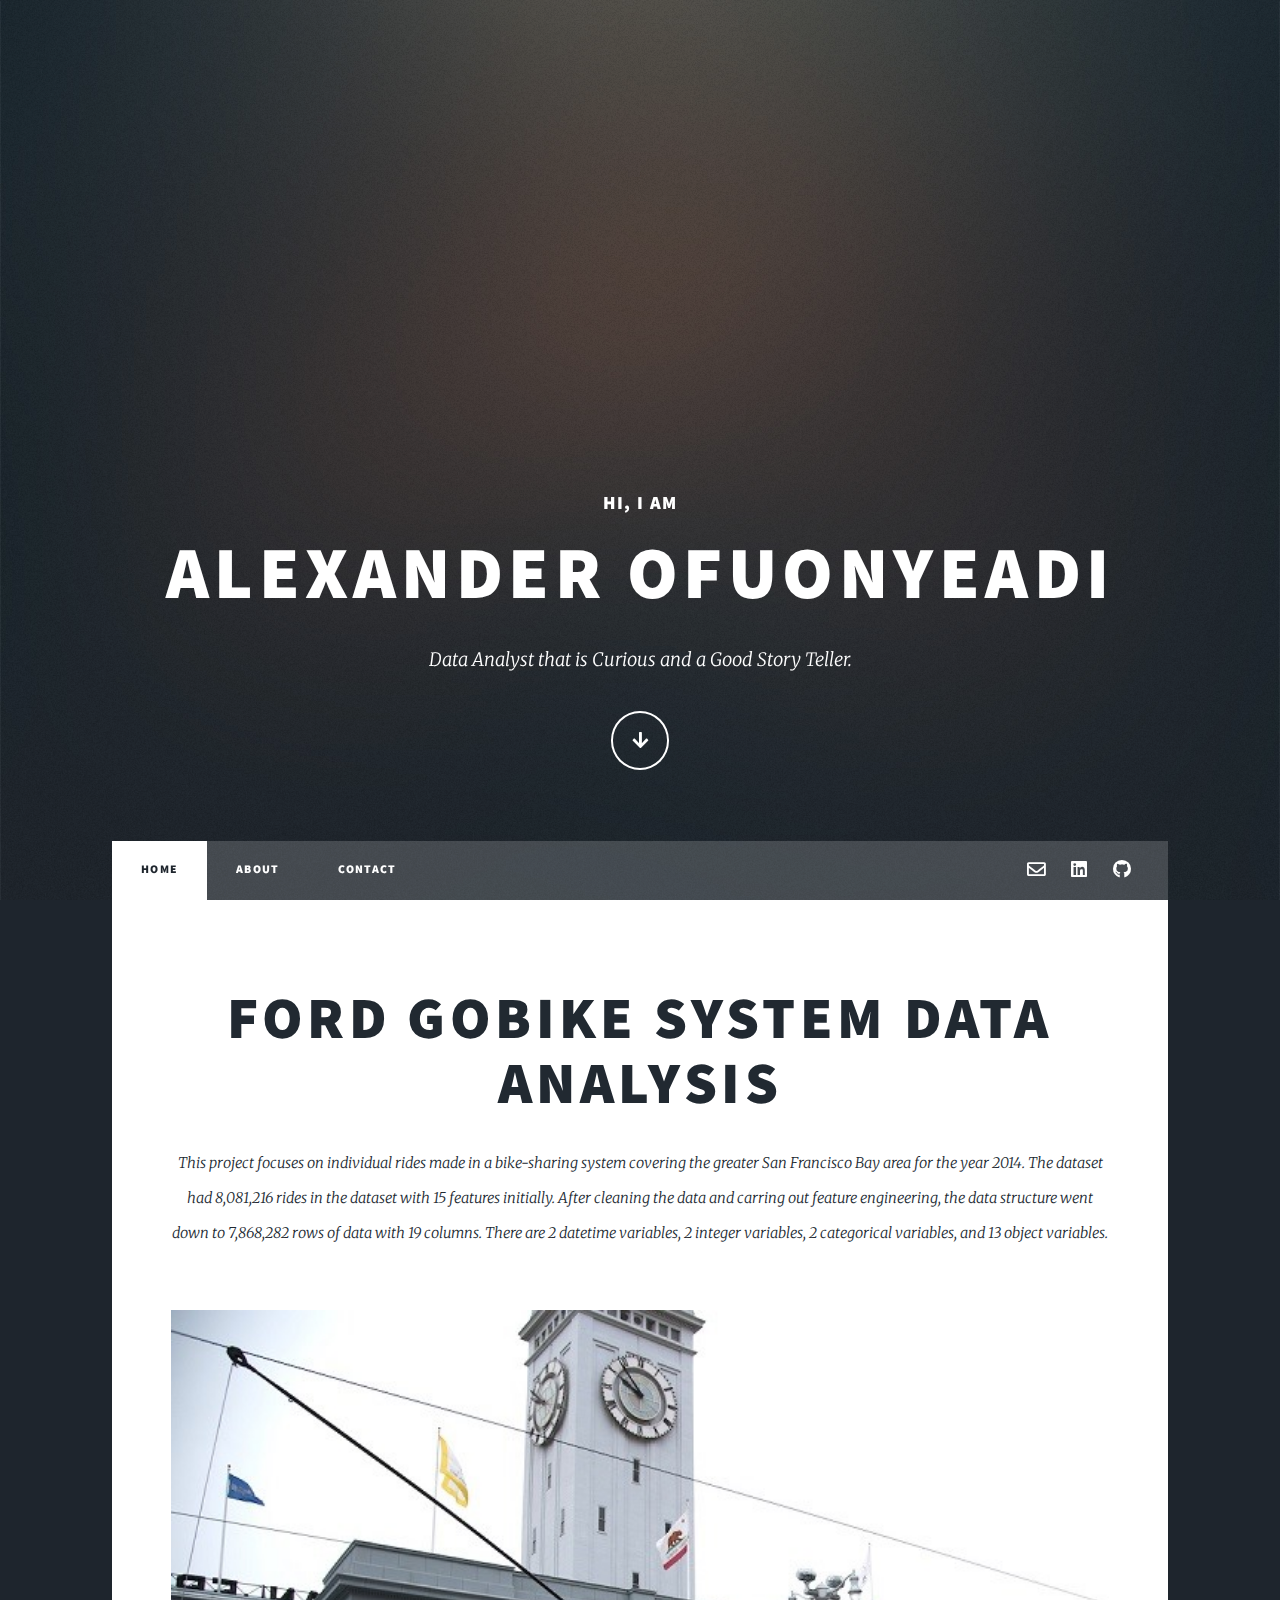
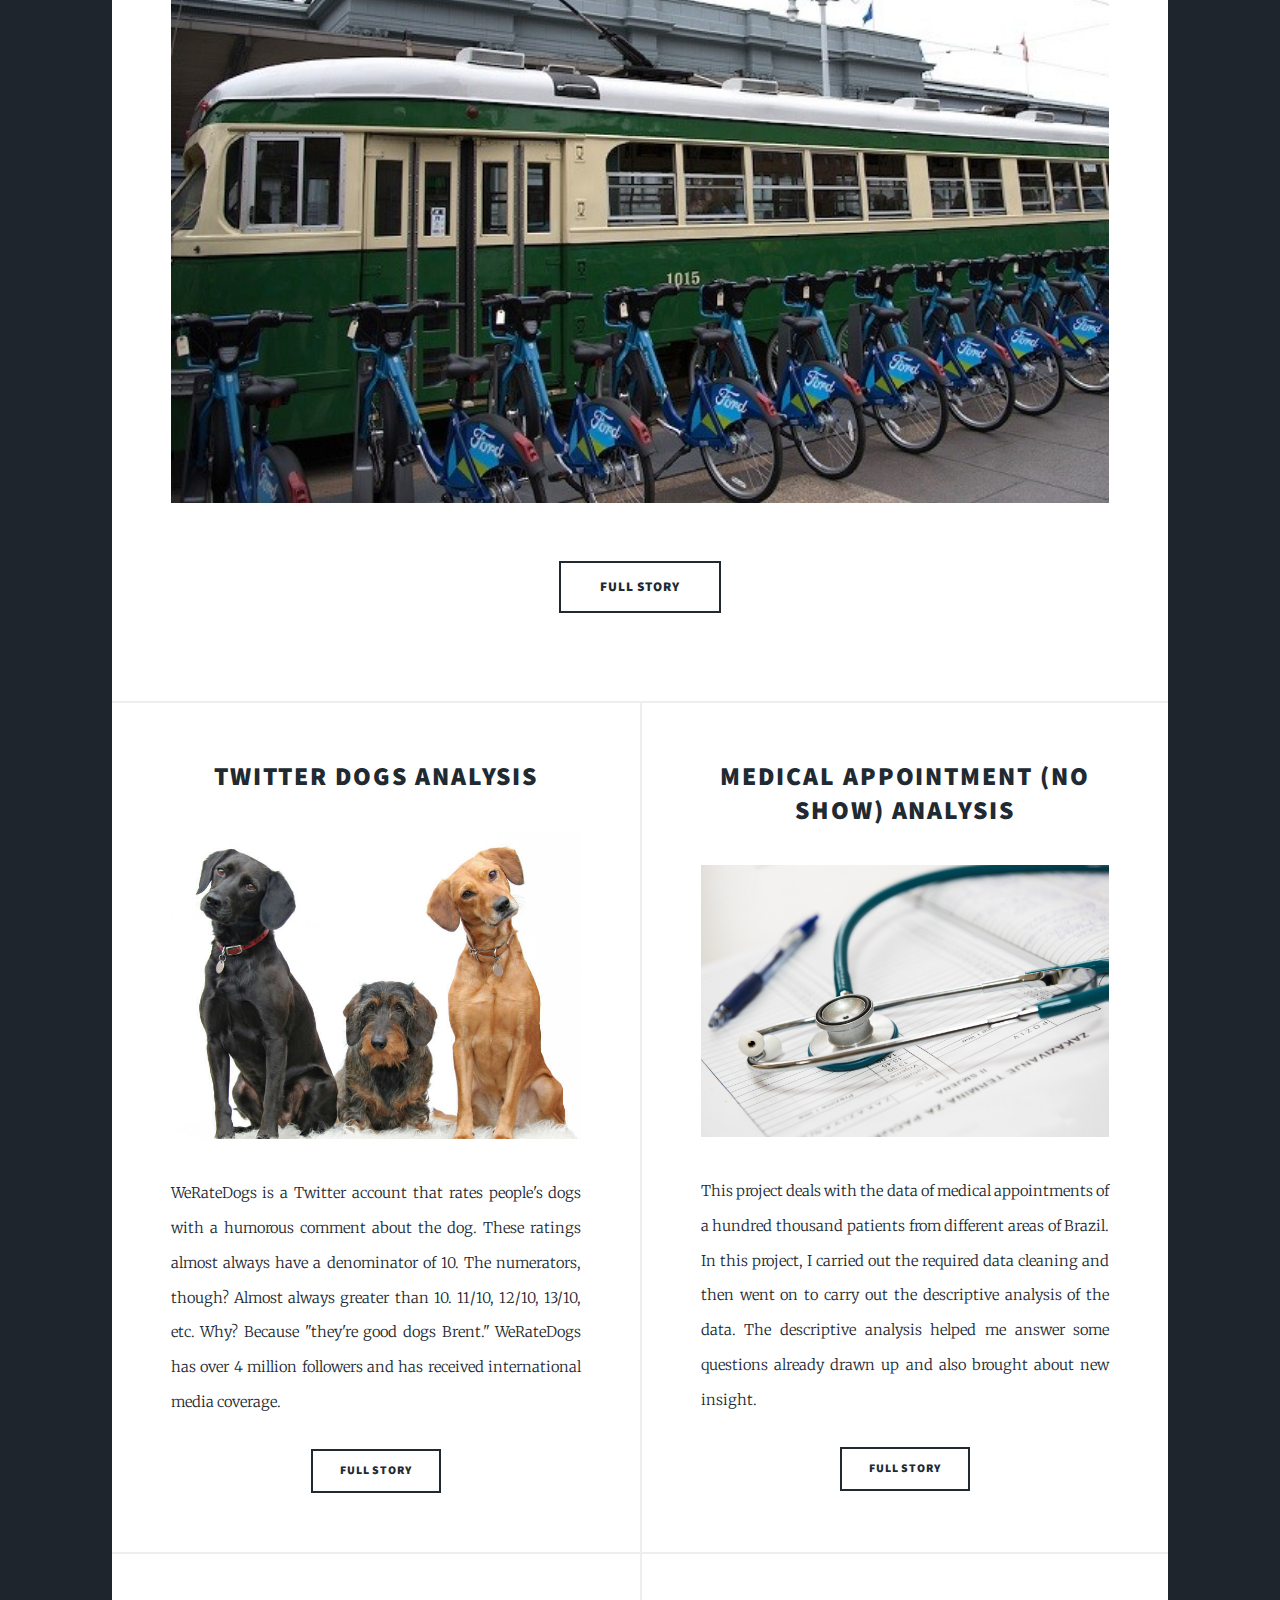
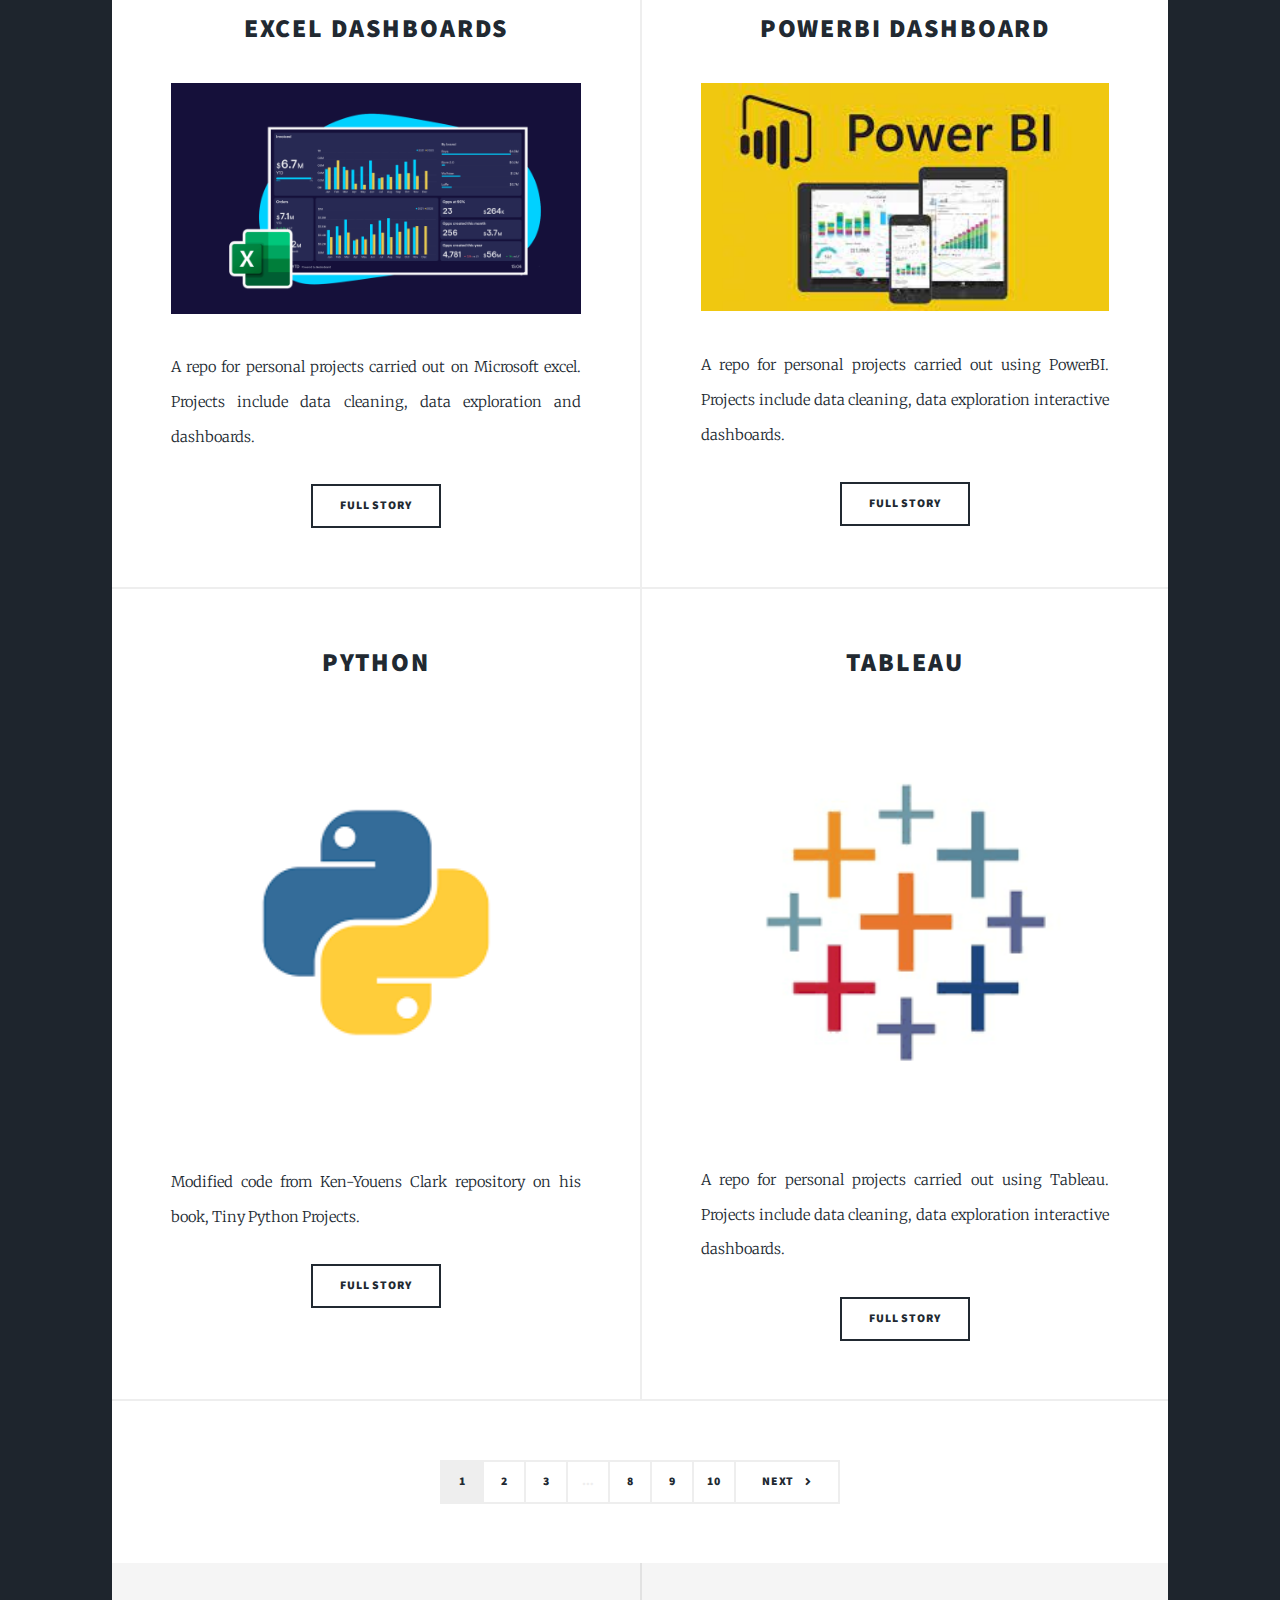
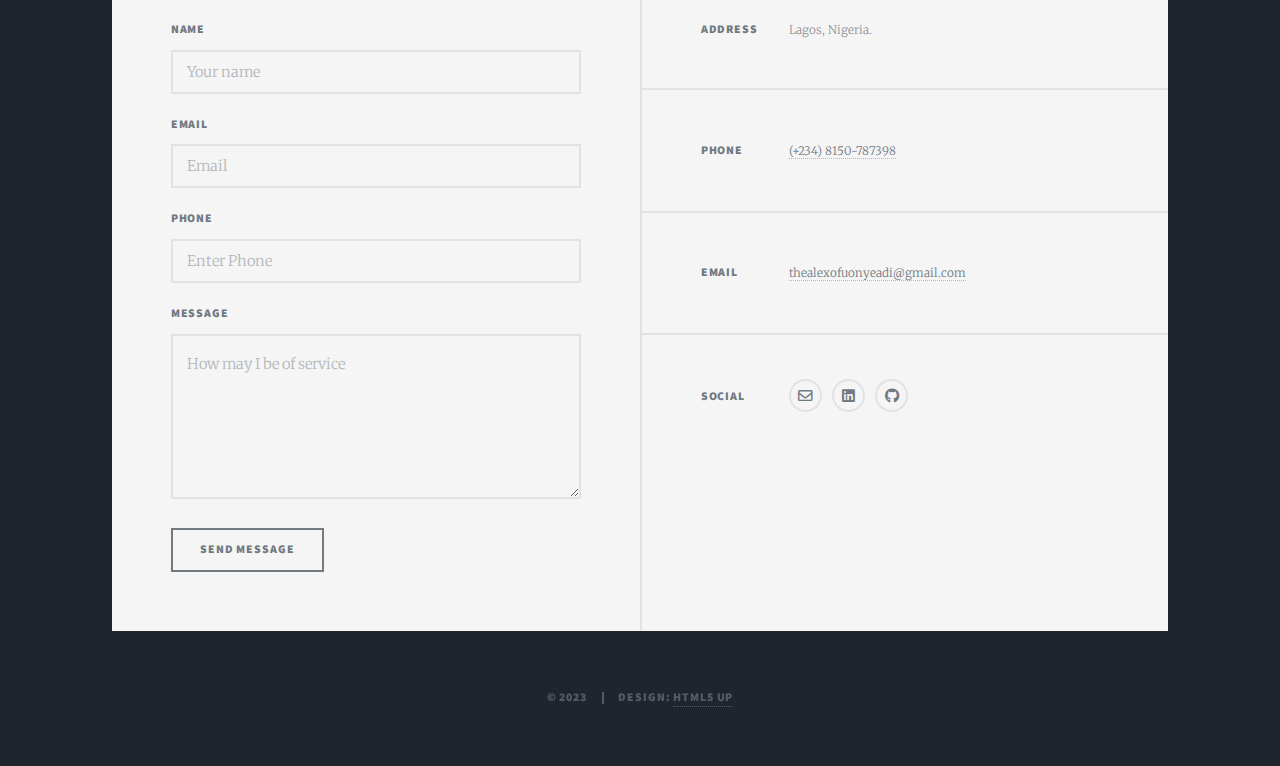
==== index.html @ 1215c5ce "First push" ====
<!DOCTYPE HTML>
<!--
	Massively by HTML5 UP
	html5up.net | @ajlkn
	Free for personal and commercial use under the CCA 3.0 license (html5up.net/license)
-->
<html>
	<head>
		<title>Massively by HTML5 UP</title>
		<meta charset="utf-8" />
		<meta name="viewport" content="width=device-width, initial-scale=1, user-scalable=no" />
		<link rel="stylesheet" href="assets/css/main.css" />
		<link rel="stylesheet" href="assets/css/fontawesome-all.min.css" />
		<noscript><link rel="stylesheet" href="assets/css/noscript.css" /></noscript>
		
	</head>
	<body class="is-preload">

		<!-- Wrapper -->
			<div id="wrapper" class="fade-in">

				<!-- Intro -->
					<div id="intro">
						<h3>Hi, I am</h3>
						<h1>Alexander Ofuonyeadi</h1>
						<p>Data Analyst that is Curious and a Good Story Teller.</p>
						<ul class="actions">
							<li><a href="#header" class="button icon solid solo fa-arrow-down scrolly">Continue</a></li>
						</ul>
					</div>

				<!-- Header -->
					<header id="header">
						<a href="mailto:thealexofuonyeadi@gmail.com" class="logo">MESSAGE ME</a>
					</header>

				<!-- Nav -->
					<nav id="nav">
						<ul class="links">
							<li class="active"><a href="index.html">Home</a></li>
							<li><a href="elements.html">About</a></li>
							<li><a href="generic.html">Contact</a></li>
						</ul>
						<ul class="icons">
							<li><a href="mailto:thealexofuonyeadi@gmail.com" class="icon fa-sharp fa-regular fa-envelope"><span class="label">Envelope</span></a></li>
							<li><a href="https://www.linkedin.com/in/alexanderofuonyeadi/" class="icon brands fa-linkedin"><span class="label">Linkedin</span></a></li>
							<li><a href="https://github.com/Alexelofu/" class="icon brands fa-github"><span class="label">GitHub</span></a></li>
						</ul>
					</nav>

				<!-- Main -->
					<div id="main">

						<!-- Featured Post -->
							<article class="post featured">
								<header class="major">
									<h2><a href="https://github.com/Alexelofu/Ford-GoBike-System-Data-Analysis">Ford GoBike System Data Analysis</a></h2>
									<p>This project focuses on individual rides made in a bike-sharing system covering the greater San Francisco Bay area for the year 2014. 
										The dataset had 8,081,216 rides in the dataset with 15 features initially. After cleaning the data and carring out feature engineering, the data structure went down to 7,868,282 rows of data with 19 columns.
										There are 2 datetime variables, 2 integer variables, 2 categorical variables, and 13 object variables.</p>
								</header>
								<a href="https://github.com/Alexelofu/Ford-GoBike-System-Data-Analysis" class="image main"><img src="images/FordGoBike.jpg" alt="" /></a>
								<ul class="actions special">
									<li><a href="https://github.com/Alexelofu/Ford-GoBike-System-Data-Analysis/blob/main/README.md" class="button large">Full Story</a></li>
								</ul>
							</article>

						<!-- Posts -->
							<section class="posts">
								<article>
									<header>
										
										<h2><a href="https://github.com/Alexelofu/TwitterDogsAnalysis">Twitter Dogs Analysis</a></h2>
									</header>
									<a href="https://github.com/Alexelofu/TwitterDogsAnalysis" class="image fit"><img src="images/dogs.jpg" alt="" /></a>
									<p>WeRateDogs is a Twitter account that rates people's dogs with a humorous comment about the dog. These ratings almost always have a denominator of 10. The numerators, though? 
										Almost always greater than 10. 11/10, 12/10, 13/10, etc. Why? Because "they're good dogs Brent."
										WeRateDogs has over 4 million followers and has received international media coverage.</p>
									<ul class="actions special">
										<li><a href="https://github.com/Alexelofu/TwitterDogsAnalysis" class="button">Full Story</a></li>
									</ul>
								</article>
								<article>
									<header>
										
										<h2><a href="https://github.com/Alexelofu/Medical-Appointment--No-show--Analysis">Medical Appointment (No show) Analysis</a></h2>
									</header>
									<a href="https://github.com/Alexelofu/Medical-Appointment--No-show--Analysis" class="image fit"><img src="images/medical.jpg" alt="" /></a>
									<p>This project deals with the data of medical appointments of a hundred thousand patients from different areas of Brazil. In this project, I carried out the required data cleaning and then went on to carry out the descriptive analysis of the data. The descriptive analysis helped me answer some questions already drawn up and also brought about new insight. </p>
									<ul class="actions special">
										<li><a href="https://github.com/Alexelofu/Medical-Appointment--No-show--Analysis" class="button">Full Story</a></li>
									</ul>
								</article>
								<article>
									<header>
										<h2><a href="https://github.com/Alexelofu/Excel_Projects">Excel Dashboards</h2>
									</header>
									<a href="https://github.com/Alexelofu/Excel_Projects" class="image fit"><img src="images/excel.png" alt="" /></a>
									<p>A repo for personal projects carried out on Microsoft excel. Projects include data cleaning, data exploration and dashboards.</p>
									<ul class="actions special">
										<li><a href="https://github.com/Alexelofu/Excel_Projects" class="button">Full Story</a></li>
									</ul>
								</article>
								<article>
									<header>
										<h2><a href="https://github.com/Alexelofu/PowerBI_Dashboards">powerbi Dashboard</h2>
									</header>
									<a href="https://github.com/Alexelofu/PowerBI_Dashboards" class="image fit"><img src="images/powerbi.jpg" alt="" /></a>
									<p>A repo for personal projects carried out using PowerBI. Projects include data cleaning, data exploration interactive dashboards.</p>
									<ul class="actions special">
										<li><a href="https://github.com/Alexelofu/PowerBI_Dashboards" class="button">Full Story</a></li>
									</ul>
								</article>
								<article>
									<header>
										<h2><a href="https://github.com/Alexelofu/TPP">Python</a></h2>
									</header>
									<a href="https://github.com/Alexelofu/TPP" class="image fit"><img src="images/python.png" alt="" /></a>
									<p>Modified code from Ken-Youens Clark repository on his book, Tiny Python Projects.</p>
									<ul class="actions special">
										<li><a href="https://github.com/Alexelofu/TPP" class="button">Full Story</a></li>
									</ul>
								</article>
								<article>
									<header>
										
										<h2><a href="https://github.com/Alexelofu/Tableau">TABLEAU</a></h2>
									</header>
									<a href="https://github.com/Alexelofu/Tableau" class="image fit"><img src="images/tableau.png" alt="" /></a>
									<p>A repo for personal projects carried out using Tableau. Projects include data cleaning, data exploration interactive dashboards.</p>
									<ul class="actions special">
										<li><a href="https://github.com/Alexelofu/Tableau" class="button">Full Story</a></li>
									</ul>
								</article>
							</section>

						<!-- Footer -->
							<footer>
								<div class="pagination">
									<!--<a href="#" class="previous">Prev</a>-->
									<a href="#" class="page active">1</a>
									<a href="#" class="page">2</a>
									<a href="#" class="page">3</a>
									<span class="extra">&hellip;</span>
									<a href="#" class="page">8</a>
									<a href="#" class="page">9</a>
									<a href="#" class="page">10</a>
									<a href="#" class="next">Next</a>
								</div>
							</footer>

					</div>

				<!-- Footer -->
					<footer id="footer">
						<section>
							<form class="contact_form" action="https://formsubmit.io/send/put your email here" method="POST">
								<div class="fields">
									<div class="field">
										<label for="name">Name</label>
										<input class="name" type="text" name="name" id="name" placeholder='Your name' required/>
									</div>
									<div class="field">
										<label for="email">Email</label>
										<input class="email" type="email" name="email" id="email" placeholder='Email' required/>
									</div>
									<div class="field">
										<label for="phone">Phone</label>
										<input class="phone" type="text" name="phone" id="name" placeholder='Enter Phone' required/>
									</div>
									<div class="field">
										<label for="message">Message</label>
										<textarea class="msg" name="message" id="message" rows="4" placeholder='How may I be of service'></textarea>
									</div>
								</div>
								<button class="submit" type="submit">Send Message</button>
							</form>
						</section>
						<section class="split contact">
							<section class="alt">
								<h3>Address</h3>
								<p class="call">Lagos, Nigeria.</p>
							</section>
							<section>
								<h3>Phone</h3>
								<p class="call"><a href="tel:+2348150787398">(+234) 8150-787398</a></p>
							</section>
							<section>
								<h3>Email</h3>
								<p class="call"><a href="mailto:thealexofuonyeadi@gmail.com">thealexofuonyeadi@gmail.com</a></p>
							</section>
							<section>
								<h3>Social</h3>
								<ul class="icons alt">
									<li><a href="mailto:thealexofuonyeadi@gmail.com" class="icon fa-sharp fa-regular fa-envelope"><span class="label">Envelope</span></a></li>
							<li><a href="https://www.linkedin.com/in/alexanderofuonyeadi/" class="icon brands fa-linkedin"><span class="label">Linkedin</span></a></li>
							<li><a href="https://github.com/Alexelofu/" class="icon brands fa-github"><span class="label">GitHub</span></a></li>
								</ul>
							</section>
						</section>
					</footer>

				<!-- Copyright -->
					<div id="copyright">
						<ul><li>&copy; 2023</li><li>Design: <a href="https://html5up.net">HTML5 UP</a></li></ul>
					</div>

			</div>

		<!-- Scripts -->
		
			<script src="https://smtpjs.com/v3/smtp.js"></script>
			<script src="assets/js/jquery.min.js"></script>
			<script src="assets/js/jquery.scrollex.min.js"></script>
			<script src="assets/js/jquery.scrolly.min.js"></script>
			<script src="assets/js/browser.min.js"></script>
			<script src="assets/js/breakpoints.min.js"></script>
			<script src="assets/js/util.js"></script>
			<script src="assets/js/main.js"></script>
			
			<script>
				const form = document.querySelector('.contact_form');
				function sendMsg(e){
					e.preventDefault();
					const form = document.querySelector('.contact_form'),
					name = document.querySelector('.name'),
					email = document.querySelector('.email'),
					phone = document.querySelector('.phone'),
					msg = document.querySelector('.msg');

					let ebody = `
					<b>Name: </b>${name.value}
					<br>
					<b>Phone Number: </b>${phone.value}
					<br>
					<b>Email: </b>${email.value}
					<br>
					<b>Message: </b>${msg.value}
					`


				
					Email.send({
						SecureToken : "9ad42a3c-fe1a-4edf-aa89-cea563a1d9fa",
						To : 'ofuonyeadialexander1997@gmail.com',
						From : 'ofuonyeadialexander1997@gmail.com',
						Subject : "Contact Enquiry",
						Phone: phone.value,
						Body : ebody
					}).then(
					message => alert(message)
					);
				};

				//add the event listener submit
				form.addEventListener('submit', sendMsg);

			</script>

	</body>
</html>
---- assets/css/main.css ----
@import url(fontawesome-all.min.css);
@import url("https://fonts.googleapis.com/css?family=Merriweather:300,700,300italic,700italic|Source+Sans+Pro:900");

/*
	Massively by HTML5 UP
	html5up.net | @ajlkn
	Free for personal and commercial use under the CCA 3.0 license (html5up.net/license)
*/

html, body, div, span, applet, object,
iframe, h1, h2, h3, h4, h5, h6, p, blockquote,
pre, a, abbr, acronym, address, big, cite,
code, del, dfn, em, img, ins, kbd, q, s, samp,
small, strike, strong, sub, sup, tt, var, b,
u, i, center, dl, dt, dd, ol, ul, li, fieldset,
form, label, legend, table, caption, tbody,
tfoot, thead, tr, th, td, article, aside,
canvas, details, embed, figure, figcaption,
footer, header, hgroup, menu, nav, output, ruby,
section, summary, time, mark, audio, video {
	margin: 0;
	padding: 0;
	border: 0;
	font-size: 100%;
	font: inherit;
	vertical-align: baseline;}

article, aside, details, figcaption, figure,
footer, header, hgroup, menu, nav, section {
	display: block;}

body {
	line-height: 1;
}

ol, ul {
	list-style: none;
}

blockquote, q {
	quotes: none;
}

	blockquote:before, blockquote:after, q:before, q:after {
		content: '';
		content: none;
	}

table {
	border-collapse: collapse;
	border-spacing: 0;
}

body {
	-webkit-text-size-adjust: none;
}

mark {
	background-color: transparent;
	color: inherit;
}

input::-moz-focus-inner {
	border: 0;
	padding: 0;
}

input, select, textarea {
	-moz-appearance: none;
	-webkit-appearance: none;
	-ms-appearance: none;
	appearance: none;
}

/* Basic */

	@-ms-viewport {
		width: device-width;
	}

	body {
		-ms-overflow-style: scrollbar;
	}

	@media screen and (max-width: 480px) {

		html, body {
			min-width: 320px;
		}

	}

	html {
		box-sizing: border-box;
	}

	*, *:before, *:after {
		box-sizing: inherit;
	}

	body {
		background-color: #1e252d;
	}

		body.is-preload *, body.is-preload *:before, body.is-preload *:after {
			-moz-animation: none !important;
			-webkit-animation: none !important;
			-ms-animation: none !important;
			animation: none !important;
			-moz-transition: none !important;
			-webkit-transition: none !important;
			-ms-transition: none !important;
			transition: none !important;
		}

/* Type */

	html {
		font-size: 16pt;
	}

		@media screen and (max-width: 1680px) {

			html {
				font-size: 12pt;
			}

		}

		@media screen and (max-width: 1280px) {

			html {
				font-size: 11pt;
			}

		}

		@media screen and (max-width: 360px) {

			html {
				font-size: 10pt;
			}

		}

	body {
		color: #212931;
	}

	body, input, select, textarea {
		font-family: "Merriweather", Georgia, serif;
		font-weight: 300;
		font-size: 1rem;
		line-height: 2.375;
	}

	a {
		-moz-transition: color 0.2s ease-in-out, background-color 0.2s ease-in-out, border-color 0.2s ease-in-out, box-shadow 0.2s ease-in-out;
		-webkit-transition: color 0.2s ease-in-out, background-color 0.2s ease-in-out, border-color 0.2s ease-in-out, box-shadow 0.2s ease-in-out;
		-ms-transition: color 0.2s ease-in-out, background-color 0.2s ease-in-out, border-color 0.2s ease-in-out, box-shadow 0.2s ease-in-out;
		transition: color 0.2s ease-in-out, background-color 0.2s ease-in-out, border-color 0.2s ease-in-out, box-shadow 0.2s ease-in-out;
		border-bottom: dotted 1px;
		text-decoration: none;
	}

		a:hover {
			border-bottom-color: transparent;
		}

	strong, b {
		font-weight: 600;
	}

	em, i {
		font-style: italic;
	}

	p {
		text-align: justify;
		margin: 0 0 2rem 0;
	}

	h1, h2, h3, h4, h5, h6 {
		font-family: "Source Sans Pro", Helvetica, sans-serif;
		font-weight: 900;
		line-height: 1.5;
		letter-spacing: 0.075em;
		text-transform: uppercase;
		margin: 0 0 1rem 0;
	}

		h1 a, h2 a, h3 a, h4 a, h5 a, h6 a {
			border-bottom: 0;
			color: inherit;
			text-decoration: none;
		}

	h1 {
		font-size: 4rem;
		line-height: 1.1;
		margin: 0 0 2rem 0;
	}

	h2 {
		font-size: 1.75rem;
		line-height: 1.3;
		margin: 0 0 1.5rem 0;
	}

	h3 {
		font-size: 1.25rem;
		margin: 0 0 1.5rem 0;
	}

	h4 {
		font-size: 1rem;
	}

	h5 {
		font-size: 0.9rem;
	}

	h6 {
		font-size: 0.8rem;
	}

	sub {
		font-size: 0.8rem;
		position: relative;
		top: 0.5rem;
	}

	sup {
		font-size: 0.8rem;
		position: relative;
		top: -0.5rem;
	}

	blockquote {
		border-left: solid 4px;
		font-style: italic;
		margin: 0 0 2rem 0;
		padding: 0.5rem 0 0.5rem 2rem;
	}

	code {
		border: solid 2px;
		font-family: "Courier New", monospace;
		font-size: 0.9rem;
		margin: 0 0.25rem;
		padding: 0.25rem 0.65rem;
	}

	pre {
		-webkit-overflow-scrolling: touch;
		font-family: "Courier New", monospace;
		font-size: 0.9rem;
		margin: 0 0 2rem 0;
	}

		pre code {
			display: block;
			line-height: 1.75;
			padding: 1rem 1.5rem;
			overflow-x: auto;
		}

	hr {
		border: 0;
		border-bottom: solid 2px;
		margin: 3rem 0;
	}

		hr.major {
			margin: 5rem 0;
		}

	.align-left {
		text-align: left;
	}

	.align-center {
		text-align: center;
	}

	.align-right {
		text-align: right;
	}

	input, select, textarea {
		color: #212931;
	}

	a {
		color: #212931;
		border-bottom-color: rgba(33, 41, 49, 0.5);
	}

		a:hover {
			border-bottom-color: transparent;
			color: #18bfef !important;
		}

	strong, b {
		color: #212931;
	}

	h1, h2, h3, h4, h5, h6 {
		color: #212931;
	}

	blockquote {
		border-left-color: #eeeeee;
	}

	code {
		background: rgba(220, 220, 220, 0.25);
		border-color: #eeeeee;
	}

	hr {
		border-bottom-color: #eeeeee;
	}

/* Row */

	.row {
		display: flex;
		flex-wrap: wrap;
		box-sizing: border-box;
		align-items: stretch;
	}

		.row > * {
			box-sizing: border-box;
		}

		.row.gtr-uniform > * > :last-child {
			margin-bottom: 0;
		}

		.row.aln-left {
			justify-content: flex-start;
		}

		.row.aln-center {
			justify-content: center;
		}

		.row.aln-right {
			justify-content: flex-end;
		}

		.row.aln-top {
			align-items: flex-start;
		}

		.row.aln-middle {
			align-items: center;
		}

		.row.aln-bottom {
			align-items: flex-end;
		}

		.row > .imp {
			order: -1;
		}

		.row > .col-1 {
			width: 8.33333%;
		}

		.row > .off-1 {
			margin-left: 8.33333%;
		}

		.row > .col-2 {
			width: 16.66667%;
		}

		.row > .off-2 {
			margin-left: 16.66667%;
		}

		.row > .col-3 {
			width: 25%;
		}

		.row > .off-3 {
			margin-left: 25%;
		}

		.row > .col-4 {
			width: 33.33333%;
		}

		.row > .off-4 {
			margin-left: 33.33333%;
		}

		.row > .col-5 {
			width: 41.66667%;
		}

		.row > .off-5 {
			margin-left: 41.66667%;
		}

		.row > .col-6 {
			width: 50%;
		}

		.row > .off-6 {
			margin-left: 50%;
		}

		.row > .col-7 {
			width: 58.33333%;
		}

		.row > .off-7 {
			margin-left: 58.33333%;
		}

		.row > .col-8 {
			width: 66.66667%;
		}

		.row > .off-8 {
			margin-left: 66.66667%;
		}

		.row > .col-9 {
			width: 75%;
		}

		.row > .off-9 {
			margin-left: 75%;
		}

		.row > .col-10 {
			width: 83.33333%;
		}

		.row > .off-10 {
			margin-left: 83.33333%;
		}

		.row > .col-11 {
			width: 91.66667%;
		}

		.row > .off-11 {
			margin-left: 91.66667%;
		}

		.row > .col-12 {
			width: 100%;
		}

		.row > .off-12 {
			margin-left: 100%;
		}

		.row.gtr-0 {
			margin-top: 0;
			margin-left: 0rem;
		}

			.row.gtr-0 > * {
				padding: 0 0 0 0rem;
			}

			.row.gtr-0.gtr-uniform {
				margin-top: 0rem;
			}

				.row.gtr-0.gtr-uniform > * {
					padding-top: 0rem;
				}

		.row.gtr-25 {
			margin-top: 0;
			margin-left: -0.375rem;
		}

			.row.gtr-25 > * {
				padding: 0 0 0 0.375rem;
			}

			.row.gtr-25.gtr-uniform {
				margin-top: -0.375rem;
			}

				.row.gtr-25.gtr-uniform > * {
					padding-top: 0.375rem;
				}

		.row.gtr-50 {
			margin-top: 0;
			margin-left: -0.75rem;
		}

			.row.gtr-50 > * {
				padding: 0 0 0 0.75rem;
			}

			.row.gtr-50.gtr-uniform {
				margin-top: -0.75rem;
			}

				.row.gtr-50.gtr-uniform > * {
					padding-top: 0.75rem;
				}

		.row {
			margin-top: 0;
			margin-left: -1.5rem;
		}

			.row > * {
				padding: 0 0 0 1.5rem;
			}

			.row.gtr-uniform {
				margin-top: -1.5rem;
			}

				.row.gtr-uniform > * {
					padding-top: 1.5rem;
				}

		.row.gtr-150 {
			margin-top: 0;
			margin-left: -2.25rem;
		}

			.row.gtr-150 > * {
				padding: 0 0 0 2.25rem;
			}

			.row.gtr-150.gtr-uniform {
				margin-top: -2.25rem;
			}

				.row.gtr-150.gtr-uniform > * {
					padding-top: 2.25rem;
				}

		.row.gtr-200 {
			margin-top: 0;
			margin-left: -3rem;
		}

			.row.gtr-200 > * {
				padding: 0 0 0 3rem;
			}

			.row.gtr-200.gtr-uniform {
				margin-top: -3rem;
			}

				.row.gtr-200.gtr-uniform > * {
					padding-top: 3rem;
				}

		@media screen and (max-width: 1680px) {

			.row {
				display: flex;
				flex-wrap: wrap;
				box-sizing: border-box;
				align-items: stretch;
			}

				.row > * {
					box-sizing: border-box;
				}

				.row.gtr-uniform > * > :last-child {
					margin-bottom: 0;
				}

				.row.aln-left {
					justify-content: flex-start;
				}

				.row.aln-center {
					justify-content: center;
				}

				.row.aln-right {
					justify-content: flex-end;
				}

				.row.aln-top {
					align-items: flex-start;
				}

				.row.aln-middle {
					align-items: center;
				}

				.row.aln-bottom {
					align-items: flex-end;
				}

				.row > .imp-xlarge {
					order: -1;
				}

				.row > .col-1-xlarge {
					width: 8.33333%;
				}

				.row > .off-1-xlarge {
					margin-left: 8.33333%;
				}

				.row > .col-2-xlarge {
					width: 16.66667%;
				}

				.row > .off-2-xlarge {
					margin-left: 16.66667%;
				}

				.row > .col-3-xlarge {
					width: 25%;
				}

				.row > .off-3-xlarge {
					margin-left: 25%;
				}

				.row > .col-4-xlarge {
					width: 33.33333%;
				}

				.row > .off-4-xlarge {
					margin-left: 33.33333%;
				}

				.row > .col-5-xlarge {
					width: 41.66667%;
				}

				.row > .off-5-xlarge {
					margin-left: 41.66667%;
				}

				.row > .col-6-xlarge {
					width: 50%;
				}

				.row > .off-6-xlarge {
					margin-left: 50%;
				}

				.row > .col-7-xlarge {
					width: 58.33333%;
				}

				.row > .off-7-xlarge {
					margin-left: 58.33333%;
				}

				.row > .col-8-xlarge {
					width: 66.66667%;
				}

				.row > .off-8-xlarge {
					margin-left: 66.66667%;
				}

				.row > .col-9-xlarge {
					width: 75%;
				}

				.row > .off-9-xlarge {
					margin-left: 75%;
				}

				.row > .col-10-xlarge {
					width: 83.33333%;
				}

				.row > .off-10-xlarge {
					margin-left: 83.33333%;
				}

				.row > .col-11-xlarge {
					width: 91.66667%;
				}

				.row > .off-11-xlarge {
					margin-left: 91.66667%;
				}

				.row > .col-12-xlarge {
					width: 100%;
				}

				.row > .off-12-xlarge {
					margin-left: 100%;
				}

				.row.gtr-0 {
					margin-top: 0;
					margin-left: 0rem;
				}

					.row.gtr-0 > * {
						padding: 0 0 0 0rem;
					}

					.row.gtr-0.gtr-uniform {
						margin-top: 0rem;
					}

						.row.gtr-0.gtr-uniform > * {
							padding-top: 0rem;
						}

				.row.gtr-25 {
					margin-top: 0;
					margin-left: -0.375rem;
				}

					.row.gtr-25 > * {
						padding: 0 0 0 0.375rem;
					}

					.row.gtr-25.gtr-uniform {
						margin-top: -0.375rem;
					}

						.row.gtr-25.gtr-uniform > * {
							padding-top: 0.375rem;
						}

				.row.gtr-50 {
					margin-top: 0;
					margin-left: -0.75rem;
				}

					.row.gtr-50 > * {
						padding: 0 0 0 0.75rem;
					}

					.row.gtr-50.gtr-uniform {
						margin-top: -0.75rem;
					}

						.row.gtr-50.gtr-uniform > * {
							padding-top: 0.75rem;
						}

				.row {
					margin-top: 0;
					margin-left: -1.5rem;
				}

					.row > * {
						padding: 0 0 0 1.5rem;
					}

					.row.gtr-uniform {
						margin-top: -1.5rem;
					}

						.row.gtr-uniform > * {
							padding-top: 1.5rem;
						}

				.row.gtr-150 {
					margin-top: 0;
					margin-left: -2.25rem;
				}

					.row.gtr-150 > * {
						padding: 0 0 0 2.25rem;
					}

					.row.gtr-150.gtr-uniform {
						margin-top: -2.25rem;
					}

						.row.gtr-150.gtr-uniform > * {
							padding-top: 2.25rem;
						}

				.row.gtr-200 {
					margin-top: 0;
					margin-left: -3rem;
				}

					.row.gtr-200 > * {
						padding: 0 0 0 3rem;
					}

					.row.gtr-200.gtr-uniform {
						margin-top: -3rem;
					}

						.row.gtr-200.gtr-uniform > * {
							padding-top: 3rem;
						}

		}

		@media screen and (max-width: 1280px) {

			.row {
				display: flex;
				flex-wrap: wrap;
				box-sizing: border-box;
				align-items: stretch;
			}

				.row > * {
					box-sizing: border-box;
				}

				.row.gtr-uniform > * > :last-child {
					margin-bottom: 0;
				}

				.row.aln-left {
					justify-content: flex-start;
				}

				.row.aln-center {
					justify-content: center;
				}

				.row.aln-right {
					justify-content: flex-end;
				}

				.row.aln-top {
					align-items: flex-start;
				}

				.row.aln-middle {
					align-items: center;
				}

				.row.aln-bottom {
					align-items: flex-end;
				}

				.row > .imp-large {
					order: -1;
				}

				.row > .col-1-large {
					width: 8.33333%;
				}

				.row > .off-1-large {
					margin-left: 8.33333%;
				}

				.row > .col-2-large {
					width: 16.66667%;
				}

				.row > .off-2-large {
					margin-left: 16.66667%;
				}

				.row > .col-3-large {
					width: 25%;
				}

				.row > .off-3-large {
					margin-left: 25%;
				}

				.row > .col-4-large {
					width: 33.33333%;
				}

				.row > .off-4-large {
					margin-left: 33.33333%;
				}

				.row > .col-5-large {
					width: 41.66667%;
				}

				.row > .off-5-large {
					margin-left: 41.66667%;
				}

				.row > .col-6-large {
					width: 50%;
				}

				.row > .off-6-large {
					margin-left: 50%;
				}

				.row > .col-7-large {
					width: 58.33333%;
				}

				.row > .off-7-large {
					margin-left: 58.33333%;
				}

				.row > .col-8-large {
					width: 66.66667%;
				}

				.row > .off-8-large {
					margin-left: 66.66667%;
				}

				.row > .col-9-large {
					width: 75%;
				}

				.row > .off-9-large {
					margin-left: 75%;
				}

				.row > .col-10-large {
					width: 83.33333%;
				}

				.row > .off-10-large {
					margin-left: 83.33333%;
				}

				.row > .col-11-large {
					width: 91.66667%;
				}

				.row > .off-11-large {
					margin-left: 91.66667%;
				}

				.row > .col-12-large {
					width: 100%;
				}

				.row > .off-12-large {
					margin-left: 100%;
				}

				.row.gtr-0 {
					margin-top: 0;
					margin-left: 0rem;
				}

					.row.gtr-0 > * {
						padding: 0 0 0 0rem;
					}

					.row.gtr-0.gtr-uniform {
						margin-top: 0rem;
					}

						.row.gtr-0.gtr-uniform > * {
							padding-top: 0rem;
						}

				.row.gtr-25 {
					margin-top: 0;
					margin-left: -0.375rem;
				}

					.row.gtr-25 > * {
						padding: 0 0 0 0.375rem;
					}

					.row.gtr-25.gtr-uniform {
						margin-top: -0.375rem;
					}

						.row.gtr-25.gtr-uniform > * {
							padding-top: 0.375rem;
						}

				.row.gtr-50 {
					margin-top: 0;
					margin-left: -0.75rem;
				}

					.row.gtr-50 > * {
						padding: 0 0 0 0.75rem;
					}

					.row.gtr-50.gtr-uniform {
						margin-top: -0.75rem;
					}

						.row.gtr-50.gtr-uniform > * {
							padding-top: 0.75rem;
						}

				.row {
					margin-top: 0;
					margin-left: -1.5rem;
				}

					.row > * {
						padding: 0 0 0 1.5rem;
					}

					.row.gtr-uniform {
						margin-top: -1.5rem;
					}

						.row.gtr-uniform > * {
							padding-top: 1.5rem;
						}

				.row.gtr-150 {
					margin-top: 0;
					margin-left: -2.25rem;
				}

					.row.gtr-150 > * {
						padding: 0 0 0 2.25rem;
					}

					.row.gtr-150.gtr-uniform {
						margin-top: -2.25rem;
					}

						.row.gtr-150.gtr-uniform > * {
							padding-top: 2.25rem;
						}

				.row.gtr-200 {
					margin-top: 0;
					margin-left: -3rem;
				}

					.row.gtr-200 > * {
						padding: 0 0 0 3rem;
					}

					.row.gtr-200.gtr-uniform {
						margin-top: -3rem;
					}

						.row.gtr-200.gtr-uniform > * {
							padding-top: 3rem;
						}

		}

		@media screen and (max-width: 980px) {

			.row {
				display: flex;
				flex-wrap: wrap;
				box-sizing: border-box;
				align-items: stretch;
			}

				.row > * {
					box-sizing: border-box;
				}

				.row.gtr-uniform > * > :last-child {
					margin-bottom: 0;
				}

				.row.aln-left {
					justify-content: flex-start;
				}

				.row.aln-center {
					justify-content: center;
				}

				.row.aln-right {
					justify-content: flex-end;
				}

				.row.aln-top {
					align-items: flex-start;
				}

				.row.aln-middle {
					align-items: center;
				}

				.row.aln-bottom {
					align-items: flex-end;
				}

				.row > .imp-medium {
					order: -1;
				}

				.row > .col-1-medium {
					width: 8.33333%;
				}

				.row > .off-1-medium {
					margin-left: 8.33333%;
				}

				.row > .col-2-medium {
					width: 16.66667%;
				}

				.row > .off-2-medium {
					margin-left: 16.66667%;
				}

				.row > .col-3-medium {
					width: 25%;
				}

				.row > .off-3-medium {
					margin-left: 25%;
				}

				.row > .col-4-medium {
					width: 33.33333%;
				}

				.row > .off-4-medium {
					margin-left: 33.33333%;
				}

				.row > .col-5-medium {
					width: 41.66667%;
				}

				.row > .off-5-medium {
					margin-left: 41.66667%;
				}

				.row > .col-6-medium {
					width: 50%;
				}

				.row > .off-6-medium {
					margin-left: 50%;
				}

				.row > .col-7-medium {
					width: 58.33333%;
				}

				.row > .off-7-medium {
					margin-left: 58.33333%;
				}

				.row > .col-8-medium {
					width: 66.66667%;
				}

				.row > .off-8-medium {
					margin-left: 66.66667%;
				}

				.row > .col-9-medium {
					width: 75%;
				}

				.row > .off-9-medium {
					margin-left: 75%;
				}

				.row > .col-10-medium {
					width: 83.33333%;
				}

				.row > .off-10-medium {
					margin-left: 83.33333%;
				}

				.row > .col-11-medium {
					width: 91.66667%;
				}

				.row > .off-11-medium {
					margin-left: 91.66667%;
				}

				.row > .col-12-medium {
					width: 100%;
				}

				.row > .off-12-medium {
					margin-left: 100%;
				}

				.row.gtr-0 {
					margin-top: 0;
					margin-left: 0rem;
				}

					.row.gtr-0 > * {
						padding: 0 0 0 0rem;
					}

					.row.gtr-0.gtr-uniform {
						margin-top: 0rem;
					}

						.row.gtr-0.gtr-uniform > * {
							padding-top: 0rem;
						}

				.row.gtr-25 {
					margin-top: 0;
					margin-left: -0.375rem;
				}

					.row.gtr-25 > * {
						padding: 0 0 0 0.375rem;
					}

					.row.gtr-25.gtr-uniform {
						margin-top: -0.375rem;
					}

						.row.gtr-25.gtr-uniform > * {
							padding-top: 0.375rem;
						}

				.row.gtr-50 {
					margin-top: 0;
					margin-left: -0.75rem;
				}

					.row.gtr-50 > * {
						padding: 0 0 0 0.75rem;
					}

					.row.gtr-50.gtr-uniform {
						margin-top: -0.75rem;
					}

						.row.gtr-50.gtr-uniform > * {
							padding-top: 0.75rem;
						}

				.row {
					margin-top: 0;
					margin-left: -1.5rem;
				}

					.row > * {
						padding: 0 0 0 1.5rem;
					}

					.row.gtr-uniform {
						margin-top: -1.5rem;
					}

						.row.gtr-uniform > * {
							padding-top: 1.5rem;
						}

				.row.gtr-150 {
					margin-top: 0;
					margin-left: -2.25rem;
				}

					.row.gtr-150 > * {
						padding: 0 0 0 2.25rem;
					}

					.row.gtr-150.gtr-uniform {
						margin-top: -2.25rem;
					}

						.row.gtr-150.gtr-uniform > * {
							padding-top: 2.25rem;
						}

				.row.gtr-200 {
					margin-top: 0;
					margin-left: -3rem;
				}

					.row.gtr-200 > * {
						padding: 0 0 0 3rem;
					}

					.row.gtr-200.gtr-uniform {
						margin-top: -3rem;
					}

						.row.gtr-200.gtr-uniform > * {
							padding-top: 3rem;
						}

		}

		@media screen and (max-width: 736px) {

			.row {
				display: flex;
				flex-wrap: wrap;
				box-sizing: border-box;
				align-items: stretch;
			}

				.row > * {
					box-sizing: border-box;
				}

				.row.gtr-uniform > * > :last-child {
					margin-bottom: 0;
				}

				.row.aln-left {
					justify-content: flex-start;
				}

				.row.aln-center {
					justify-content: center;
				}

				.row.aln-right {
					justify-content: flex-end;
				}

				.row.aln-top {
					align-items: flex-start;
				}

				.row.aln-middle {
					align-items: center;
				}

				.row.aln-bottom {
					align-items: flex-end;
				}

				.row > .imp-small {
					order: -1;
				}

				.row > .col-1-small {
					width: 8.33333%;
				}

				.row > .off-1-small {
					margin-left: 8.33333%;
				}

				.row > .col-2-small {
					width: 16.66667%;
				}

				.row > .off-2-small {
					margin-left: 16.66667%;
				}

				.row > .col-3-small {
					width: 25%;
				}

				.row > .off-3-small {
					margin-left: 25%;
				}

				.row > .col-4-small {
					width: 33.33333%;
				}

				.row > .off-4-small {
					margin-left: 33.33333%;
				}

				.row > .col-5-small {
					width: 41.66667%;
				}

				.row > .off-5-small {
					margin-left: 41.66667%;
				}

				.row > .col-6-small {
					width: 50%;
				}

				.row > .off-6-small {
					margin-left: 50%;
				}

				.row > .col-7-small {
					width: 58.33333%;
				}

				.row > .off-7-small {
					margin-left: 58.33333%;
				}

				.row > .col-8-small {
					width: 66.66667%;
				}

				.row > .off-8-small {
					margin-left: 66.66667%;
				}

				.row > .col-9-small {
					width: 75%;
				}

				.row > .off-9-small {
					margin-left: 75%;
				}

				.row > .col-10-small {
					width: 83.33333%;
				}

				.row > .off-10-small {
					margin-left: 83.33333%;
				}

				.row > .col-11-small {
					width: 91.66667%;
				}

				.row > .off-11-small {
					margin-left: 91.66667%;
				}

				.row > .col-12-small {
					width: 100%;
				}

				.row > .off-12-small {
					margin-left: 100%;
				}

				.row.gtr-0 {
					margin-top: 0;
					margin-left: 0rem;
				}

					.row.gtr-0 > * {
						padding: 0 0 0 0rem;
					}

					.row.gtr-0.gtr-uniform {
						margin-top: 0rem;
					}

						.row.gtr-0.gtr-uniform > * {
							padding-top: 0rem;
						}

				.row.gtr-25 {
					margin-top: 0;
					margin-left: -0.375rem;
				}

					.row.gtr-25 > * {
						padding: 0 0 0 0.375rem;
					}

					.row.gtr-25.gtr-uniform {
						margin-top: -0.375rem;
					}

						.row.gtr-25.gtr-uniform > * {
							padding-top: 0.375rem;
						}

				.row.gtr-50 {
					margin-top: 0;
					margin-left: -0.75rem;
				}

					.row.gtr-50 > * {
						padding: 0 0 0 0.75rem;
					}

					.row.gtr-50.gtr-uniform {
						margin-top: -0.75rem;
					}

						.row.gtr-50.gtr-uniform > * {
							padding-top: 0.75rem;
						}

				.row {
					margin-top: 0;
					margin-left: -1.5rem;
				}

					.row > * {
						padding: 0 0 0 1.5rem;
					}

					.row.gtr-uniform {
						margin-top: -1.5rem;
					}

						.row.gtr-uniform > * {
							padding-top: 1.5rem;
						}

				.row.gtr-150 {
					margin-top: 0;
					margin-left: -2.25rem;
				}

					.row.gtr-150 > * {
						padding: 0 0 0 2.25rem;
					}

					.row.gtr-150.gtr-uniform {
						margin-top: -2.25rem;
					}

						.row.gtr-150.gtr-uniform > * {
							padding-top: 2.25rem;
						}

				.row.gtr-200 {
					margin-top: 0;
					margin-left: -3rem;
				}

					.row.gtr-200 > * {
						padding: 0 0 0 3rem;
					}

					.row.gtr-200.gtr-uniform {
						margin-top: -3rem;
					}

						.row.gtr-200.gtr-uniform > * {
							padding-top: 3rem;
						}

		}

		@media screen and (max-width: 480px) {

			.row {
				display: flex;
				flex-wrap: wrap;
				box-sizing: border-box;
				align-items: stretch;
			}

				.row > * {
					box-sizing: border-box;
				}

				.row.gtr-uniform > * > :last-child {
					margin-bottom: 0;
				}

				.row.aln-left {
					justify-content: flex-start;
				}

				.row.aln-center {
					justify-content: center;
				}

				.row.aln-right {
					justify-content: flex-end;
				}

				.row.aln-top {
					align-items: flex-start;
				}

				.row.aln-middle {
					align-items: center;
				}

				.row.aln-bottom {
					align-items: flex-end;
				}

				.row > .imp-xsmall {
					order: -1;
				}

				.row > .col-1-xsmall {
					width: 8.33333%;
				}

				.row > .off-1-xsmall {
					margin-left: 8.33333%;
				}

				.row > .col-2-xsmall {
					width: 16.66667%;
				}

				.row > .off-2-xsmall {
					margin-left: 16.66667%;
				}

				.row > .col-3-xsmall {
					width: 25%;
				}

				.row > .off-3-xsmall {
					margin-left: 25%;
				}

				.row > .col-4-xsmall {
					width: 33.33333%;
				}

				.row > .off-4-xsmall {
					margin-left: 33.33333%;
				}

				.row > .col-5-xsmall {
					width: 41.66667%;
				}

				.row > .off-5-xsmall {
					margin-left: 41.66667%;
				}

				.row > .col-6-xsmall {
					width: 50%;
				}

				.row > .off-6-xsmall {
					margin-left: 50%;
				}

				.row > .col-7-xsmall {
					width: 58.33333%;
				}

				.row > .off-7-xsmall {
					margin-left: 58.33333%;
				}

				.row > .col-8-xsmall {
					width: 66.66667%;
				}

				.row > .off-8-xsmall {
					margin-left: 66.66667%;
				}

				.row > .col-9-xsmall {
					width: 75%;
				}

				.row > .off-9-xsmall {
					margin-left: 75%;
				}

				.row > .col-10-xsmall {
					width: 83.33333%;
				}

				.row > .off-10-xsmall {
					margin-left: 83.33333%;
				}

				.row > .col-11-xsmall {
					width: 91.66667%;
				}

				.row > .off-11-xsmall {
					margin-left: 91.66667%;
				}

				.row > .col-12-xsmall {
					width: 100%;
				}

				.row > .off-12-xsmall {
					margin-left: 100%;
				}

				.row.gtr-0 {
					margin-top: 0;
					margin-left: 0rem;
				}

					.row.gtr-0 > * {
						padding: 0 0 0 0rem;
					}

					.row.gtr-0.gtr-uniform {
						margin-top: 0rem;
					}

						.row.gtr-0.gtr-uniform > * {
							padding-top: 0rem;
						}

				.row.gtr-25 {
					margin-top: 0;
					margin-left: -0.375rem;
				}

					.row.gtr-25 > * {
						padding: 0 0 0 0.375rem;
					}

					.row.gtr-25.gtr-uniform {
						margin-top: -0.375rem;
					}

						.row.gtr-25.gtr-uniform > * {
							padding-top: 0.375rem;
						}

				.row.gtr-50 {
					margin-top: 0;
					margin-left: -0.75rem;
				}

					.row.gtr-50 > * {
						padding: 0 0 0 0.75rem;
					}

					.row.gtr-50.gtr-uniform {
						margin-top: -0.75rem;
					}

						.row.gtr-50.gtr-uniform > * {
							padding-top: 0.75rem;
						}

				.row {
					margin-top: 0;
					margin-left: -1.5rem;
				}

					.row > * {
						padding: 0 0 0 1.5rem;
					}

					.row.gtr-uniform {
						margin-top: -1.5rem;
					}

						.row.gtr-uniform > * {
							padding-top: 1.5rem;
						}

				.row.gtr-150 {
					margin-top: 0;
					margin-left: -2.25rem;
				}

					.row.gtr-150 > * {
						padding: 0 0 0 2.25rem;
					}

					.row.gtr-150.gtr-uniform {
						margin-top: -2.25rem;
					}

						.row.gtr-150.gtr-uniform > * {
							padding-top: 2.25rem;
						}

				.row.gtr-200 {
					margin-top: 0;
					margin-left: -3rem;
				}

					.row.gtr-200 > * {
						padding: 0 0 0 3rem;
					}

					.row.gtr-200.gtr-uniform {
						margin-top: -3rem;
					}

						.row.gtr-200.gtr-uniform > * {
							padding-top: 3rem;
						}

		}

		@media screen and (max-width: 360px) {

			.row {
				display: flex;
				flex-wrap: wrap;
				box-sizing: border-box;
				align-items: stretch;
			}

				.row > * {
					box-sizing: border-box;
				}

				.row.gtr-uniform > * > :last-child {
					margin-bottom: 0;
				}

				.row.aln-left {
					justify-content: flex-start;
				}

				.row.aln-center {
					justify-content: center;
				}

				.row.aln-right {
					justify-content: flex-end;
				}

				.row.aln-top {
					align-items: flex-start;
				}

				.row.aln-middle {
					align-items: center;
				}

				.row.aln-bottom {
					align-items: flex-end;
				}

				.row > .imp-xxsmall {
					order: -1;
				}

				.row > .col-1-xxsmall {
					width: 8.33333%;
				}

				.row > .off-1-xxsmall {
					margin-left: 8.33333%;
				}

				.row > .col-2-xxsmall {
					width: 16.66667%;
				}

				.row > .off-2-xxsmall {
					margin-left: 16.66667%;
				}

				.row > .col-3-xxsmall {
					width: 25%;
				}

				.row > .off-3-xxsmall {
					margin-left: 25%;
				}

				.row > .col-4-xxsmall {
					width: 33.33333%;
				}

				.row > .off-4-xxsmall {
					margin-left: 33.33333%;
				}

				.row > .col-5-xxsmall {
					width: 41.66667%;
				}

				.row > .off-5-xxsmall {
					margin-left: 41.66667%;
				}

				.row > .col-6-xxsmall {
					width: 50%;
				}

				.row > .off-6-xxsmall {
					margin-left: 50%;
				}

				.row > .col-7-xxsmall {
					width: 58.33333%;
				}

				.row > .off-7-xxsmall {
					margin-left: 58.33333%;
				}

				.row > .col-8-xxsmall {
					width: 66.66667%;
				}

				.row > .off-8-xxsmall {
					margin-left: 66.66667%;
				}

				.row > .col-9-xxsmall {
					width: 75%;
				}

				.row > .off-9-xxsmall {
					margin-left: 75%;
				}

				.row > .col-10-xxsmall {
					width: 83.33333%;
				}

				.row > .off-10-xxsmall {
					margin-left: 83.33333%;
				}

				.row > .col-11-xxsmall {
					width: 91.66667%;
				}

				.row > .off-11-xxsmall {
					margin-left: 91.66667%;
				}

				.row > .col-12-xxsmall {
					width: 100%;
				}

				.row > .off-12-xxsmall {
					margin-left: 100%;
				}

				.row.gtr-0 {
					margin-top: 0;
					margin-left: 0rem;
				}

					.row.gtr-0 > * {
						padding: 0 0 0 0rem;
					}

					.row.gtr-0.gtr-uniform {
						margin-top: 0rem;
					}

						.row.gtr-0.gtr-uniform > * {
							padding-top: 0rem;
						}

				.row.gtr-25 {
					margin-top: 0;
					margin-left: -0.375rem;
				}

					.row.gtr-25 > * {
						padding: 0 0 0 0.375rem;
					}

					.row.gtr-25.gtr-uniform {
						margin-top: -0.375rem;
					}

						.row.gtr-25.gtr-uniform > * {
							padding-top: 0.375rem;
						}

				.row.gtr-50 {
					margin-top: 0;
					margin-left: -0.75rem;
				}

					.row.gtr-50 > * {
						padding: 0 0 0 0.75rem;
					}

					.row.gtr-50.gtr-uniform {
						margin-top: -0.75rem;
					}

						.row.gtr-50.gtr-uniform > * {
							padding-top: 0.75rem;
						}

				.row {
					margin-top: 0;
					margin-left: -1.5rem;
				}

					.row > * {
						padding: 0 0 0 1.5rem;
					}

					.row.gtr-uniform {
						margin-top: -1.5rem;
					}

						.row.gtr-uniform > * {
							padding-top: 1.5rem;
						}

				.row.gtr-150 {
					margin-top: 0;
					margin-left: -2.25rem;
				}

					.row.gtr-150 > * {
						padding: 0 0 0 2.25rem;
					}

					.row.gtr-150.gtr-uniform {
						margin-top: -2.25rem;
					}

						.row.gtr-150.gtr-uniform > * {
							padding-top: 2.25rem;
						}

				.row.gtr-200 {
					margin-top: 0;
					margin-left: -3rem;
				}

					.row.gtr-200 > * {
						padding: 0 0 0 3rem;
					}

					.row.gtr-200.gtr-uniform {
						margin-top: -3rem;
					}

						.row.gtr-200.gtr-uniform > * {
							padding-top: 3rem;
						}

		}

/* Box */

	.box {
		border: solid 2px;
		margin-bottom: 2rem;
		padding: 1.5rem;
	}

		.box > :last-child,
		.box > :last-child > :last-child,
		.box > :last-child > :last-child > :last-child {
			margin-bottom: 0;
		}

		.box.alt {
			border: 0;
			border-radius: 0;
			padding: 0;
		}

	.box {
		border-color: #eeeeee;
	}

/* Button */

	input[type="submit"],
	input[type="reset"],
	input[type="button"],
	button,
	.button {
		-moz-appearance: none;
		-webkit-appearance: none;
		-ms-appearance: none;
		appearance: none;
		-moz-transition: background-color 0.2s ease-in-out, box-shadow 0.2s ease-in-out, color 0.2s ease-in-out;
		-webkit-transition: background-color 0.2s ease-in-out, box-shadow 0.2s ease-in-out, color 0.2s ease-in-out;
		-ms-transition: background-color 0.2s ease-in-out, box-shadow 0.2s ease-in-out, color 0.2s ease-in-out;
		transition: background-color 0.2s ease-in-out, box-shadow 0.2s ease-in-out, color 0.2s ease-in-out;
		border: 0;
		border-radius: 0;
		cursor: pointer;
		display: inline-block;
		font-family: "Source Sans Pro", Helvetica, sans-serif;
		font-size: 0.8rem;
		font-weight: 900;
		letter-spacing: 0.075em;
		height: 3rem;
		line-height: 3rem;
		padding: 0 2rem;
		text-align: center;
		text-decoration: none;
		text-transform: uppercase;
		white-space: nowrap;
	}

		input[type="submit"].icon:before,
		input[type="reset"].icon:before,
		input[type="button"].icon:before,
		button.icon:before,
		.button.icon:before {
			margin-right: 0.5rem;
		}

		input[type="submit"].icon.solo,
		input[type="reset"].icon.solo,
		input[type="button"].icon.solo,
		button.icon.solo,
		.button.icon.solo {
			position: relative;
			width: 4rem;
			height: 4rem;
			line-height: 4rem;
			border-radius: 4rem;
			text-indent: 4rem;
			overflow: hidden;
			padding: 0;
			white-space: nowrap;
		}

			input[type="submit"].icon.solo:before,
			input[type="reset"].icon.solo:before,
			input[type="button"].icon.solo:before,
			button.icon.solo:before,
			.button.icon.solo:before {
				position: absolute;
				display: block;
				top: 0;
				left: 0;
				width: inherit;
				height: inherit;
				line-height: inherit;
				font-size: 1.25rem;
				margin-right: 0;
				text-align: center;
				text-indent: 0;
			}

		input[type="submit"].fit,
		input[type="reset"].fit,
		input[type="button"].fit,
		button.fit,
		.button.fit {
			width: 100%;
		}

		input[type="submit"].small,
		input[type="reset"].small,
		input[type="button"].small,
		button.small,
		.button.small {
			font-size: 0.7rem;
			height: 2.5rem;
			line-height: 2.5rem;
			padding: 0 1.5rem;
		}

		input[type="submit"].large,
		input[type="reset"].large,
		input[type="button"].large,
		button.large,
		.button.large {
			font-size: 0.9rem;
			height: 3.5rem;
			line-height: 3.5rem;
			padding: 0 2.75rem;
		}

		@media screen and (max-width: 980px) {

			input[type="submit"],
			input[type="reset"],
			input[type="button"],
			button,
			.button {
				font-size: 0.9rem;
				height: 3.25rem;
				line-height: 3.25rem;
			}

				input[type="submit"].large,
				input[type="reset"].large,
				input[type="button"].large,
				button.large,
				.button.large {
					font-size: 1rem;
					height: 3.75rem;
					line-height: 3.75rem;
				}

		}

		input[type="submit"].disabled, input[type="submit"]:disabled,
		input[type="reset"].disabled,
		input[type="reset"]:disabled,
		input[type="button"].disabled,
		input[type="button"]:disabled,
		button.disabled,
		button:disabled,
		.button.disabled,
		.button:disabled {
			pointer-events: none;
			opacity: 0.25;
		}

	input[type="submit"],
	input[type="reset"],
	input[type="button"],
	button,
	.button {
		background-color: transparent;
		box-shadow: inset 0 0 0 2px #212931;
		color: #212931 !important;
	}

		input[type="submit"]:hover,
		input[type="reset"]:hover,
		input[type="button"]:hover,
		button:hover,
		.button:hover {
			box-shadow: inset 0 0 0 2px #18bfef;
			color: #18bfef !important;
		}

		input[type="submit"].primary,
		input[type="reset"].primary,
		input[type="button"].primary,
		button.primary,
		.button.primary {
			background-color: #212931;
			box-shadow: none;
			color: #ffffff !important;
		}

			input[type="submit"].primary:hover,
			input[type="reset"].primary:hover,
			input[type="button"].primary:hover,
			button.primary:hover,
			.button.primary:hover {
				background-color: #18bfef;
			}

/* Form */

	form {
		margin: 0 0 2rem 0;
	}

		form > :last-child {
			margin-bottom: 0;
		}

		form > .fields {
			display: -moz-flex;
			display: -webkit-flex;
			display: -ms-flex;
			display: flex;
			-moz-flex-wrap: wrap;
			-webkit-flex-wrap: wrap;
			-ms-flex-wrap: wrap;
			flex-wrap: wrap;
			width: calc(100% + 3rem);
			margin: -1.5rem 0 2rem -1.5rem;
		}

			form > .fields > .field {
				-moz-flex-grow: 0;
				-webkit-flex-grow: 0;
				-ms-flex-grow: 0;
				flex-grow: 0;
				-moz-flex-shrink: 0;
				-webkit-flex-shrink: 0;
				-ms-flex-shrink: 0;
				flex-shrink: 0;
				padding: 1.5rem 0 0 1.5rem;
				width: calc(100% - 1.5rem);
			}

				form > .fields > .field.half {
					width: calc(50% - 0.75rem);
				}

				form > .fields > .field.third {
					width: calc(100%/3 - 0.5rem);
				}

				form > .fields > .field.quarter {
					width: calc(25% - 0.375rem);
				}

		@media screen and (max-width: 480px) {

			form > .fields {
				width: calc(100% + 3rem);
				margin: -1.5rem 0 2rem -1.5rem;
			}

				form > .fields > .field {
					padding: 1.5rem 0 0 1.5rem;
					width: calc(100% - 1.5rem);
				}

					form > .fields > .field.half {
						width: calc(100% - 1.5rem);
					}

					form > .fields > .field.third {
						width: calc(100% - 1.5rem);
					}

					form > .fields > .field.quarter {
						width: calc(100% - 1.5rem);
					}

		}

	label {
		display: block;
		font-family: "Source Sans Pro", Helvetica, sans-serif;
		font-weight: 900;
		line-height: 1.5;
		letter-spacing: 0.075em;
		font-size: 0.8rem;
		text-transform: uppercase;
		margin: 0 0 0.75rem 0;
	}

		@media screen and (max-width: 980px) {

			label {
				font-size: 0.9rem;
			}

		}

	input[type="text"],
	input[type="password"],
	input[type="email"],
	select,
	textarea {
		-moz-appearance: none;
		-webkit-appearance: none;
		-ms-appearance: none;
		appearance: none;
		background: transparent;
		border-radius: 0;
		border: solid 2px;
		color: inherit;
		display: block;
		outline: 0;
		padding: 0 1rem;
		text-decoration: none;
		width: 100%;
	}

		input[type="text"]:invalid,
		input[type="password"]:invalid,
		input[type="email"]:invalid,
		select:invalid,
		textarea:invalid {
			box-shadow: none;
		}

	select {
		background-size: 1.25rem;
		background-repeat: no-repeat;
		background-position: calc(100% - 1rem) center;
		height: 3rem;
		padding-right: 3rem;
		text-overflow: ellipsis;
	}

		select:focus::-ms-value {
			background-color: transparent;
		}

		select::-ms-expand {
			display: none;
		}

	input[type="text"],
	input[type="password"],
	input[type="email"],
	select {
		height: 3rem;
	}

	textarea {
		padding: 0.75rem 1rem;
	}

	input[type="checkbox"],
	input[type="radio"] {
		-moz-appearance: none;
		-webkit-appearance: none;
		-ms-appearance: none;
		appearance: none;
		display: block;
		float: left;
		margin-right: -2rem;
		opacity: 0;
		width: 1rem;
		z-index: -1;
	}

		input[type="checkbox"] + label,
		input[type="radio"] + label {
			text-decoration: none;
			cursor: pointer;
			display: inline-block;
			font-size: 1rem;
			letter-spacing: 0;
			font-family: "Merriweather", Georgia, serif;
			text-transform: none;
			font-weight: 300;
			padding-left: 2.8rem;
			padding-right: 1rem;
			position: relative;
		}

			input[type="checkbox"] + label:before,
			input[type="radio"] + label:before {
				-moz-osx-font-smoothing: grayscale;
				-webkit-font-smoothing: antialiased;
				display: inline-block;
				font-style: normal;
				font-variant: normal;
				text-rendering: auto;
				line-height: 1;
				text-transform: none !important;
				font-family: 'Font Awesome 5 Free';
				font-weight: 900;
			}

			input[type="checkbox"] + label:before,
			input[type="radio"] + label:before {
				border-radius: 0;
				border: solid 2px;
				content: '';
				display: inline-block;
				font-size: 0.8rem;
				height: 1.8rem;
				left: 0;
				line-height: 1.65rem;
				position: absolute;
				text-align: center;
				top: -0.125rem;
				width: 1.8rem;
			}

		input[type="checkbox"]:checked + label:before,
		input[type="radio"]:checked + label:before {
			content: '\f00c';
		}

	input[type="checkbox"] + label:before {
		border-radius: 0;
	}

	input[type="radio"] + label:before {
		border-radius: 100%;
	}

	::-webkit-input-placeholder {
		opacity: 1.0;
	}

	:-moz-placeholder {
		opacity: 1.0;
	}

	::-moz-placeholder {
		opacity: 1.0;
	}

	:-ms-input-placeholder {
		opacity: 1.0;
	}

	label {
		color: #212931;
	}


	input[type="text"],
	input[type="password"],
	input[type="email"],
	select,
	textarea {
		border-color: #eeeeee;
	}

		input[type="text"]:focus,
		input[type="password"]:focus,
		input[type="email"]:focus,
		select:focus,
		textarea:focus {
			border-color: #18bfef;
		}

	select {
		background-image: url("data:image/svg+xml;charset=utf8,%3Csvg xmlns='http://www.w3.org/2000/svg' width='40' height='40' preserveAspectRatio='none' viewBox='0 0 40 40'%3E%3Cpath d='M9.4,12.3l10.4,10.4l10.4-10.4c0.2-0.2,0.5-0.4,0.9-0.4c0.3,0,0.6,0.1,0.9,0.4l3.3,3.3c0.2,0.2,0.4,0.5,0.4,0.9 c0,0.4-0.1,0.6-0.4,0.9L20.7,31.9c-0.2,0.2-0.5,0.4-0.9,0.4c-0.3,0-0.6-0.1-0.9-0.4L4.3,17.3c-0.2-0.2-0.4-0.5-0.4-0.9 c0-0.4,0.1-0.6,0.4-0.9l3.3-3.3c0.2-0.2,0.5-0.4,0.9-0.4S9.1,12.1,9.4,12.3z' fill='%23eeeeee' /%3E%3C/svg%3E");
	}

		select option {
			background-color: #ffffff;
			color: #212931;
		}

	.select-wrapper:before {
		color: #eeeeee;
	}

	input[type="checkbox"] + label,
	input[type="radio"] + label {
		color: #212931;
	}

		input[type="checkbox"] + label:before,
		input[type="radio"] + label:before {
			border-color: #eeeeee;
		}

	input[type="checkbox"]:checked + label:before,
	input[type="radio"]:checked + label:before {
		background-color: #212931;
		border-color: #212931;
		color: #ffffff;
	}

	input[type="checkbox"]:focus + label:before,
	input[type="radio"]:focus + label:before {
		border-color: #18bfef;
	}

	::-webkit-input-placeholder {
		color: #909498 !important;
	}

	:-moz-placeholder {
		color: #909498 !important;
	}

	::-moz-placeholder {
		color: #909498 !important;
	}

	:-ms-input-placeholder {
		color: #909498 !important;
	}

	.formerize-placeholder {
		color: #909498 !important;
	}

/* Icon */

	.icon {
		text-decoration: none;
		border-bottom: none;
		position: relative;
	}

		.icon:before {
			-moz-osx-font-smoothing: grayscale;
			-webkit-font-smoothing: antialiased;
			display: inline-block;
			font-style: normal;
			font-variant: normal;
			text-rendering: auto;
			line-height: 1;
			text-transform: none !important;
			font-family: 'Font Awesome 5 Free';
			font-weight: 400;
		}

		.icon > .label {
			display: none;
		}

		.icon:before {
			line-height: inherit;
		}

		.icon.solid:before {
			font-weight: 900;
		}

		.icon.brands:before {
			font-family: 'Font Awesome 5 Brands';
		}

/* Image */

	.image {
		border: 0;
		display: inline-block;
		position: relative;
	}

		.image img {
			display: block;
		}

		.image.left, .image.right {
			max-width: 40%;
		}

			.image.left img, .image.right img {
				width: 100%;
			}

		.image.left {
			float: left;
			margin: 0 2rem 2rem 0;
			top: 0.75rem;
		}

		.image.right {
			float: right;
			margin: 0 0 2rem 2rem;
			top: 0.75rem;
		}

		.image.fit {
			display: block;
			margin: 2.5rem 0;
			width: 100%;
		}

			.image.fit:first-child {
				margin-top: 0;
			}

			.image.fit img {
				width: 100%;
			}

		.image.main {
			display: block;
			margin: 4rem 0;
			width: 100%;
		}

			.image.main:first-child {
				margin-top: 0;
			}

			.image.main img {
				width: 100%;
			}

		@media screen and (max-width: 736px) {

			.image.fit {
				margin: 2rem 0;
			}

			.image.main {
				margin: 2rem 0;
			}

		}

	a.image {
		overflow: hidden;
	}

		a.image img {
			-moz-transition: -moz-transform 0.2s ease-out;
			-webkit-transition: -webkit-transform 0.2s ease-out;
			-ms-transition: -ms-transform 0.2s ease-out;
			transition: transform 0.2s ease-out;
		}

		a.image:hover img {
			-moz-transform: scale(1.05);
			-webkit-transform: scale(1.05);
			-ms-transform: scale(1.05);
			transform: scale(1.05);
		}

/* Actions */

	ul.actions {
		display: -moz-flex;
		display: -webkit-flex;
		display: -ms-flex;
		display: flex;
		cursor: default;
		list-style: none;
		margin-left: -1rem;
		padding-left: 0;
	}

		ul.actions li {
			padding: 0 0 0 1rem;
			vertical-align: middle;
		}

		ul.actions.special {
			-moz-justify-content: center;
			-webkit-justify-content: center;
			-ms-justify-content: center;
			justify-content: center;
			width: 100%;
			margin-left: 0;
		}

			ul.actions.special li:first-child {
				padding-left: 0;
			}

		ul.actions.stacked {
			-moz-flex-direction: column;
			-webkit-flex-direction: column;
			-ms-flex-direction: column;
			flex-direction: column;
			margin-left: 0;
		}

			ul.actions.stacked li {
				padding: 1.3rem 0 0 0;
			}

				ul.actions.stacked li:first-child {
					padding-top: 0;
				}

		ul.actions.fit {
			width: calc(100% + 1rem);
		}

			ul.actions.fit li {
				-moz-flex-grow: 1;
				-webkit-flex-grow: 1;
				-ms-flex-grow: 1;
				flex-grow: 1;
				-moz-flex-shrink: 1;
				-webkit-flex-shrink: 1;
				-ms-flex-shrink: 1;
				flex-shrink: 1;
				width: 100%;
			}

				ul.actions.fit li > * {
					width: 100%;
				}

			ul.actions.fit.stacked {
				width: 100%;
			}

		@media screen and (max-width: 480px) {

			ul.actions:not(.fixed) {
				-moz-flex-direction: column;
				-webkit-flex-direction: column;
				-ms-flex-direction: column;
				flex-direction: column;
				margin-left: 0;
				width: 100% !important;
			}

				ul.actions:not(.fixed) li {
					-moz-flex-grow: 1;
					-webkit-flex-grow: 1;
					-ms-flex-grow: 1;
					flex-grow: 1;
					-moz-flex-shrink: 1;
					-webkit-flex-shrink: 1;
					-ms-flex-shrink: 1;
					flex-shrink: 1;
					padding: 1rem 0 0 0;
					text-align: center;
					width: 100%;
				}

					ul.actions:not(.fixed) li > * {
						width: 100%;
					}

					ul.actions:not(.fixed) li:first-child {
						padding-top: 0;
					}

					ul.actions:not(.fixed) li input[type="submit"],
					ul.actions:not(.fixed) li input[type="reset"],
					ul.actions:not(.fixed) li input[type="button"],
					ul.actions:not(.fixed) li button,
					ul.actions:not(.fixed) li .button {
						width: 100%;
					}

						ul.actions:not(.fixed) li input[type="submit"].icon:before,
						ul.actions:not(.fixed) li input[type="reset"].icon:before,
						ul.actions:not(.fixed) li input[type="button"].icon:before,
						ul.actions:not(.fixed) li button.icon:before,
						ul.actions:not(.fixed) li .button.icon:before {
							margin-left: -0.5rem;
						}

		}

/* Icons */

	ul.icons {
		cursor: default;
		list-style: none;
		padding-left: 0;
	}

		ul.icons li {
			display: inline-block;
			padding: 0 0.5rem 0 0;
			vertical-align: middle;
		}

			ul.icons li:last-child {
				padding-right: 0;
			}

			ul.icons li .icon:before {
				width: 2.25rem;
				height: 2.25rem;
				line-height: 2.25rem;
				display: inline-block;
				text-align: center;
				border-radius: 100%;
				font-size: 1.25rem;
			}

		ul.icons.alt li .icon:before {
			-moz-transition: color 0.2s ease-in-out, background-color 0.2s ease-in-out, border-color 0.2s ease-in-out, box-shadow 0.2s ease-in-out;
			-webkit-transition: color 0.2s ease-in-out, background-color 0.2s ease-in-out, border-color 0.2s ease-in-out, box-shadow 0.2s ease-in-out;
			-ms-transition: color 0.2s ease-in-out, background-color 0.2s ease-in-out, border-color 0.2s ease-in-out, box-shadow 0.2s ease-in-out;
			transition: color 0.2s ease-in-out, background-color 0.2s ease-in-out, border-color 0.2s ease-in-out, box-shadow 0.2s ease-in-out;
			font-size: 1rem;
		}

/* List */

	ol {
		list-style: decimal;
		margin: 0 0 2rem 0;
		padding-left: 1.25rem;
	}

		ol li {
			padding-left: 0.25rem;
		}

	ul {
		list-style: disc;
		margin: 0 0 2rem 0;
		padding-left: 1rem;
	}

		ul li {
			padding-left: 0.5rem;
		}

		ul.divided {
			list-style: none;
			padding-left: 0;
		}

			ul.divided li {
				border-top: solid 1px;
				padding: 0.5rem 0;
			}

				ul.divided li:first-child {
					border-top: 0;
					padding-top: 0;
				}

	dl {
		margin: 0 0 2rem 0;
	}

		dl dt {
			display: block;
			font-weight: 600;
			margin: 0 0 1rem 0;
		}

		dl dd {
			margin-left: 2rem;
		}

	ul.divided li {
		border-top-color: #eeeeee;
	}

	ul.icons li a.icon:hover:before {
		color: #18bfef;
	}

	ul.icons.alt li .icon:before {
		box-shadow: inset 0 0 0 2px #eeeeee;
	}

	ul.icons.alt li a.icon:hover:before {
		box-shadow: inset 0 0 0 2px #18bfef;
	}

/* Section/Article */

	section.special, article.special {
		text-align: center;
	}

	header {
		cursor: default;
	}

		header > .date {
			display: block;
			font-size: 0.8rem;
			height: 1;
			margin: 0 0 1rem 0;
			position: relative;
		}

		header > p {
			font-style: italic;
		}

		header > h1 + p {
			font-size: 1.1rem;
			margin-top: -0.5rem;
			line-height: 2;
		}

		header > h2 + p {
			font-size: 1rem;
			margin-top: -0.75rem;
		}

		header > h3 + p {
			font-size: 0.9rem;
			margin-top: -0.75rem;
		}

		header > h4 + p {
			font-size: 0.8rem;
			margin-top: -0.75rem;
		}

		header.major {
			margin: 0 0 4rem 0;
			text-align: center;
		}

			header.major > :last-child {
				margin-bottom: 0;
			}

			header.major > p {
				margin-top: 0;
				text-align: center;
			}

			header.major > .date {
				font-size: 1rem;
				margin: 0 0 4rem 0;
			}

				header.major > .date:before, header.major > .date:after {
					content: '';
					display: block;
					position: absolute;
					top: 50%;
					width: calc(50% - 6rem);
					border-top: solid 2px;
				}

				header.major > .date:before {
					left: 0;
				}

				header.major > .date:after {
					right: 0;
				}

		@media screen and (max-width: 980px) {

			header br {
				display: none;
			}

		}

		@media screen and (max-width: 736px) {

			header.major {
				margin: 0 0 2rem 0;
			}

		}

	header.major .date:before, header.major .date:after {
		border-top-color: #eeeeee;
	}

/* Table */

	.table-wrapper {
		-webkit-overflow-scrolling: touch;
		overflow-x: auto;
	}

	table {
		margin: 0 0 2rem 0;
		width: 100%;
	}

		table tbody tr {
			border: solid 1px;
			border-left: 0;
			border-right: 0;
		}

		table td {
			padding: 0.75rem 0.75rem;
		}

		table th {
			font-family: "Source Sans Pro", Helvetica, sans-serif;
			font-size: 0.8rem;
			font-weight: 900;
			letter-spacing: 0.075em;
			line-height: 1.5;
			padding: 0 0.75rem 0.75rem 0.75rem;
			text-align: left;
			text-transform: uppercase;
		}

			@media screen and (max-width: 980px) {

				table th {
					font-size: 0.9rem;
				}

			}

		table thead {
			border-bottom: solid 2px;
		}

		table tfoot {
			border-top: solid 2px;
		}

		table.alt {
			border-collapse: separate;
		}

			table.alt tbody tr td {
				border: solid 1px;
				border-left-width: 0;
				border-top-width: 0;
			}

				table.alt tbody tr td:first-child {
					border-left-width: 1px;
				}

			table.alt tbody tr:first-child td {
				border-top-width: 1px;
			}

			table.alt thead {
				border-bottom: 0;
			}

			table.alt tfoot {
				border-top: 0;
			}

	table tbody tr {
		border-color: #eeeeee;
	}

		table tbody tr:nth-child(2n + 1) {
			background-color: rgba(220, 220, 220, 0.25);
		}

	table th {
		color: #212931;
	}

	table thead {
		border-bottom-color: #eeeeee;
	}

	table tfoot {
		border-top-color: #eeeeee;
	}

	table.alt tbody tr td {
		border-color: #eeeeee;
	}

/* Pagination */

	.pagination {
		display: -moz-inline-flex;
		display: -webkit-inline-flex;
		display: -ms-inline-flex;
		display: inline-flex;
		-moz-user-select: none;
		-webkit-user-select: none;
		-ms-user-select: none;
		user-select: none;
		cursor: default;
		list-style: none;
		margin: 0 0 2rem 2px;
		padding: 0;
	}

		.pagination a, .pagination span {
			-moz-transition: background-color 0.2s ease-in-out, border-color 0.2s ease-in-out, box-shadow 0.2s ease-in-out, color 0.2s ease-in-out;
			-webkit-transition: background-color 0.2s ease-in-out, border-color 0.2s ease-in-out, box-shadow 0.2s ease-in-out, color 0.2s ease-in-out;
			-ms-transition: background-color 0.2s ease-in-out, border-color 0.2s ease-in-out, box-shadow 0.2s ease-in-out, color 0.2s ease-in-out;
			transition: background-color 0.2s ease-in-out, border-color 0.2s ease-in-out, box-shadow 0.2s ease-in-out, color 0.2s ease-in-out;
			border: solid 2px;
			display: inline-block;
			font-family: "Source Sans Pro", Helvetica, sans-serif;
			font-size: 0.8rem;
			font-weight: 900;
			height: 3rem;
			letter-spacing: 0.075em;
			line-height: calc(3rem - 4px);
			margin-left: -2px;
			min-width: 3rem;
			position: relative;
			text-align: center;
			text-decoration: none;
			text-transform: uppercase;
		}

		.pagination .next, .pagination .previous {
			text-decoration: none;
			padding: 0 1.75rem;
		}

			.pagination .next:before, .pagination .previous:before {
				-moz-osx-font-smoothing: grayscale;
				-webkit-font-smoothing: antialiased;
				display: inline-block;
				font-style: normal;
				font-variant: normal;
				text-rendering: auto;
				line-height: 1;
				text-transform: none !important;
				font-family: 'Font Awesome 5 Free';
				font-weight: 900;
			}

			.pagination .next:before, .pagination .previous:before {
				display: inline-block;
				color: inherit !important;
				line-height: inherit;
			}

		.pagination .previous:before {
			content: '\f104';
			margin-right: 0.9375em;
		}

		.pagination .next:before {
			content: '\f105';
			float: right;
			margin-left: 0.9375em;
		}

		@media screen and (max-width: 980px) {

			.pagination a, .pagination span {
				font-size: 0.9rem;
			}

		}

		@media screen and (max-width: 480px) {

			.pagination .page, .pagination .extra {
				display: none;
			}

		}

	.pagination a, .pagination span {
		border-color: #eeeeee;
	}

	.pagination a {
		color: #212931 !important;
	}

		.pagination a:hover {
			color: #18bfef !important;
			border-color: #18bfef;
			z-index: 1;
		}

			.pagination a:hover + a,
			.pagination a:hover + span {
				border-left-color: #18bfef;
			}

		.pagination a.active {
			background-color: #eeeeee;
		}

	.pagination span {
		color: #eeeeee;
	}

/* Wrapper */

	#wrapper {
		-moz-transition: opacity 0.5s ease;
		-webkit-transition: opacity 0.5s ease;
		-ms-transition: opacity 0.5s ease;
		transition: opacity 0.5s ease;
		position: relative;
		z-index: 1;
		overflow: hidden;
	}

		#wrapper > .bg {
			position: absolute;
			top: 0;
			left: 0;
			width: 100%;
			height: 100%;
			background-color: #212931;
			background-image: url("../../images/overlay.png"), linear-gradient(0deg, rgba(0, 0, 0, 0.1), rgba(0, 0, 0, 0.1)), url("../../images/bg.jpg");
			background-size: auto,								auto,														100% auto;
			background-position: center,								center,														top center;
			background-repeat: repeat,								no-repeat,													no-repeat;
			background-attachment: scroll,								scroll,														scroll;
			z-index: -1;
		}

			#wrapper > .bg.fixed {
				position: fixed;
				width: 100vw;
				height: 100vh;
			}

		#wrapper.fade-in:before {
			pointer-events: none;
			-moz-transition: opacity 1s ease-in-out;
			-webkit-transition: opacity 1s ease-in-out;
			-ms-transition: opacity 1s ease-in-out;
			transition: opacity 1s ease-in-out;
			-moz-transition-delay: 0.75s;
			-webkit-transition-delay: 0.75s;
			-ms-transition-delay: 0.75s;
			transition-delay: 0.75s;
			background: #1e252d;
			content: '';
			display: block;
			height: 100%;
			left: 0;
			opacity: 0;
			position: fixed;
			top: 0;
			width: 100%;
		}

		body.is-preload #wrapper.fade-in:before {
			opacity: 1;
		}

		@media screen and (orientation: portrait) {

			#wrapper > .bg {
				background-size: auto,								auto,														auto 175%;
			}

		}

/* Intro */

	#intro {
		color: #ffffff;
		padding: 8rem 4rem 6rem 4rem ;
		-moz-align-items: center;
		-webkit-align-items: center;
		-ms-align-items: center;
		align-items: center;
		display: -moz-flex;
		display: -webkit-flex;
		display: -ms-flex;
		display: flex;
		-moz-flex-direction: column;
		-webkit-flex-direction: column;
		-ms-flex-direction: column;
		flex-direction: column;
		-moz-justify-content: -moz-flex-end;
		-webkit-justify-content: -webkit-flex-end;
		-ms-justify-content: -ms-flex-end;
		justify-content: flex-end;
		-moz-transition: opacity 1s ease, -moz-transform 1s ease;
		-webkit-transition: opacity 1s ease, -webkit-transform 1s ease;
		-ms-transition: opacity 1s ease, -ms-transform 1s ease;
		transition: opacity 1s ease, transform 1s ease;
		position: relative;
		cursor: default;
		text-align: center;
		z-index: 1;
		min-height: 100vh;
	}

		#intro input, #intro select, #intro textarea {
			color: #ffffff;
		}

		#intro a {
			color: #ffffff;
			border-bottom-color: rgba(255, 255, 255, 0.5);
		}

			#intro a:hover {
				border-bottom-color: transparent;
				color: #18bfef !important;
			}

		#intro strong, #intro b {
			color: #ffffff;
		}

		#intro h1, #intro h2, #intro h3, #intro h4, #intro h5, #intro h6 {
			color: #ffffff;
		}

		#intro blockquote {
			border-left-color: #ffffff;
		}

		#intro code {
			background: rgba(255, 255, 255, 0.075);
			border-color: #ffffff;
		}

		#intro hr {
			border-bottom-color: #ffffff;
		}

		#intro input[type="submit"],
		#intro input[type="reset"],
		#intro input[type="button"],
		#intro button,
		#intro .button {
			background-color: transparent;
			box-shadow: inset 0 0 0 2px #ffffff;
			color: #ffffff !important;
		}

			#intro input[type="submit"]:hover,
			#intro input[type="reset"]:hover,
			#intro input[type="button"]:hover,
			#intro button:hover,
			#intro .button:hover {
				box-shadow: inset 0 0 0 2px #18bfef;
				color: #18bfef !important;
			}

			#intro input[type="submit"].primary,
			#intro input[type="reset"].primary,
			#intro input[type="button"].primary,
			#intro button.primary,
			#intro .button.primary {
				background-color: #ffffff;
				box-shadow: none;
				color: #1e252d !important;
			}

				#intro input[type="submit"].primary:hover,
				#intro input[type="reset"].primary:hover,
				#intro input[type="button"].primary:hover,
				#intro button.primary:hover,
				#intro .button.primary:hover {
					background-color: #18bfef;
				}

		#intro h1 {
			font-size: 5rem;
			line-height: 1;
		}

		#intro p {
			font-size: 1.25rem;
			font-style: italic;
			margin-top: -0.25rem;
			text-align: center;
		}

		#intro + #header {
			margin-top: -20rem;
		}

			#intro + #header .logo {
				-moz-transform: translateY(2rem);
				-webkit-transform: translateY(2rem);
				-ms-transform: translateY(2rem);
				transform: translateY(2rem);
				opacity: 0;
				visibility: hidden;
			}

		#intro.hidden {
			pointer-events: none;
			-moz-transform: translateY(2rem);
			-webkit-transform: translateY(2rem);
			-ms-transform: translateY(2rem);
			transform: translateY(2rem);
			-moz-transition: opacity 0.5s ease, -moz-transform 0.5s ease, visibility 0.5s;
			-webkit-transition: opacity 0.5s ease, -webkit-transform 0.5s ease, visibility 0.5s;
			-ms-transition: opacity 0.5s ease, -ms-transform 0.5s ease, visibility 0.5s;
			transition: opacity 0.5s ease, transform 0.5s ease, visibility 0.5s;
			opacity: 0;
			visibility: hidden;
		}

			#intro.hidden + #header .logo {
				-moz-transform: translateY(0);
				-webkit-transform: translateY(0);
				-ms-transform: translateY(0);
				transform: translateY(0);
				opacity: 1;
				visibility: visible;
			}

		body.is-preload #intro {
			-moz-transform: translateY(2rem);
			-webkit-transform: translateY(2rem);
			-ms-transform: translateY(2rem);
			transform: translateY(2rem);
			opacity: 0;
		}

			body.is-preload #intro:not(.hidden) + #header + #nav {
				-moz-transform: translateY(4rem);
				-webkit-transform: translateY(4rem);
				-ms-transform: translateY(4rem);
				transform: translateY(4rem);
				opacity: 0;
			}

		@media screen and (max-width: 980px) {

			#intro {
				padding: 4rem 4rem 2rem 4rem ;
				min-height: 90vh;
			}

				#intro p br {
					display: none;
				}

				#intro + #header {
					margin-top: -14rem;
				}

		}

		@media screen and (max-width: 736px) {

			#intro {
				padding: 3rem 2rem 1rem 2rem ;
				min-height: 80vh;
			}

				#intro h1 {
					font-size: 3.25rem;
					line-height: 1.1;
					margin-bottom: 1rem;
				}

				#intro p {
					font-size: 1rem;
					margin-top: 0rem;
				}

				#intro .actions {
					display: none;
				}

		}

/* Header */

	#header {
		color: #ffffff;
		-moz-align-items: center;
		-webkit-align-items: center;
		-ms-align-items: center;
		align-items: center;
		display: -moz-flex;
		display: -webkit-flex;
		display: -ms-flex;
		display: flex;
		-moz-flex-direction: column;
		-webkit-flex-direction: column;
		-ms-flex-direction: column;
		flex-direction: column;
		-moz-justify-content: -moz-flex-end;
		-webkit-justify-content: -webkit-flex-end;
		-ms-justify-content: -ms-flex-end;
		justify-content: flex-end;
		pointer-events: none;
		-moz-user-select: none;
		-webkit-user-select: none;
		-ms-user-select: none;
		user-select: none;
		height: 20rem;
		padding-bottom: 8rem;
		position: relative;
		text-align: center;
		z-index: 2;
	}

		#header input, #header select, #header textarea {
			color: #ffffff;
		}

		#header a {
			color: #ffffff;
			border-bottom-color: rgba(255, 255, 255, 0.5);
		}

			#header a:hover {
				border-bottom-color: transparent;
				color: #18bfef !important;
			}

		#header strong, #header b {
			color: #ffffff;
		}

		#header h1, #header h2, #header h3, #header h4, #header h5, #header h6 {
			color: #ffffff;
		}

		#header blockquote {
			border-left-color: #ffffff;
		}

		#header code {
			background: rgba(255, 255, 255, 0.075);
			border-color: #ffffff;
		}

		#header hr {
			border-bottom-color: #ffffff;
		}

		#header .logo {
			-moz-transition: border-color 0.2s ease-in-out, color 0.2s ease-in-out, opacity 0.5s ease, -moz-transform 0.5s ease, visibility 0.5s;
			-webkit-transition: border-color 0.2s ease-in-out, color 0.2s ease-in-out, opacity 0.5s ease, -webkit-transform 0.5s ease, visibility 0.5s;
			-ms-transition: border-color 0.2s ease-in-out, color 0.2s ease-in-out, opacity 0.5s ease, -ms-transform 0.5s ease, visibility 0.5s;
			transition: border-color 0.2s ease-in-out, color 0.2s ease-in-out, opacity 0.5s ease, transform 0.5s ease, visibility 0.5s;
			pointer-events: auto;
			border-style: solid;
			border-color: #ffffff;
			border-width: 5px !important;
			font-family: "Source Sans Pro", Helvetica, sans-serif;
			font-size: 2.25rem;
			font-weight: 900;
			letter-spacing: 0.075em;
			line-height: 1;
			padding: 1rem 1.75rem;
			text-transform: uppercase;
			visibility: visible;
		}

			#header .logo:hover {
				border-color: #18bfef !important;
				color: #18bfef !important;
			}

		@media screen and (max-width: 980px) {

			#header {
				height: 14rem;
				padding-bottom: 4rem;
			}

		}

		@media screen and (max-width: 736px) {

			#header {
				padding-bottom: 3rem;
			}

				#header .logo {
					font-size: 1.75rem;
					border-width: 3px !important;
				}

		}

/* Nav */

	#nav {
		color: #ffffff;
		display: -moz-flex;
		display: -webkit-flex;
		display: -ms-flex;
		display: flex;
		-moz-transition: -moz-transform 1s ease, opacity 1s ease;
		-webkit-transition: -webkit-transform 1s ease, opacity 1s ease;
		-ms-transition: -ms-transform 1s ease, opacity 1s ease;
		transition: transform 1s ease, opacity 1s ease;
		background: rgba(255, 255, 255, 0.175);
		height: 4rem;
		line-height: 4rem;
		margin: -4rem auto 0 auto;
		overflow: hidden;
		padding: 0 2rem 0 0;
		position: relative;
		width: calc(100% - 4rem);
		max-width: 72rem;
		z-index: 2;
	}

		#nav ul.divided li {
			border-top-color: #ffffff;
		}

		#nav ul.icons li a.icon:hover:before {
			color: #18bfef;
		}

		#nav ul.icons.alt li .icon:before {
			box-shadow: inset 0 0 0 2px #ffffff;
		}

		#nav ul.icons.alt li a.icon:hover:before {
			box-shadow: inset 0 0 0 2px #18bfef;
		}

		#nav input, #nav select, #nav textarea {
			color: #ffffff;
		}

		#nav a {
			color: #ffffff;
			border-bottom-color: rgba(255, 255, 255, 0.5);
		}

			#nav a:hover {
				border-bottom-color: transparent;
				color: #18bfef !important;
			}

		#nav strong, #nav b {
			color: #ffffff;
		}

		#nav h1, #nav h2, #nav h3, #nav h4, #nav h5, #nav h6 {
			color: #ffffff;
		}

		#nav blockquote {
			border-left-color: #ffffff;
		}

		#nav code {
			background: rgba(255, 255, 255, 0.075);
			border-color: #ffffff;
		}

		#nav hr {
			border-bottom-color: #ffffff;
		}

		#nav ul.links {
			display: -moz-flex;
			display: -webkit-flex;
			display: -ms-flex;
			display: flex;
			-moz-flex-grow: 1;
			-webkit-flex-grow: 1;
			-ms-flex-grow: 1;
			flex-grow: 1;
			-moz-flex-shrink: 1;
			-webkit-flex-shrink: 1;
			-ms-flex-shrink: 1;
			flex-shrink: 1;
			font-family: "Source Sans Pro", Helvetica, sans-serif;
			font-weight: 900;
			letter-spacing: 0.075em;
			list-style: none;
			margin-bottom: 0;
			padding-left: 0;
			text-transform: uppercase;
		}

			#nav ul.links li {
				display: block;
				padding-left: 0;
			}

				#nav ul.links li a {
					-moz-transition: background-color 0.2s ease-in-out, color 0.2s ease-in-out;
					-webkit-transition: background-color 0.2s ease-in-out, color 0.2s ease-in-out;
					-ms-transition: background-color 0.2s ease-in-out, color 0.2s ease-in-out;
					transition: background-color 0.2s ease-in-out, color 0.2s ease-in-out;
					display: block;
					font-size: 0.8rem;
					outline: none;
					padding: 0 2rem;
				}

					#nav ul.links li a:hover {
						color: inherit !important;
						background-color: rgba(255, 255, 255, 0.1);
					}

				#nav ul.links li.active {
					background-color: #ffffff;
				}

					#nav ul.links li.active a {
						color: #1e252d;
					}

						#nav ul.links li.active a:hover {
							color: #18bfef !important;
						}

		#nav ul.icons {
			-moz-flex-grow: 0;
			-webkit-flex-grow: 0;
			-ms-flex-grow: 0;
			flex-grow: 0;
			-moz-flex-shrink: 0;
			-webkit-flex-shrink: 0;
			-ms-flex-shrink: 0;
			flex-shrink: 0;
			margin-bottom: 0;
		}

		@media screen and (max-width: 980px) {

			#nav {
				display: none;
			}

		}

/* Main */

	#main {
		background-color: #ffffff;
		position: relative;
		margin: 0 auto;
		width: calc(100% - 4rem);
		max-width: 72rem;
		z-index: 2;
	}

		#main > * {
			padding: 4rem 4rem 2rem 4rem ;
			border-top: solid 2px #eeeeee;
			margin: 0;
		}

			#main > *:first-child {
				border-top: 0;
			}

		#main > footer {
			text-align: center;
		}

		#main > .post {
			padding: 8rem 8rem 6rem 8rem ;
		}

			#main > .post header.major > .date {
				margin-top: -2rem;
			}

			#main > .post header.major > h1, #main > .post header.major h2 {
				font-size: 4rem;
				line-height: 1.1;
				margin: 0 0 2rem 0;
			}

			#main > .post.featured {
				text-align: center;
			}

			@media screen and (max-width: 1280px) {

				#main > .post {
					padding: 6rem 4rem 4rem 4rem ;
				}

			}

			@media screen and (max-width: 736px) {

				#main > .post {
					padding: 4rem 2rem 2rem 2rem ;
				}

					#main > .post header.major > .date {
						margin-top: -1rem;
						margin-bottom: 2rem;
					}

					#main > .post header.major > h1, #main > .post header.major h2 {
						font-size: 2.5rem;
						line-height: 1.2;
						margin: 0 0 1.5rem 0;
					}

			}

		#main > .posts {
			display: -moz-flex;
			display: -webkit-flex;
			display: -ms-flex;
			display: flex;
			-moz-flex-wrap: wrap;
			-webkit-flex-wrap: wrap;
			-ms-flex-wrap: wrap;
			flex-wrap: wrap;
			-moz-align-items: -moz-stretch;
			-webkit-align-items: -webkit-stretch;
			-ms-align-items: -ms-stretch;
			align-items: stretch;
			text-align: center;
			width: 100%;
			padding: 0;
		}

			#main > .posts > * {
				-moz-flex-shrink: 1;
				-webkit-flex-shrink: 1;
				-ms-flex-shrink: 1;
				flex-shrink: 1;
				-moz-flex-grow: 0;
				-webkit-flex-grow: 0;
				-ms-flex-grow: 0;
				flex-grow: 0;
			}

			#main > .posts > * {
				width: 50%;
			}

			#main > .posts > * {
				padding: 4rem;
				width: 50%;
			}

			#main > .posts > article {
				border-color: #eeeeee;
				border-left-width: 2px;
				border-style: solid;
				border-top-width: 2px;
				text-align: center;
			}

				#main > .posts > article > :last-child {
					margin-bottom: 0;
				}

				#main > .posts > article:nth-child(2n - 1) {
					border-left-width: 0;
				}

				#main > .posts > article:nth-child(-n + 2) {
					border-top-width: 0;
				}

			@media screen and (max-width: 980px) {

				#main > .posts > * {
					width: 50%;
				}

				#main > .posts > * {
					padding: 2.5rem;
					width: 50%;
				}

			}

			@media screen and (max-width: 736px) {

				#main > .posts > * {
					width: 100%;
				}

				#main > .posts > * {
					padding: 2rem;
					width: 100%;
				}

				#main > .posts > article:nth-child(2n - 1) {
					border-left-width: 2px;
				}

				#main > .posts > article:nth-child(-n + 2) {
					border-top-width: 2px;
				}

				#main > .posts > article:nth-child(n) {
					border-left-width: 0;
				}

				#main > .posts > article:nth-child(-n + 1) {
					border-top-width: 0;
				}

				#main > .posts > article .image {
					max-width: 25rem;
					margin-left: auto;
					margin-right: auto;
				}

			}

		@media screen and (max-width: 736px) {

			#main > * {
				padding: 2rem 2rem 0.1rem 2rem ;
			}

		}

		@media screen and (max-width: 480px) {

			#main {
				width: 100%;
			}

		}

/* Footer */

	#footer {
		color: #717981;
		display: -moz-flex;
		display: -webkit-flex;
		display: -ms-flex;
		display: flex;
		background-color: #f5f5f5;
		color: #909498;
		cursor: default;
		position: relative;
		margin: 0 auto;
		width: calc(100% - 4rem);
		max-width: 72rem;
		z-index: 2;
	}

		#footer input, #footer select, #footer textarea {
			color: #717981;
		}

		#footer a {
			color: #717981;
			border-bottom-color: rgba(113, 121, 129, 0.5);
			text-decoration: none;
		}

			#footer a:hover {
				border-bottom-color: transparent;
				color: #18bfef !important;
			}

		#footer strong, #footer b {
			color: #717981;
		}

		#footer h1, #footer h2, #footer h3, #footer h4, #footer h5, #footer h6 {
			color: #717981;
		}

		#footer blockquote {
			border-left-color: #e2e2e2;
		}

		#footer code {
			background: rgba(220, 220, 220, 0.5);
			border-color: #e2e2e2;
		}

		#footer hr {
			border-bottom-color: #e2e2e2;
		}

		#footer .box {
			border-color: #e2e2e2;
		}

		#footer input[type="submit"],
		#footer input[type="reset"],
		#footer input[type="button"],
		#footer button,
		#footer .button {
			background-color: transparent;
			box-shadow: inset 0 0 0 2px #717981;
			color: #717981 !important;
		}

			#footer input[type="submit"]:hover,
			#footer input[type="reset"]:hover,
			#footer input[type="button"]:hover,
			#footer button:hover,
			#footer .button:hover {
				box-shadow: inset 0 0 0 2px #18bfef;
				color: #18bfef !important;
			}

			#footer input[type="submit"].primary,
			#footer input[type="reset"].primary,
			#footer input[type="button"].primary,
			#footer button.primary,
			#footer .button.primary {
				background-color: #717981;
				box-shadow: none;
				color: #f5f5f5 !important;
			}

				#footer input[type="submit"].primary:hover,
				#footer input[type="reset"].primary:hover,
				#footer input[type="button"].primary:hover,
				#footer button.primary:hover,
				#footer .button.primary:hover {
					background-color: #18bfef;
				}

		#footer label {
			color: #717981;
		}

		#footer input[type="text"],
		#footer input[type="password"],
		#footer input[type="email"],
		#footer select,
		#footer textarea {
			border-color: #e2e2e2;
		}

			#footer input[type="text"]:focus,
			#footer input[type="password"]:focus,
			#footer input[type="email"]:focus,
			#footer select:focus,
			#footer textarea:focus {
				border-color: #18bfef;
			}

		#footer select {
			background-image: url("data:image/svg+xml;charset=utf8,%3Csvg xmlns='http://www.w3.org/2000/svg' width='40' height='40' preserveAspectRatio='none' viewBox='0 0 40 40'%3E%3Cpath d='M9.4,12.3l10.4,10.4l10.4-10.4c0.2-0.2,0.5-0.4,0.9-0.4c0.3,0,0.6,0.1,0.9,0.4l3.3,3.3c0.2,0.2,0.4,0.5,0.4,0.9 c0,0.4-0.1,0.6-0.4,0.9L20.7,31.9c-0.2,0.2-0.5,0.4-0.9,0.4c-0.3,0-0.6-0.1-0.9-0.4L4.3,17.3c-0.2-0.2-0.4-0.5-0.4-0.9 c0-0.4,0.1-0.6,0.4-0.9l3.3-3.3c0.2-0.2,0.5-0.4,0.9-0.4S9.1,12.1,9.4,12.3z' fill='%23e2e2e2' /%3E%3C/svg%3E");
		}

			#footer select option {
				background-color: #f5f5f5;
				color: #717981;
			}

		#footer .select-wrapper:before {
			color: #e2e2e2;
		}

		#footer input[type="checkbox"] + label,
		#footer input[type="radio"] + label {
			color: #717981;
		}

			#footer input[type="checkbox"] + label:before,
			#footer input[type="radio"] + label:before {
				border-color: #e2e2e2;
			}

		#footer input[type="checkbox"]:checked + label:before,
		#footer input[type="radio"]:checked + label:before {
			background-color: #717981;
			border-color: #717981;
			color: #f5f5f5;
		}

		#footer input[type="checkbox"]:focus + label:before,
		#footer input[type="radio"]:focus + label:before {
			border-color: #18bfef;
		}

		#footer ::-webkit-input-placeholder {
			color: #b3b7bb !important;
		}

		#footer :-moz-placeholder {
			color: #b3b7bb !important;
		}

		#footer ::-moz-placeholder {
			color: #b3b7bb !important;
		}

		#footer :-ms-input-placeholder {
			color: #b3b7bb !important;
		}

		#footer .formerize-placeholder {
			color: #b3b7bb !important;
		}

		#footer ul.divided li {
			border-top-color: #e2e2e2;
		}

		#footer ul.icons li a.icon:hover:before {
			color: #18bfef;
		}

		#footer ul.icons.alt li .icon:before {
			box-shadow: inset 0 0 0 2px #e2e2e2;
		}

		#footer ul.icons.alt li a.icon:hover:before {
			box-shadow: inset 0 0 0 2px #18bfef;
		}

		#footer header.major .date:before, #footer header.major .date:after {
			border-top-color: #e2e2e2;
		}

		#footer table tbody tr {
			border-color: #e2e2e2;
		}

			#footer table tbody tr:nth-child(2n + 1) {
				background-color: rgba(220, 220, 220, 0.5);
			}

		#footer table th {
			color: #717981;
		}

		#footer table thead {
			border-bottom-color: #e2e2e2;
		}

		#footer table tfoot {
			border-top-color: #e2e2e2;
		}

		#footer table.alt tbody tr td {
			border-color: #e2e2e2;
		}

		#footer .pagination a, #footer .pagination span {
			border-color: #e2e2e2;
		}

		#footer .pagination a {
			color: #717981 !important;
		}

			#footer .pagination a:hover {
				color: #18bfef !important;
				border-color: #18bfef;
				z-index: 1;
			}

				#footer .pagination a:hover + a,
				#footer .pagination a:hover + span {
					border-left-color: #18bfef;
				}

			#footer .pagination a.active {
				background-color: #e2e2e2;
			}

		#footer .pagination span {
			color: #e2e2e2;
		}

		#footer > section {
			-moz-flex-basis: 50%;
			-webkit-flex-basis: 50%;
			-ms-flex-basis: 50%;
			flex-basis: 50%;
			-moz-flex-grow: 1;
			-webkit-flex-grow: 1;
			-ms-flex-grow: 1;
			flex-grow: 1;
			-moz-flex-shrink: 1;
			-webkit-flex-shrink: 1;
			-ms-flex-shrink: 1;
			flex-shrink: 1;
			padding: 4rem 4rem 2rem 4rem ;
			border-left: solid 2px #e2e2e2;
		}

			#footer > section:first-child {
				border-left: 0;
			}

			#footer > section.split {
				display: -moz-flex;
				display: -webkit-flex;
				display: -ms-flex;
				display: flex;
				-moz-flex-direction: column;
				-webkit-flex-direction: column;
				-ms-flex-direction: column;
				flex-direction: column;
				padding: 0;
			}

				#footer > section.split > section {
					padding: 3rem 4rem 1rem 4rem ;
					border-top: solid 2px #e2e2e2;
				}

					#footer > section.split > section:first-child {
						padding: 5rem 4rem 1rem 4rem ;
						border-top: 0;
					}

					#footer > section.split > section:last-child {
						padding: 3rem 4rem 3rem 4rem ;
					}

				#footer > section.split.contact > section {
					display: -moz-flex;
					display: -webkit-flex;
					display: -ms-flex;
					display: flex;
					-moz-align-items: center;
					-webkit-align-items: center;
					-ms-align-items: center;
					align-items: center;
					padding: 3.15rem 4rem;
				}

					#footer > section.split.contact > section > * {
						margin-bottom: 0;
					}

					#footer > section.split.contact > section > :first-child {
						-moz-flex-shrink: 0;
						-webkit-flex-shrink: 0;
						-ms-flex-shrink: 0;
						flex-shrink: 0;
						-moz-flex-grow: 0;
						-webkit-flex-grow: 0;
						-ms-flex-grow: 0;
						flex-grow: 0;
						width: 6rem;
					}

					#footer > section.split.contact > section > :last-child {
						-moz-flex-shrink: 1;
						-webkit-flex-shrink: 1;
						-ms-flex-shrink: 1;
						flex-shrink: 1;
						-moz-flex-grow: 1;
						-webkit-flex-grow: 1;
						-ms-flex-grow: 1;
						flex-grow: 1;
					}

					#footer > section.split.contact > section:first-child {
						padding: 4rem 4rem 3rem 4rem;
					}

					#footer > section.split.contact > section:last-child {
						padding: 3rem 4rem 4rem 4rem;
					}

					#footer > section.split.contact > section.alt {
						-moz-align-items: -moz-flex-start;
						-webkit-align-items: -webkit-flex-start;
						-ms-align-items: -ms-flex-start;
						align-items: flex-start;
					}

						#footer > section.split.contact > section.alt > :last-child {
							margin-top: -0.325rem;
						}

		#footer form label,
		#footer h3,
		#footer p {
			font-size: 0.8rem;
		}

		@media screen and (max-width: 980px) {

			#footer {
				display: block;
			}

				#footer > section {
					border-top: solid 2px #e2e2e2;
				}

					#footer > section:first-child {
						border-top: 0;
					}

					#footer > section.split > section {
						padding: 4rem 4rem 2rem 4rem ;
					}

						#footer > section.split > section:first-child {
							padding: 4rem 4rem 2rem 4rem ;
						}

						#footer > section.split > section:last-child {
							padding: 4rem 4rem 2rem 4rem ;
						}

					#footer > section.split.contact > section {
						padding: 4rem;
					}

						#footer > section.split.contact > section:first-child {
							padding: 4rem;
						}

						#footer > section.split.contact > section:last-child {
							padding: 4rem;
						}

				#footer form label,
				#footer h3,
				#footer p {
					font-size: 0.9rem;
				}

		}

		@media screen and (max-width: 736px) {

			#footer > section {
				padding: 2rem 2rem 0.1rem 2rem ;
			}

				#footer > section.split > section {
					padding: 2rem 2rem 0.1rem 2rem ;
				}

					#footer > section.split > section:first-child {
						padding: 2rem 2rem 0.1rem 2rem ;
					}

					#footer > section.split > section:last-child {
						padding: 2rem 2rem 0.1rem 2rem ;
					}

				#footer > section.split.contact > section {
					padding: 2rem;
				}

					#footer > section.split.contact > section:first-child {
						padding: 2rem;
					}

					#footer > section.split.contact > section:last-child {
						padding: 2rem;
					}

		}

		@media screen and (max-width: 480px) {

			#footer {
				width: 100%;
			}

		}

	#copyright {
		color: #ffffff;
		position: relative;
		color: rgba(255, 255, 255, 0.25);
		cursor: default;
		font-family: "Source Sans Pro", Helvetica, sans-serif;
		font-size: 0.8rem;
		font-weight: 900;
		letter-spacing: 0.075em;
		line-height: 1.5;
		text-align: center;
		text-transform: uppercase;
		margin: 4rem auto 8rem auto;
		width: calc(100% - 4rem);
		max-width: 72rem;
		z-index: 2;
	}

		#copyright input, #copyright select, #copyright textarea {
			color: #ffffff;
		}

		#copyright a {
			color: #ffffff;
			border-bottom-color: rgba(255, 255, 255, 0.5);
		}

			#copyright a:hover {
				border-bottom-color: transparent;
				color: #18bfef !important;
			}

		#copyright strong, #copyright b {
			color: #ffffff;
		}

		#copyright h1, #copyright h2, #copyright h3, #copyright h4, #copyright h5, #copyright h6 {
			color: #ffffff;
		}

		#copyright blockquote {
			border-left-color: #ffffff;
		}

		#copyright code {
			background: rgba(255, 255, 255, 0.075);
			border-color: #ffffff;
		}

		#copyright hr {
			border-bottom-color: #ffffff;
		}

		#copyright a {
			color: inherit;
			border-bottom-color: inherit;
		}

		#copyright ul {
			list-style: none;
			margin: 0;
			padding-left: 0;
		}

			#copyright ul li {
				border-left: solid 2px;
				display: inline-block;
				line-height: 1;
				margin-left: 1rem;
				padding-left: 1rem;
			}

				#copyright ul li:first-child {
					border-left: 0;
					margin-left: 0;
					padding-left: 0;
				}

		@media screen and (max-width: 1280px) {

			#copyright {
				margin: 4rem auto;
			}

		}

		@media screen and (max-width: 480px) {

			#copyright ul li {
				border-left: 0;
				margin: 1rem 0 0 0;
				padding-left: 0;
				display: block;
			}

				#copyright ul li:first-child {
					margin-top: 0;
				}

		}

/* Nav Panel */

	#navPanelToggle {
		text-decoration: none;
		-moz-transition: color 0.2s ease-in-out, background-color 0.2s ease-in-out, box-shadow 0.2s ease-in-out;
		-webkit-transition: color 0.2s ease-in-out, background-color 0.2s ease-in-out, box-shadow 0.2s ease-in-out;
		-ms-transition: color 0.2s ease-in-out, background-color 0.2s ease-in-out, box-shadow 0.2s ease-in-out;
		transition: color 0.2s ease-in-out, background-color 0.2s ease-in-out, box-shadow 0.2s ease-in-out;
		display: none;
		position: fixed;
		top: 0.75rem;
		right: 0.75rem;
		border: 0;
		color: #ffffff;
		font-family: "Source Sans Pro", Helvetica, sans-serif;
		font-size: 0.9rem;
		font-weight: 900;
		letter-spacing: 0.075em;
		padding: 0.375rem 1.25rem;
		text-transform: uppercase;
		z-index: 10001;
	}

		#navPanelToggle:before {
			-moz-osx-font-smoothing: grayscale;
			-webkit-font-smoothing: antialiased;
			display: inline-block;
			font-style: normal;
			font-variant: normal;
			text-rendering: auto;
			line-height: 1;
			text-transform: none !important;
			font-family: 'Font Awesome 5 Free';
			font-weight: 900;
		}

		#navPanelToggle:before {
			content: '\f0c9';
			margin-right: 0.5rem;
		}

		#navPanelToggle.alt {
			background-color: rgba(255, 255, 255, 0.875);
			box-shadow: 0 0.125rem 0.75rem 0 rgba(30, 37, 45, 0.25);
			color: #212931;
		}

			#navPanelToggle.alt:hover {
				background-color: #ffffff;
			}

		@media screen and (max-width: 980px) {

			#navPanelToggle {
				display: block;
			}

		}

		@media screen and (max-width: 736px) {

			#navPanelToggle {
				font-size: 0.8rem;
				padding: 0.25rem 1rem;
			}

		}

	#navPanel {
		-moz-transform: translateX(20rem);
		-webkit-transform: translateX(20rem);
		-ms-transform: translateX(20rem);
		transform: translateX(20rem);
		-moz-transition: -moz-transform 0.5s ease, box-shadow 0.5s ease, visibility 0.5s;
		-webkit-transition: -webkit-transform 0.5s ease, box-shadow 0.5s ease, visibility 0.5s;
		-ms-transition: -ms-transform 0.5s ease, box-shadow 0.5s ease, visibility 0.5s;
		transition: transform 0.5s ease, box-shadow 0.5s ease, visibility 0.5s;
		display: none;
		-webkit-overflow-scrolling: touch;
		background: #ffffff;
		box-shadow: none;
		color: #212931;
		height: 100%;
		max-width: 80%;
		overflow-y: auto;
		padding: 3rem 2rem;
		position: fixed;
		right: 0;
		top: 0;
		visibility: hidden;
		width: 20rem;
		z-index: 10002;
	}

		#navPanel .links {
			list-style: none;
			padding-left: 0;
		}

			#navPanel .links li {
				border-top: solid 2px #eeeeee;
			}

				#navPanel .links li a {
					border-bottom: 0;
					display: block;
					font-family: "Source Sans Pro", Helvetica, sans-serif;
					font-size: 0.9rem;
					font-size: 0.9rem;
					font-weight: 900;
					letter-spacing: 0.075em;
					padding: 0.75rem 0;
					text-transform: uppercase;
				}

				#navPanel .links li:first-child {
					border-top: 0;
				}

		#navPanel .close {
			text-decoration: none;
			-moz-transition: color 0.2s ease-in-out;
			-webkit-transition: color 0.2s ease-in-out;
			-ms-transition: color 0.2s ease-in-out;
			transition: color 0.2s ease-in-out;
			-webkit-tap-highlight-color: rgba(0, 0, 0, 0);
			border: 0;
			color: #909498;
			cursor: pointer;
			display: block;
			height: 3.25rem;
			line-height: 3.25rem;
			padding-right: 1.25rem;
			position: absolute;
			right: 0;
			text-align: right;
			top: 0;
			vertical-align: middle;
			width: 7rem;
		}

			#navPanel .close:before {
				-moz-osx-font-smoothing: grayscale;
				-webkit-font-smoothing: antialiased;
				display: inline-block;
				font-style: normal;
				font-variant: normal;
				text-rendering: auto;
				line-height: 1;
				text-transform: none !important;
				font-family: 'Font Awesome 5 Free';
				font-weight: 900;
			}

			#navPanel .close:before {
				content: '\f00d';
				font-size: 1.25rem;
			}

			#navPanel .close:hover {
				color: #212931;
			}

			@media screen and (max-width: 736px) {

				#navPanel .close {
					height: 4rem;
					line-height: 4rem;
				}

			}

		@media screen and (max-width: 980px) {

			#navPanel {
				display: block;
			}

		}

		@media screen and (max-width: 736px) {

			#navPanel {
				padding: 2.5rem 1.75rem;
			}

		}

	@media screen and (max-width: 980px) {

		body.is-navPanel-visible #wrapper {
			opacity: 0.5;
		}

		body.is-navPanel-visible #navPanel {
			-moz-transform: translateX(0);
			-webkit-transform: translateX(0);
			-ms-transform: translateX(0);
			transform: translateX(0);
			box-shadow: 0 0 1.5rem 0 rgba(0, 0, 0, 0.2);
			visibility: visible;
		}

	}
---- assets/css/noscript.css ----
@import url(font-awesome.min.css);

/*
	Massively by HTML5 UP
	html5up.net | @ajlkn
	Free for personal and commercial use under the CCA 3.0 license (html5up.net/license)
*/

/* Wrapper */

	#wrapper {
		background-color: #212931;
		background-image: url("../../images/overlay.png"), linear-gradient(0deg, rgba(0, 0, 0, 0.1), rgba(0, 0, 0, 0.1)), url("../../images/bg.jpg");
		background-size: auto,								auto,														100% auto;
		background-position: center,								center,														top center;
		background-repeat: repeat,								no-repeat,													no-repeat;
		background-attachment: fixed,								fixed,														fixed;
	}

		#wrapper.fade-in:before {
			display: none;
		}

/* Intro */

	body.is-preload #intro {
		opacity: 1;
	}

		body.is-preload #intro:not(.hidden) + #header + #nav {
			-moz-transform: none;
			-webkit-transform: none;
			-ms-transform: none;
			transform: none;
			opacity: 1;
		}
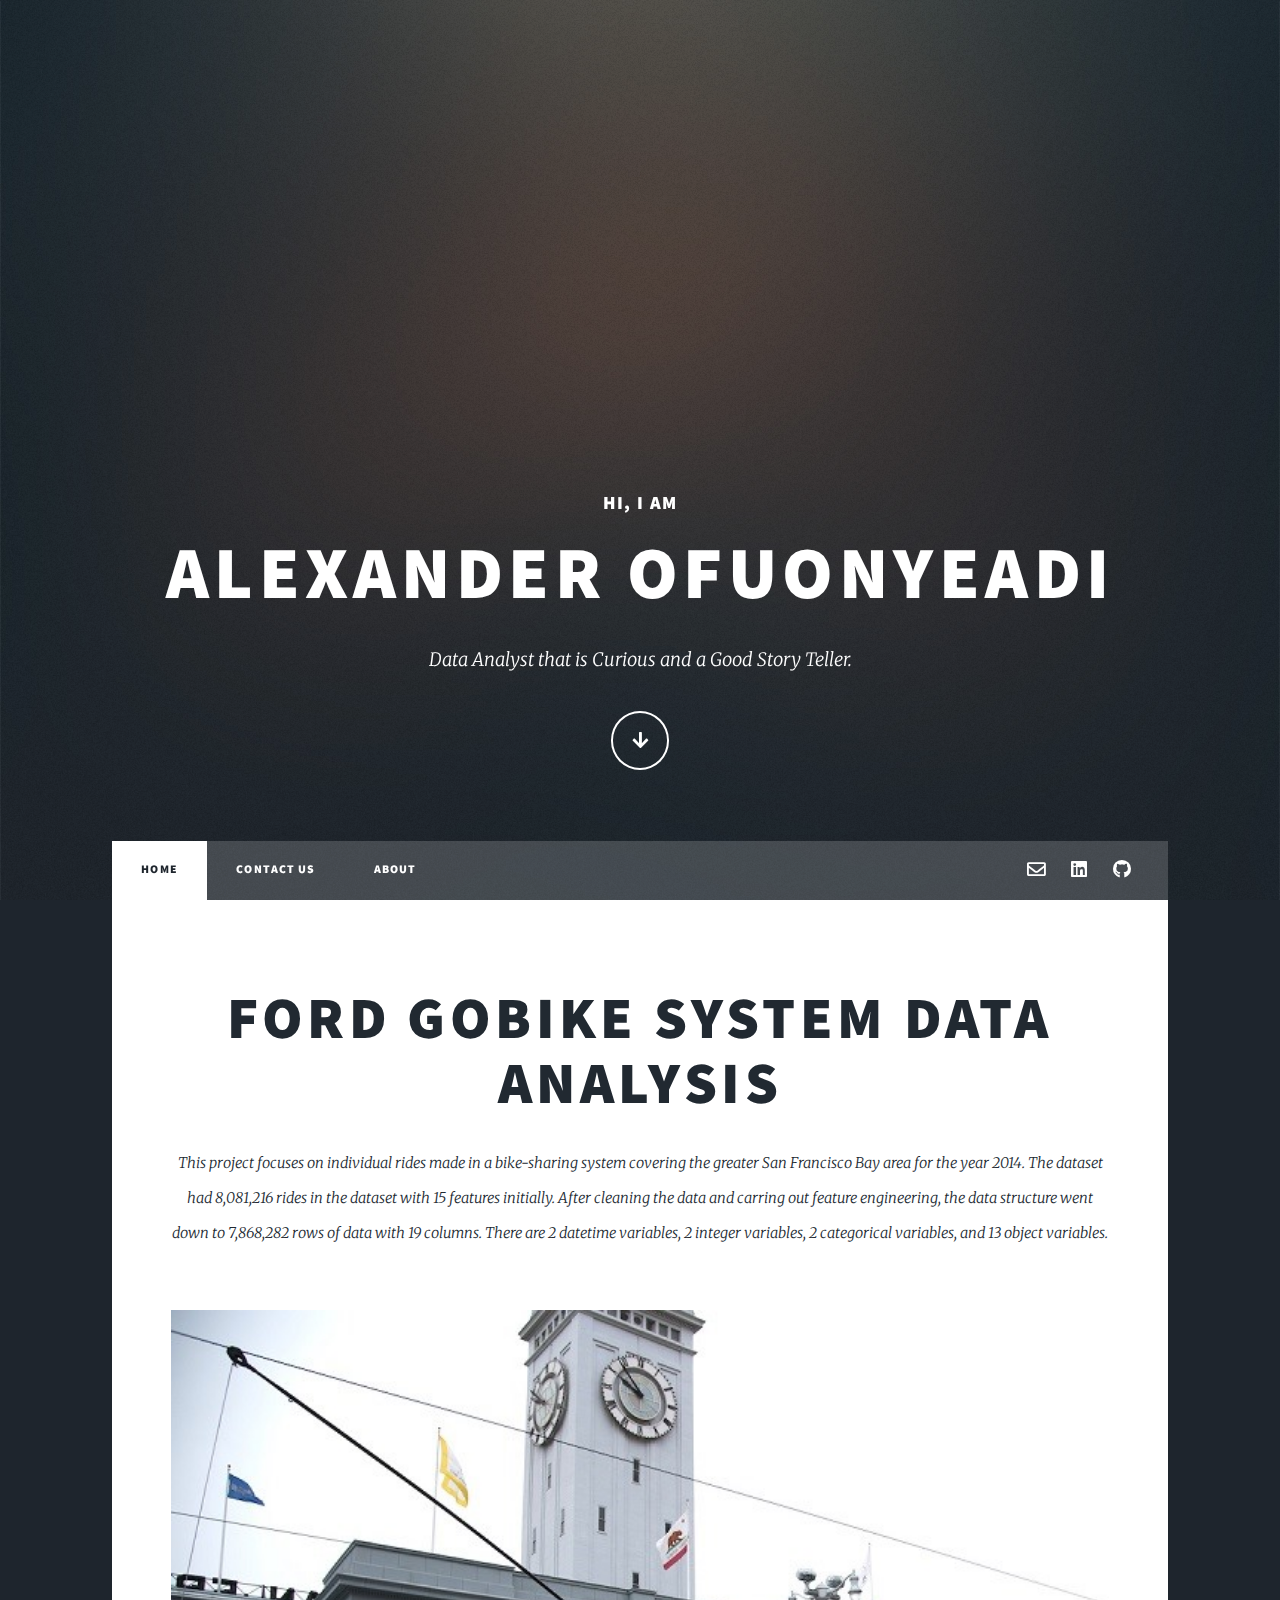
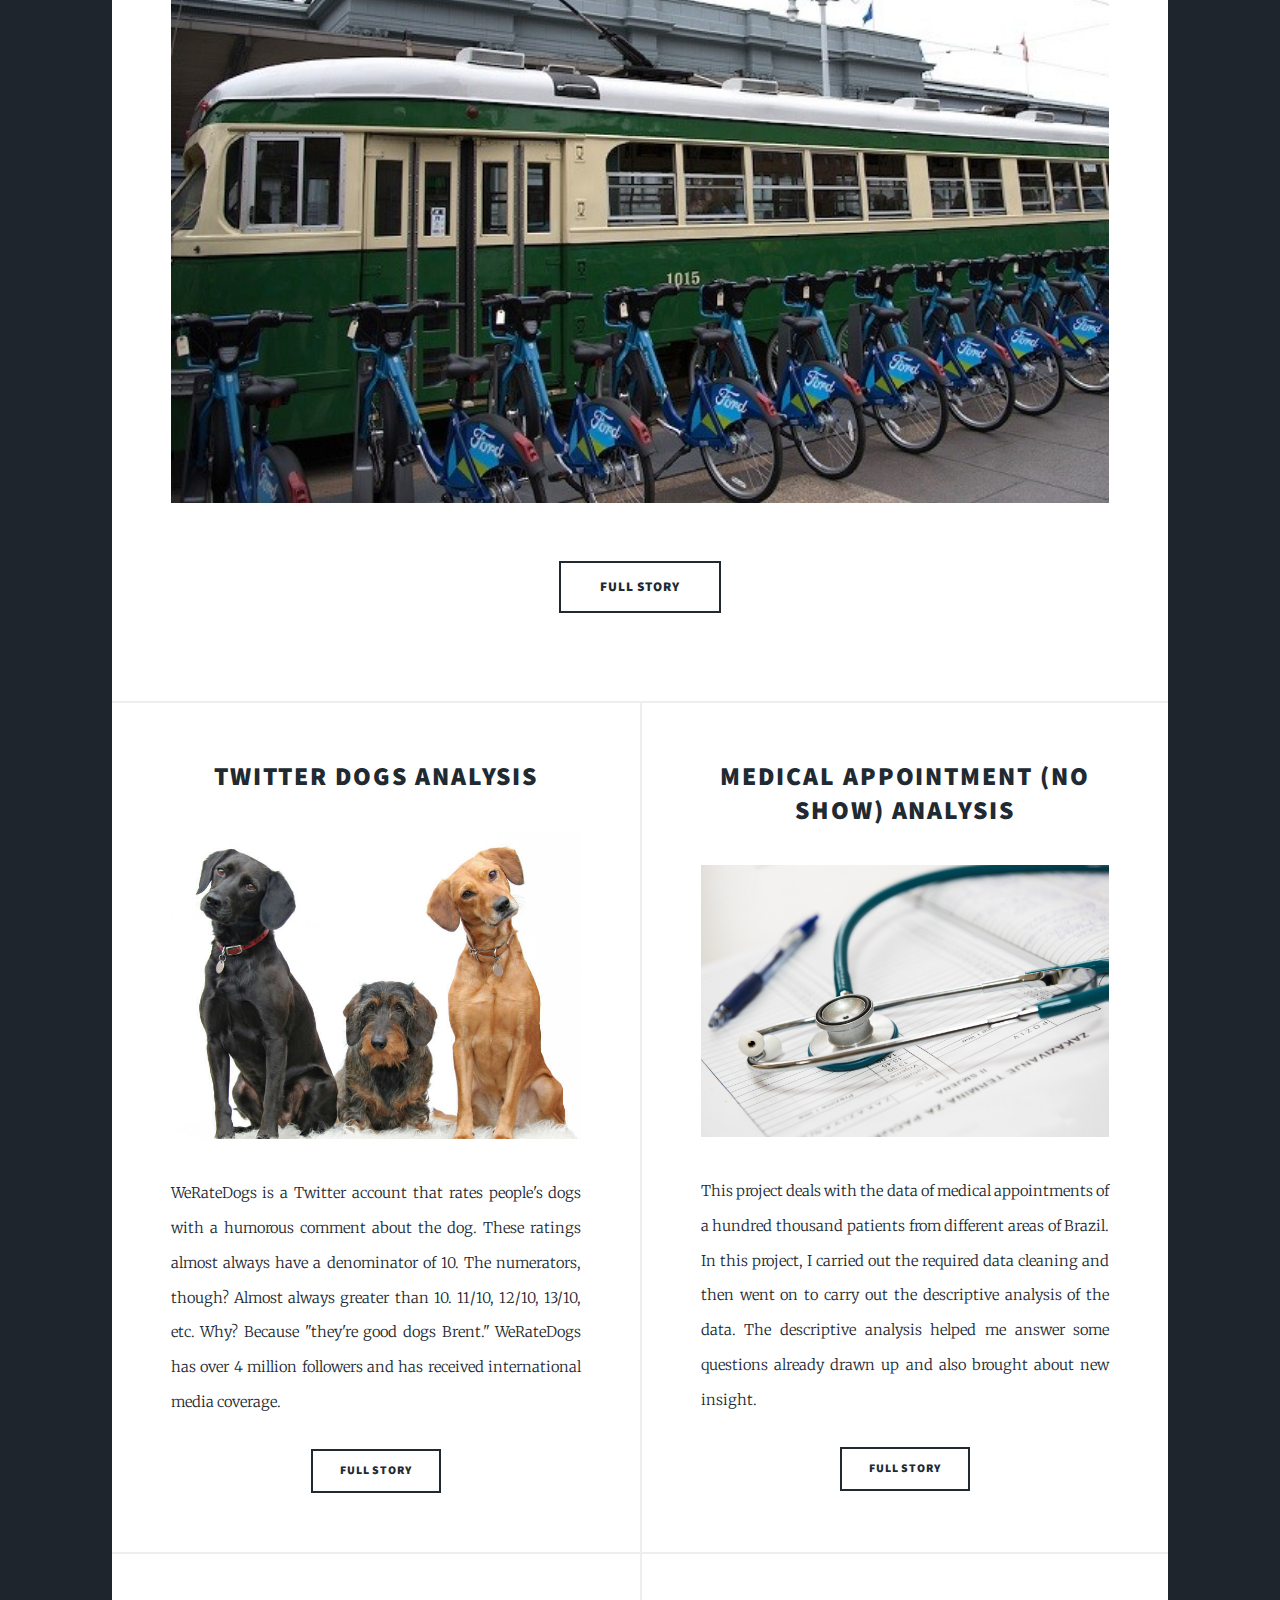
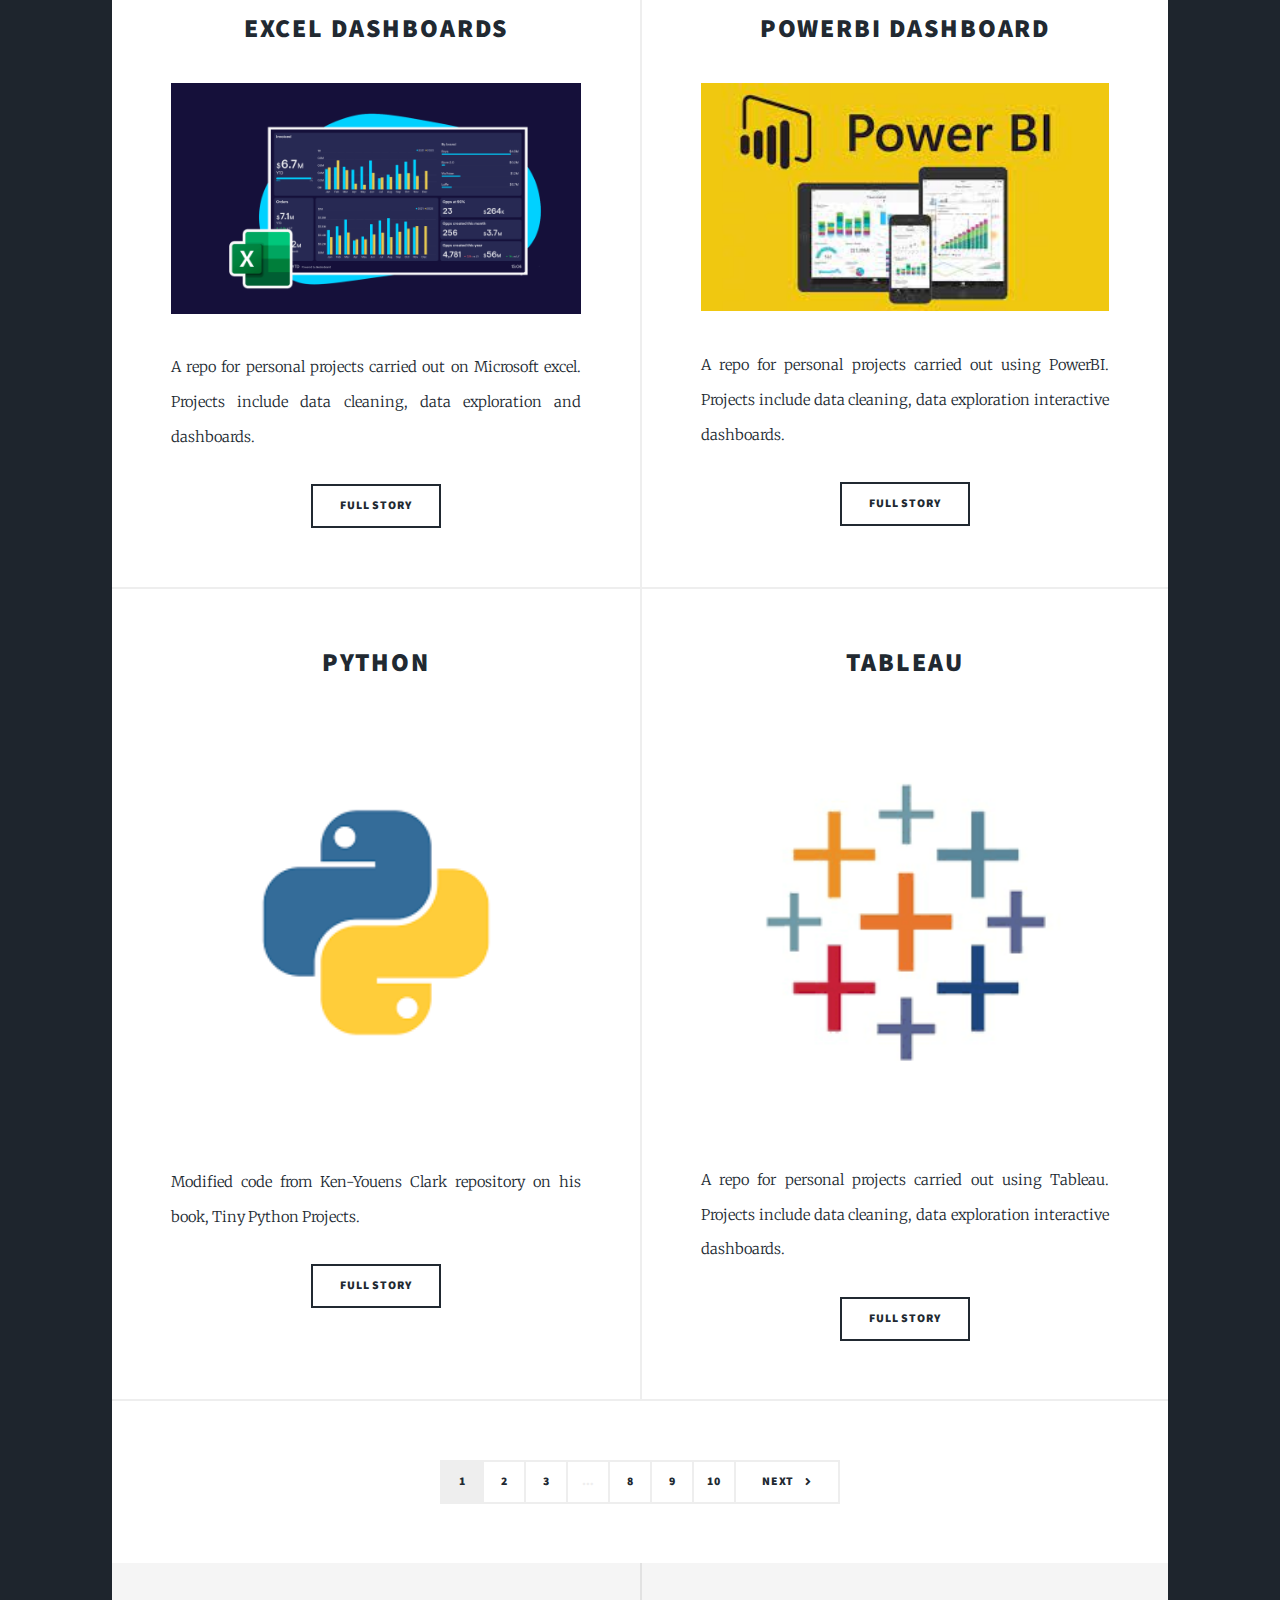
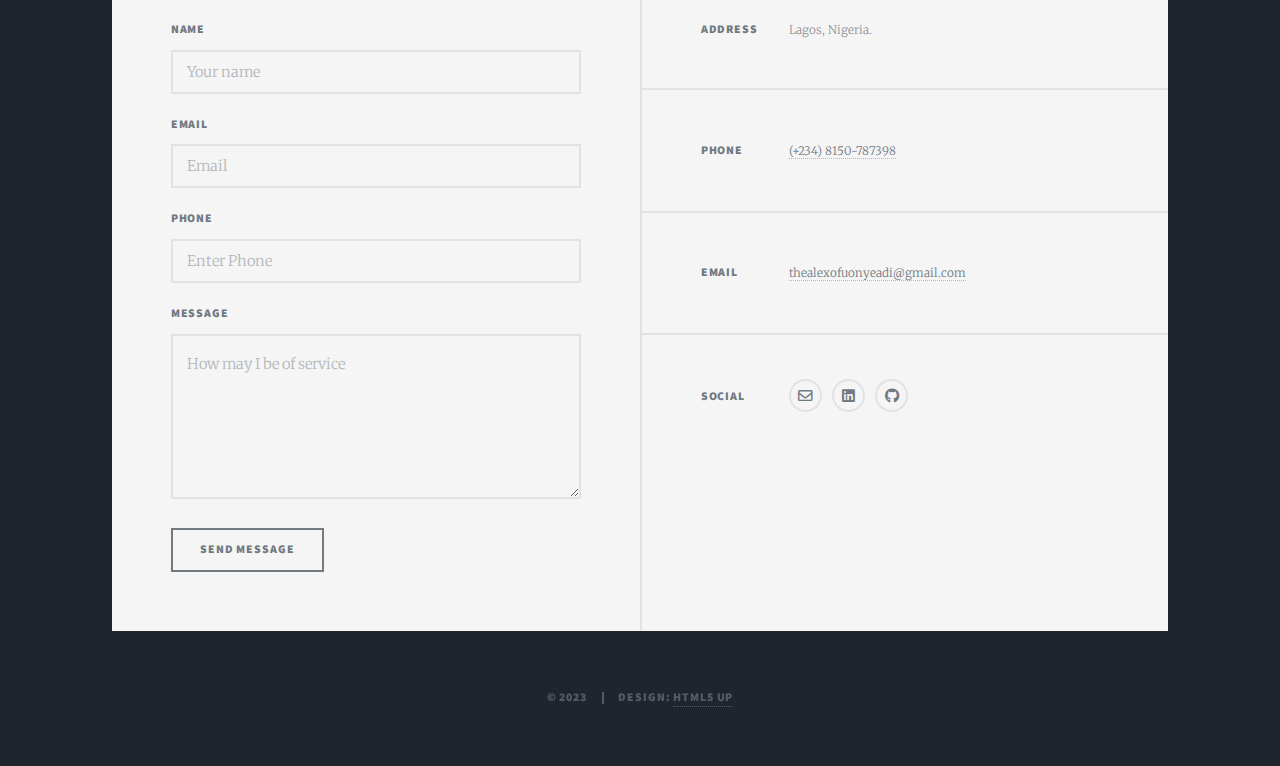
==== commit 4eaedc1c: "Second push" ====
--- a/index.html
+++ b/index.html
@@ -38,8 +38,8 @@
 					<nav id="nav">
 						<ul class="links">
 							<li class="active"><a href="index.html">Home</a></li>
-							<li><a href="elements.html">About</a></li>
-							<li><a href="generic.html">Contact</a></li>
+							<li><a href="elements.html">Contact Us</a></li>
+							<li><a href="generic.html">About</a></li>
 						</ul>
 						<ul class="icons">
 							<li><a href="mailto:thealexofuonyeadi@gmail.com" class="icon fa-sharp fa-regular fa-envelope"><span class="label">Envelope</span></a></li>
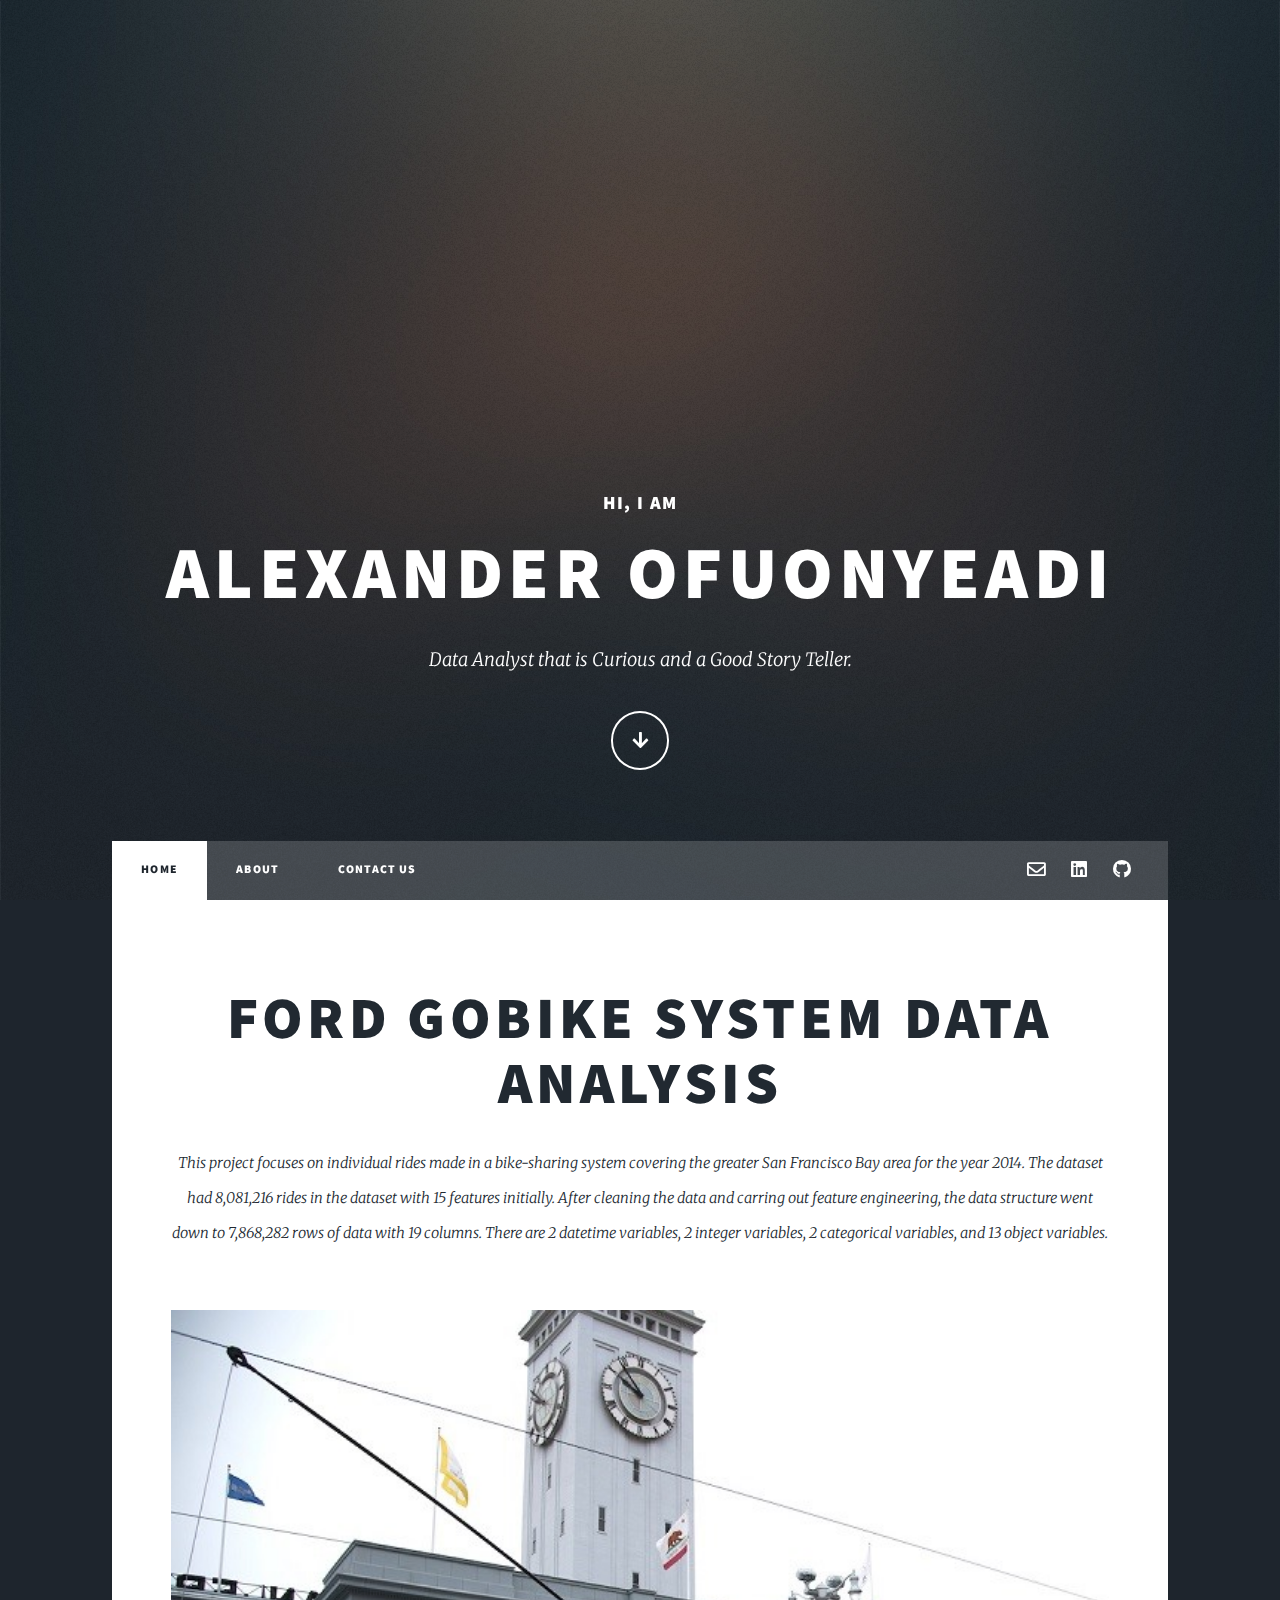
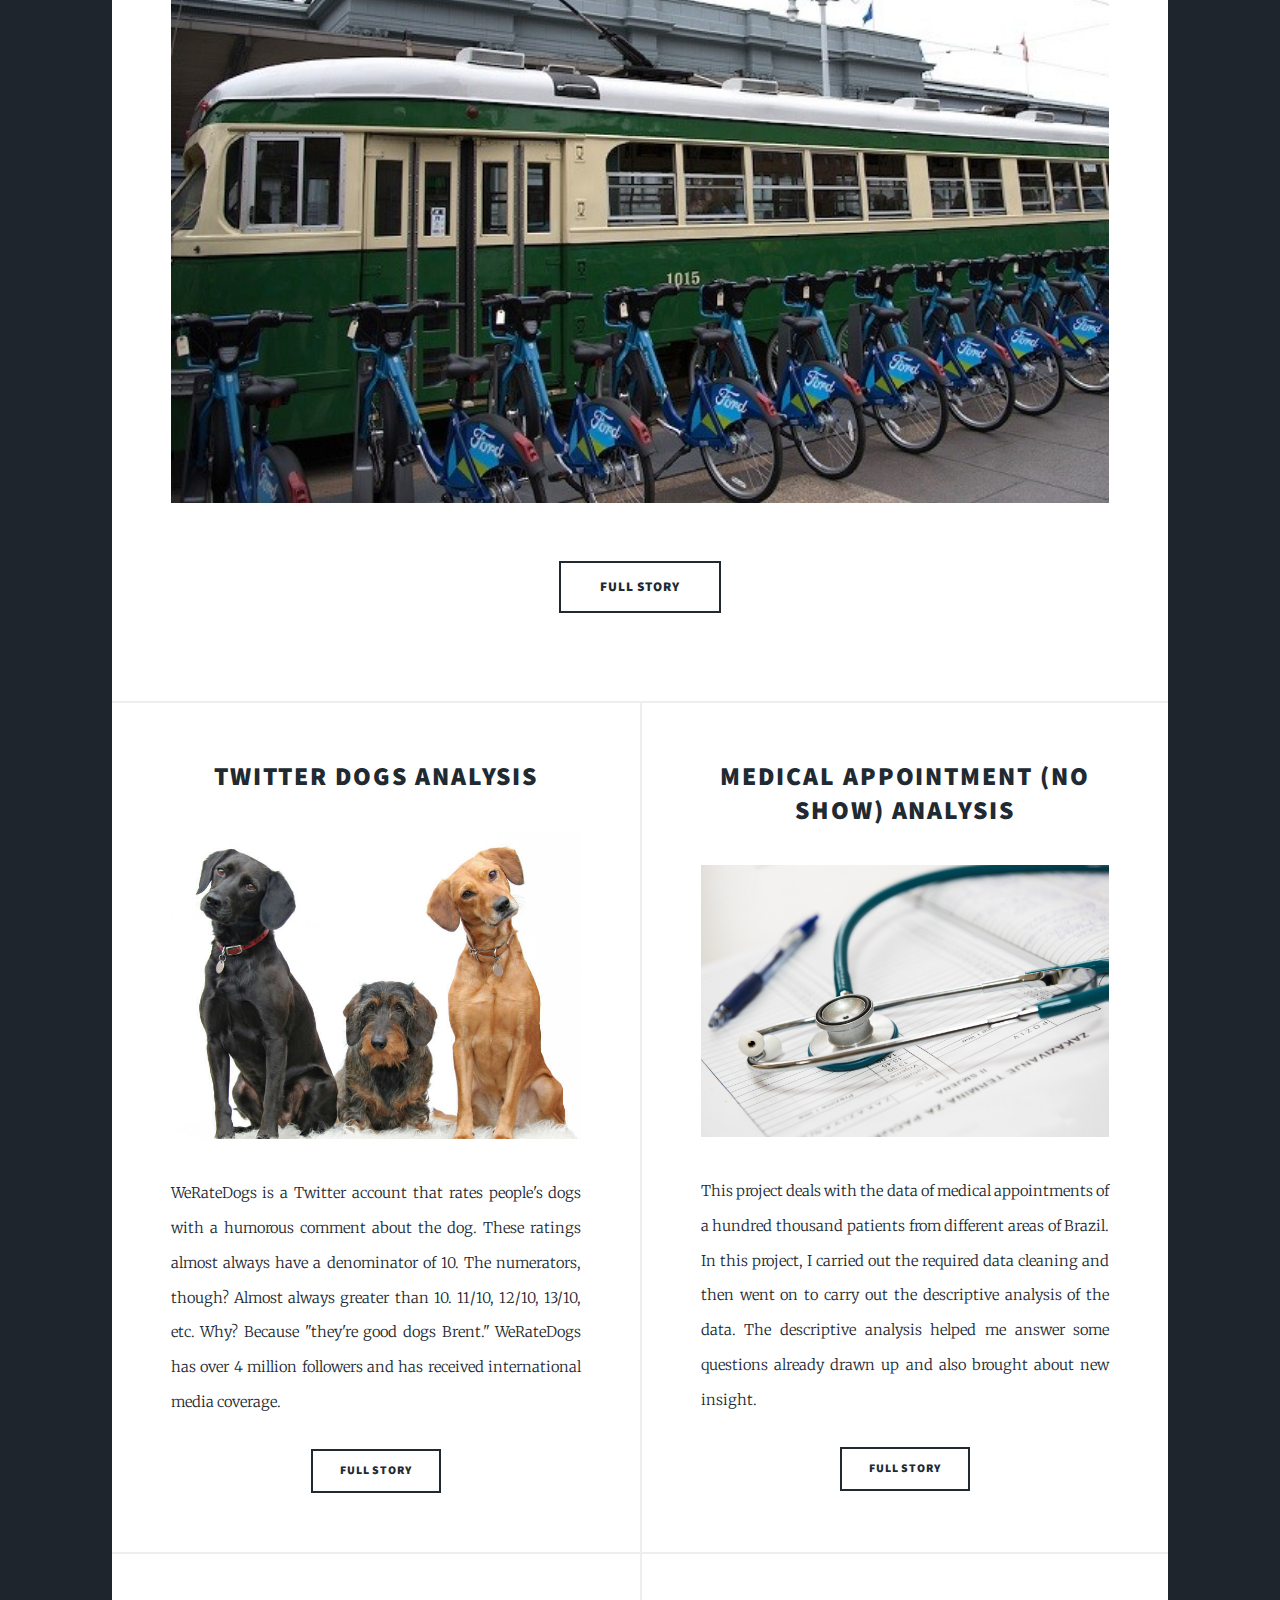
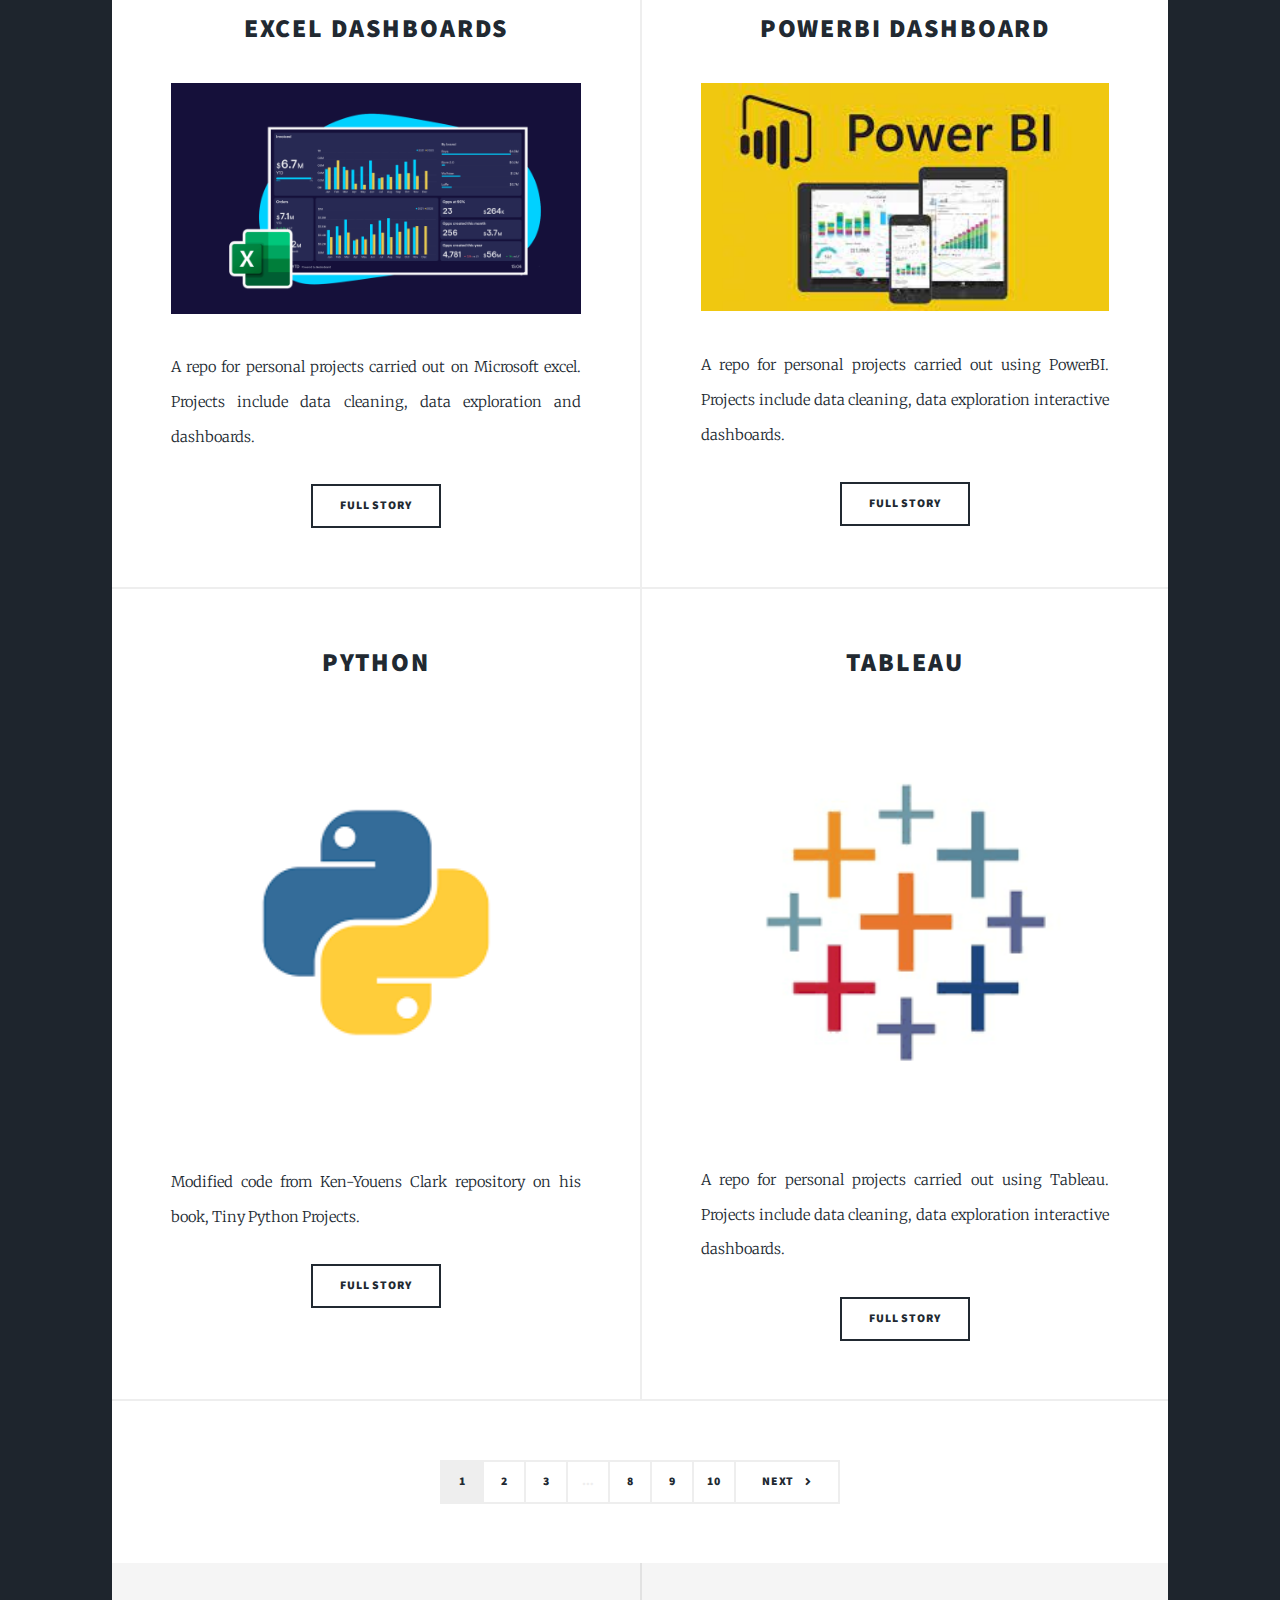
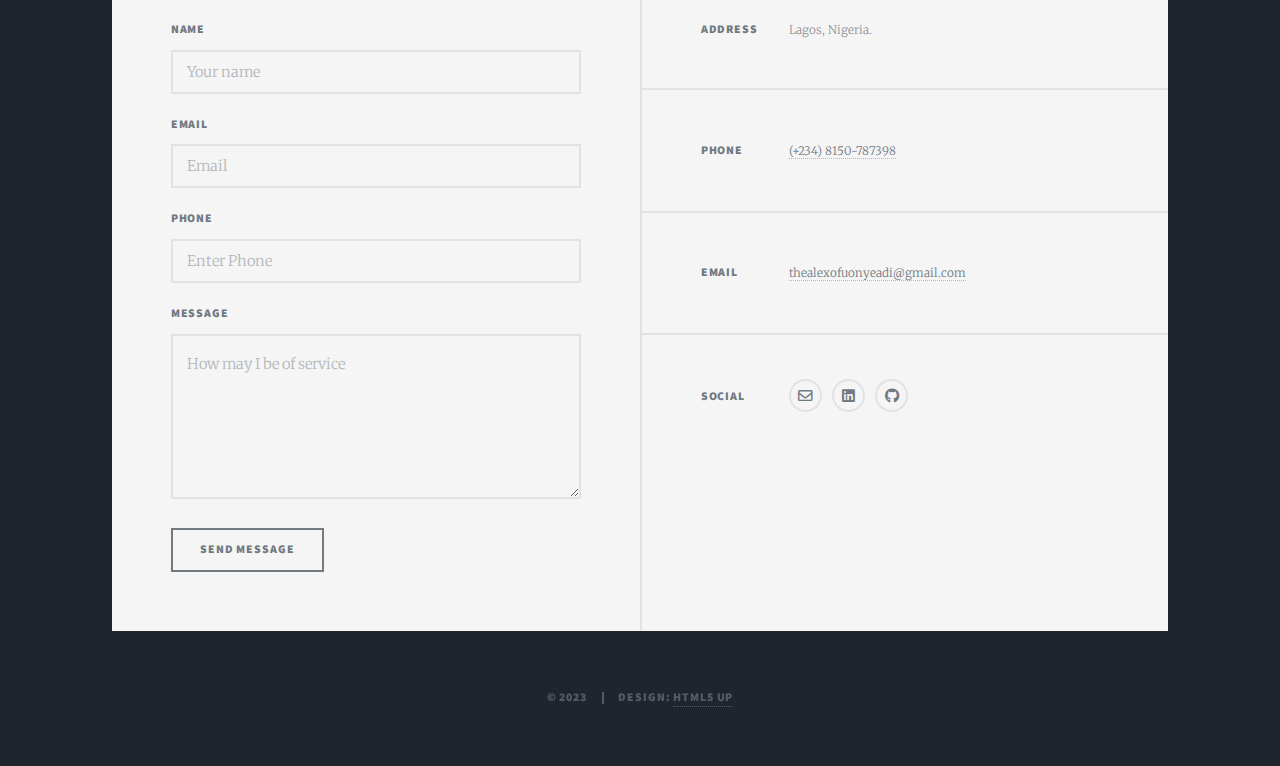
==== commit 4e91dfe1: "Second push" ====
--- a/index.html
+++ b/index.html
@@ -38,8 +38,9 @@
 					<nav id="nav">
 						<ul class="links">
 							<li class="active"><a href="index.html">Home</a></li>
+							<li><a href="generic.html">About</a></li>
 							<li><a href="elements.html">Contact Us</a></li>
-							<li><a href="generic.html">About</a></li>
+							
 						</ul>
 						<ul class="icons">
 							<li><a href="mailto:thealexofuonyeadi@gmail.com" class="icon fa-sharp fa-regular fa-envelope"><span class="label">Envelope</span></a></li>
@@ -61,7 +62,7 @@
 								</header>
 								<a href="https://github.com/Alexelofu/Ford-GoBike-System-Data-Analysis" class="image main"><img src="images/FordGoBike.jpg" alt="" /></a>
 								<ul class="actions special">
-									<li><a href="https://github.com/Alexelofu/Ford-GoBike-System-Data-Analysis/blob/main/README.md" class="button large">Full Story</a></li>
+									<li><a href="https://github.com/Alexelofu/Ford-GoBike-System-Data-Analysis" class="button large">Full Story</a></li>
 								</ul>
 							</article>
 
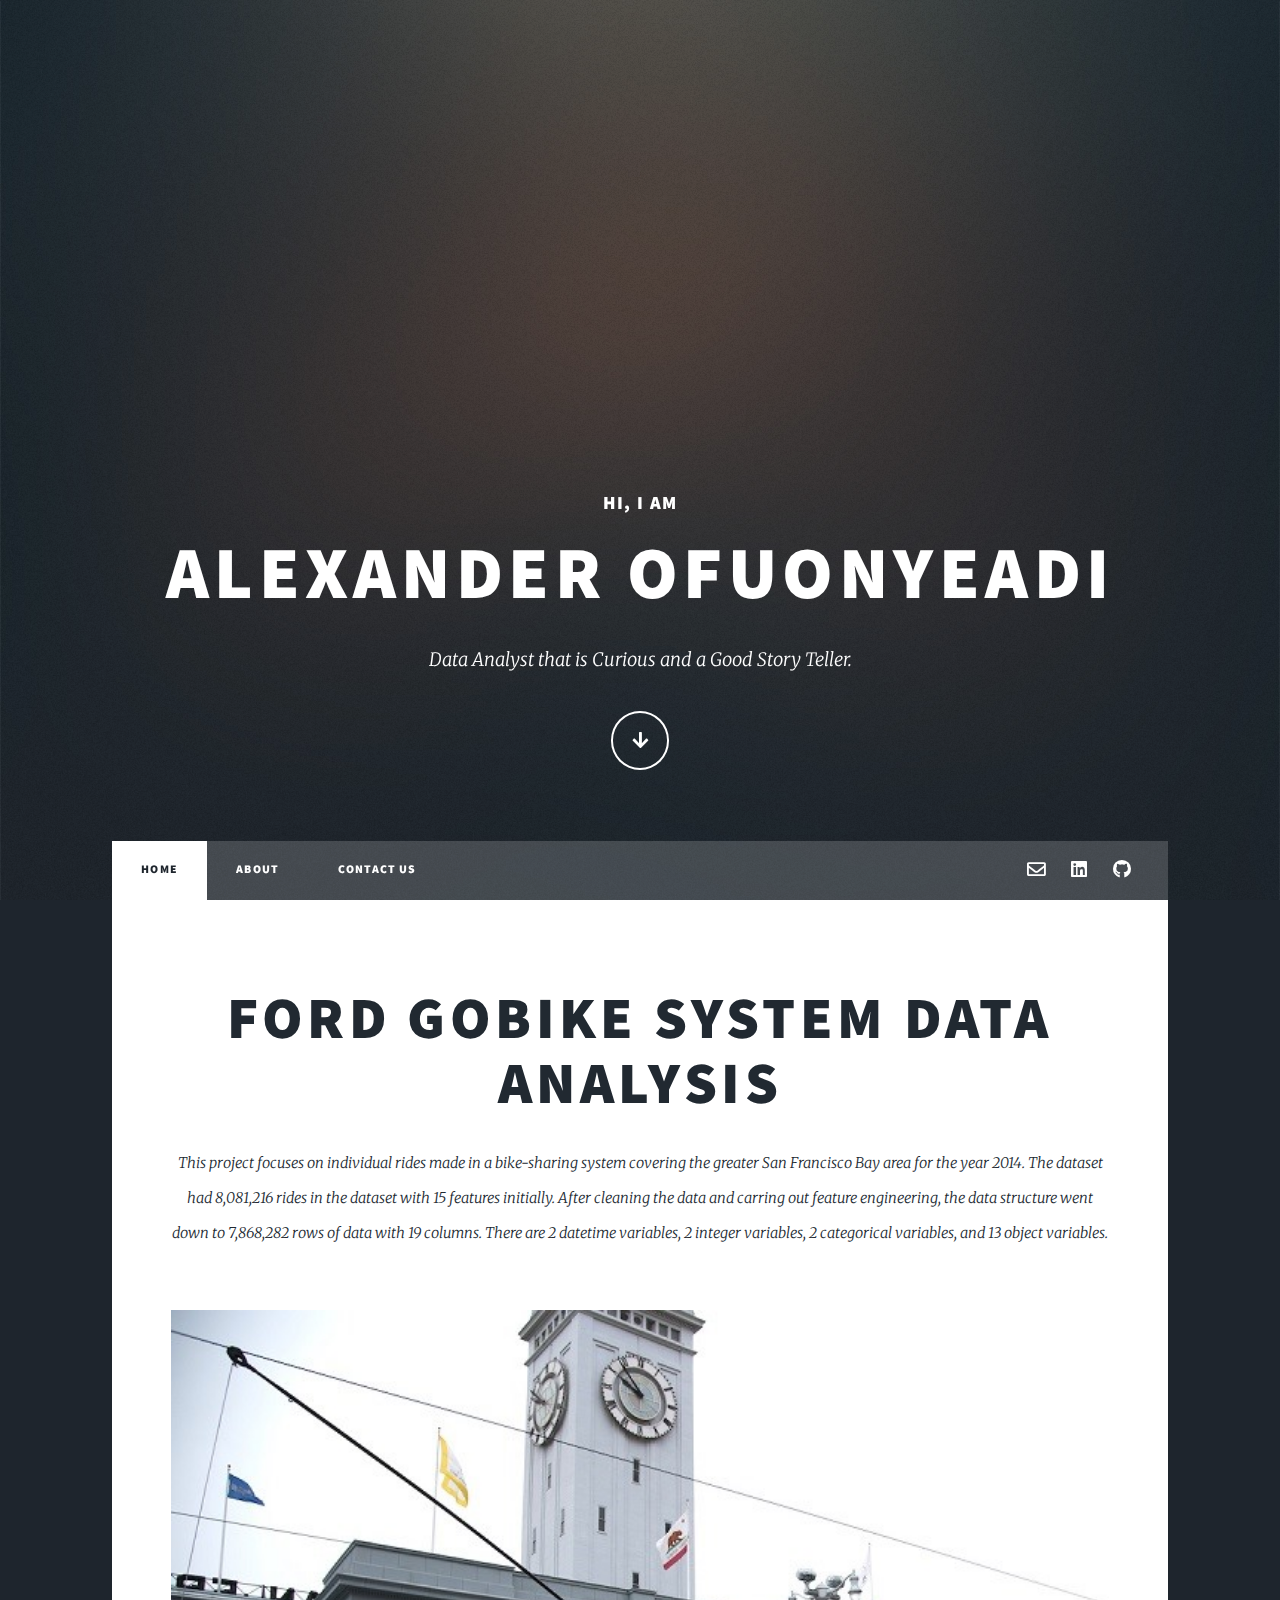
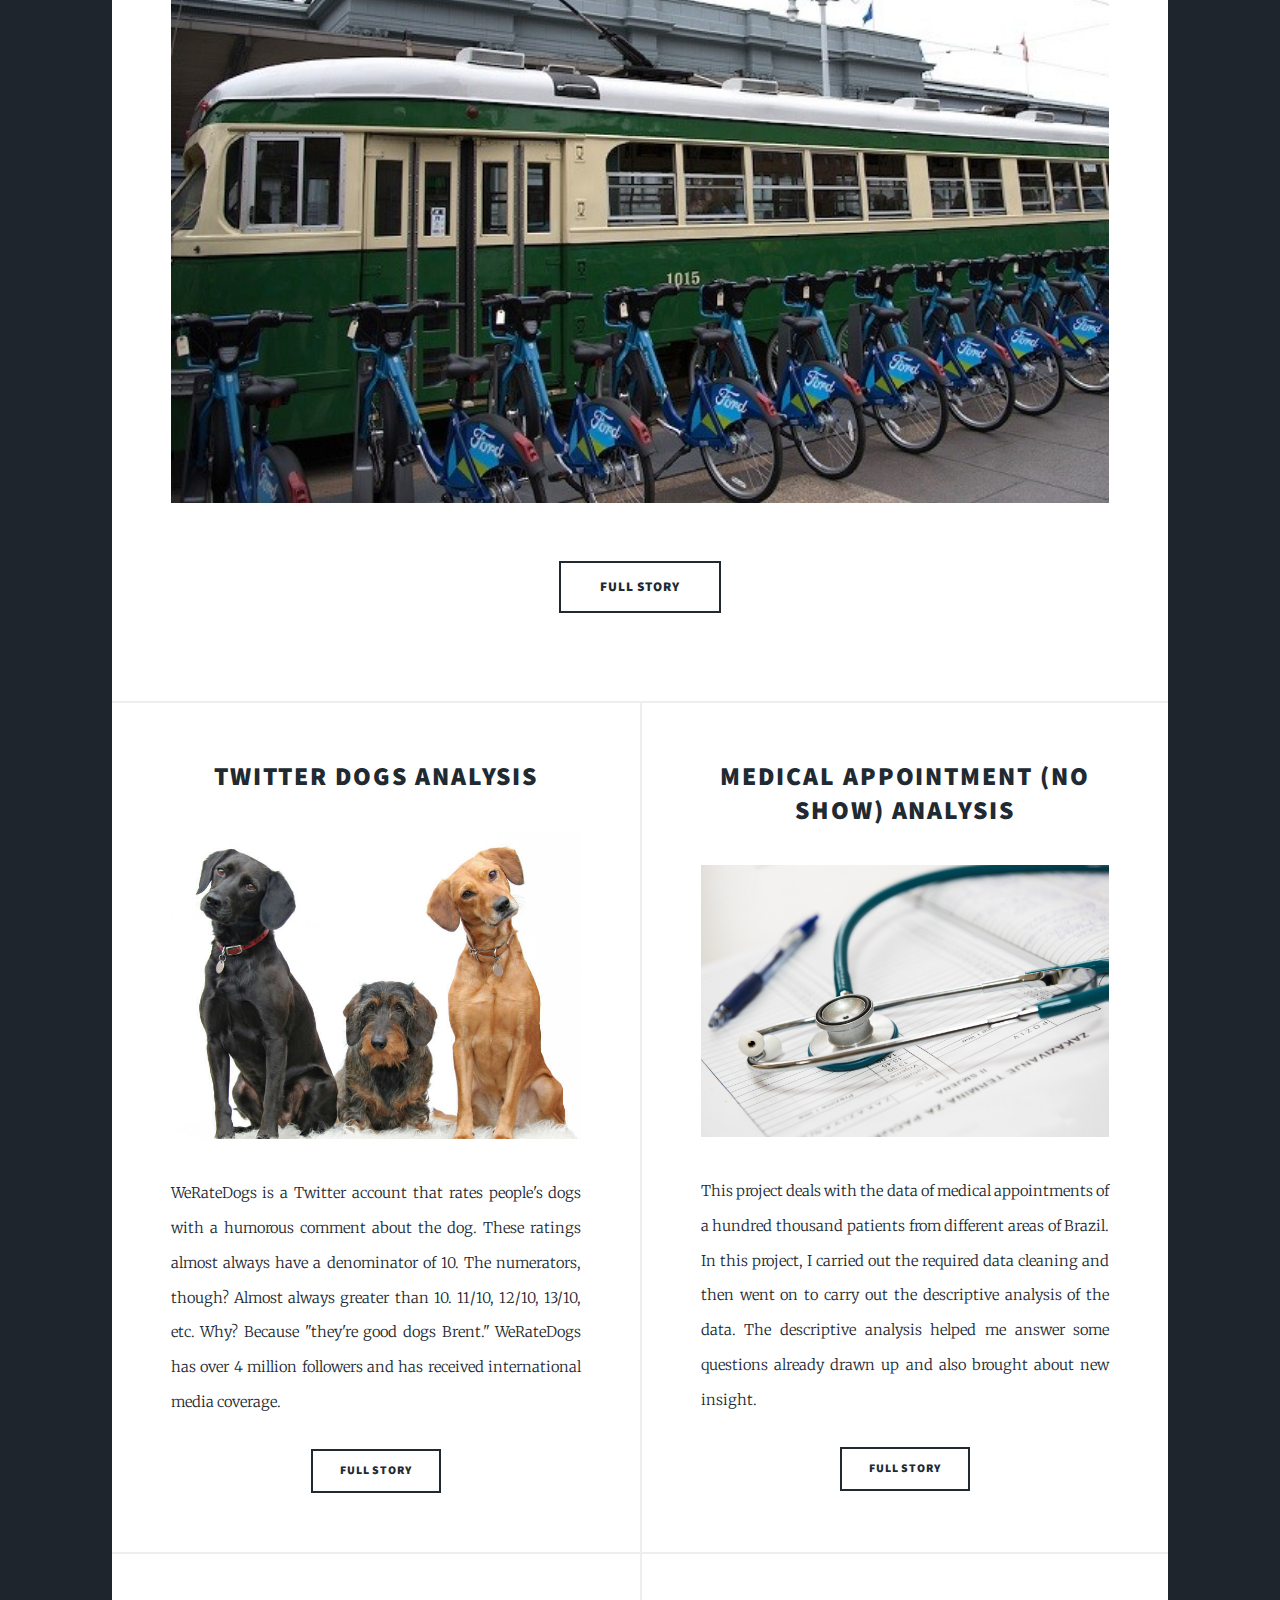
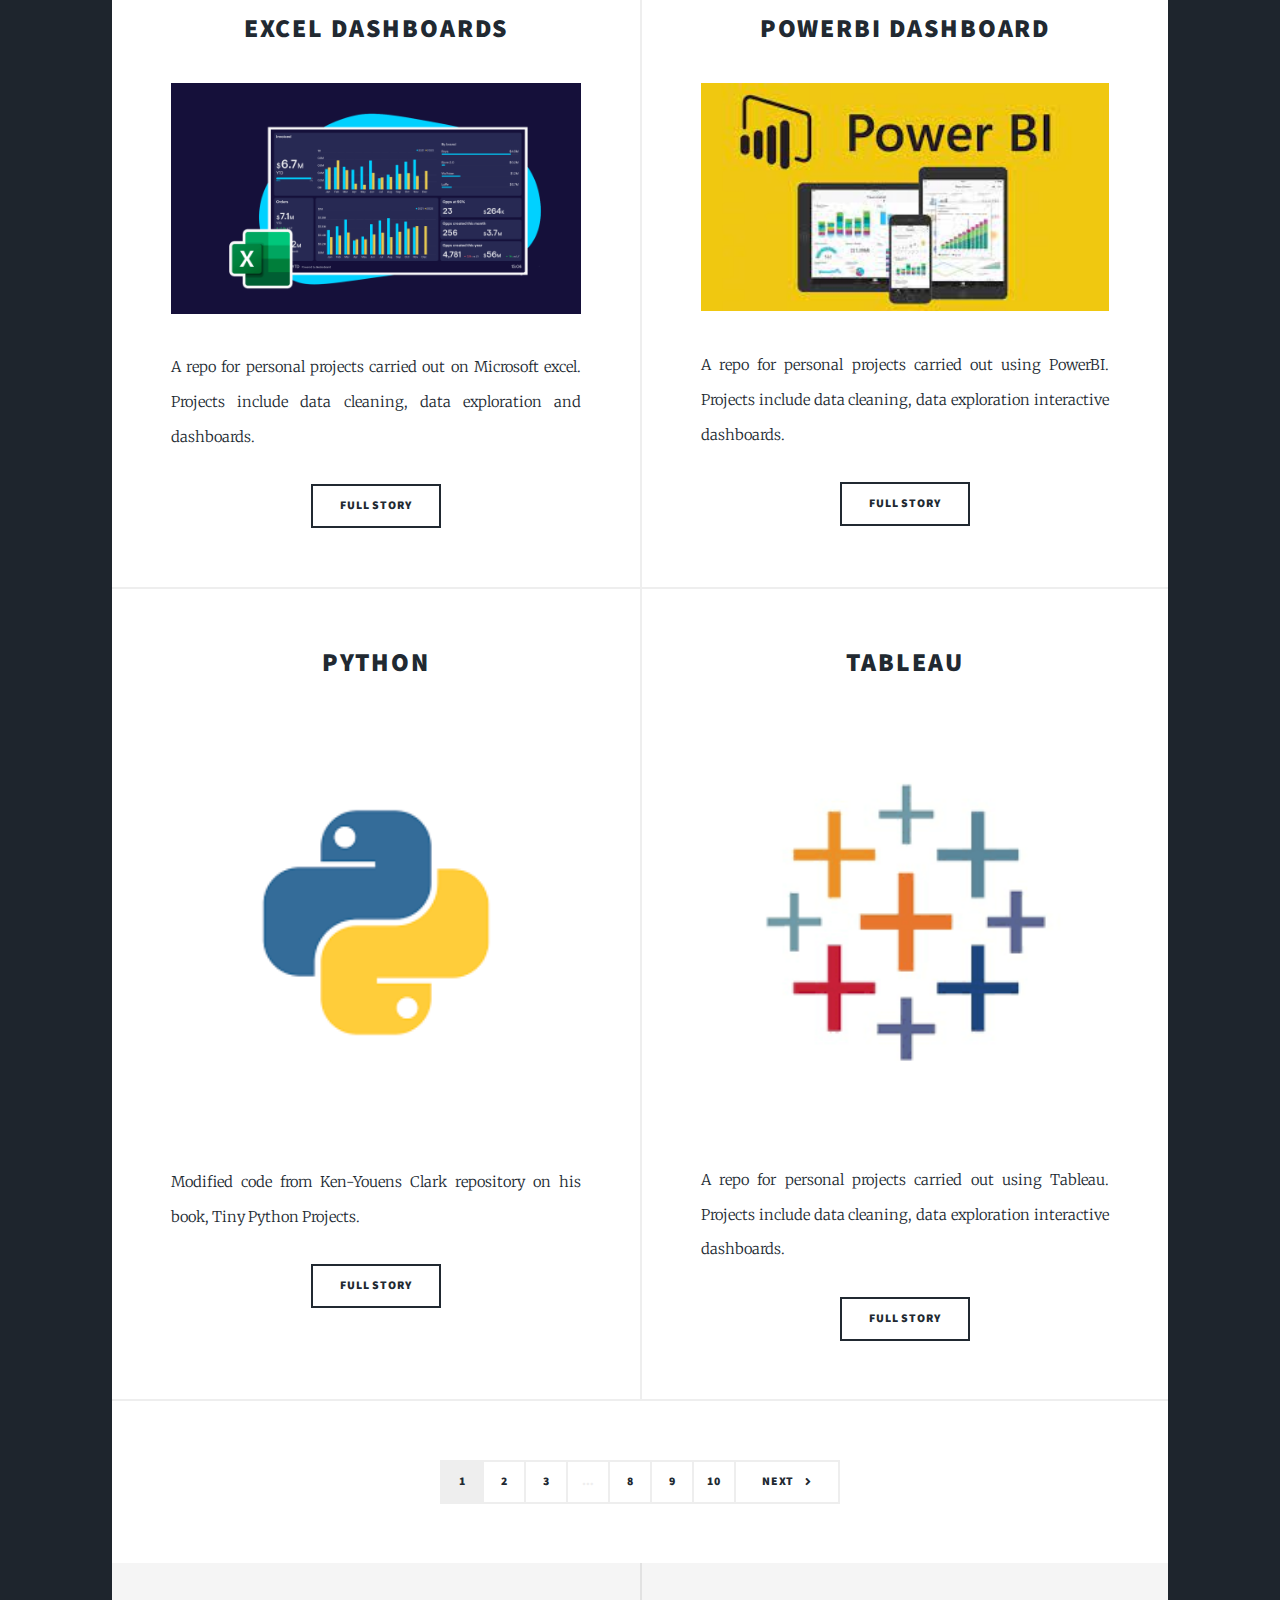
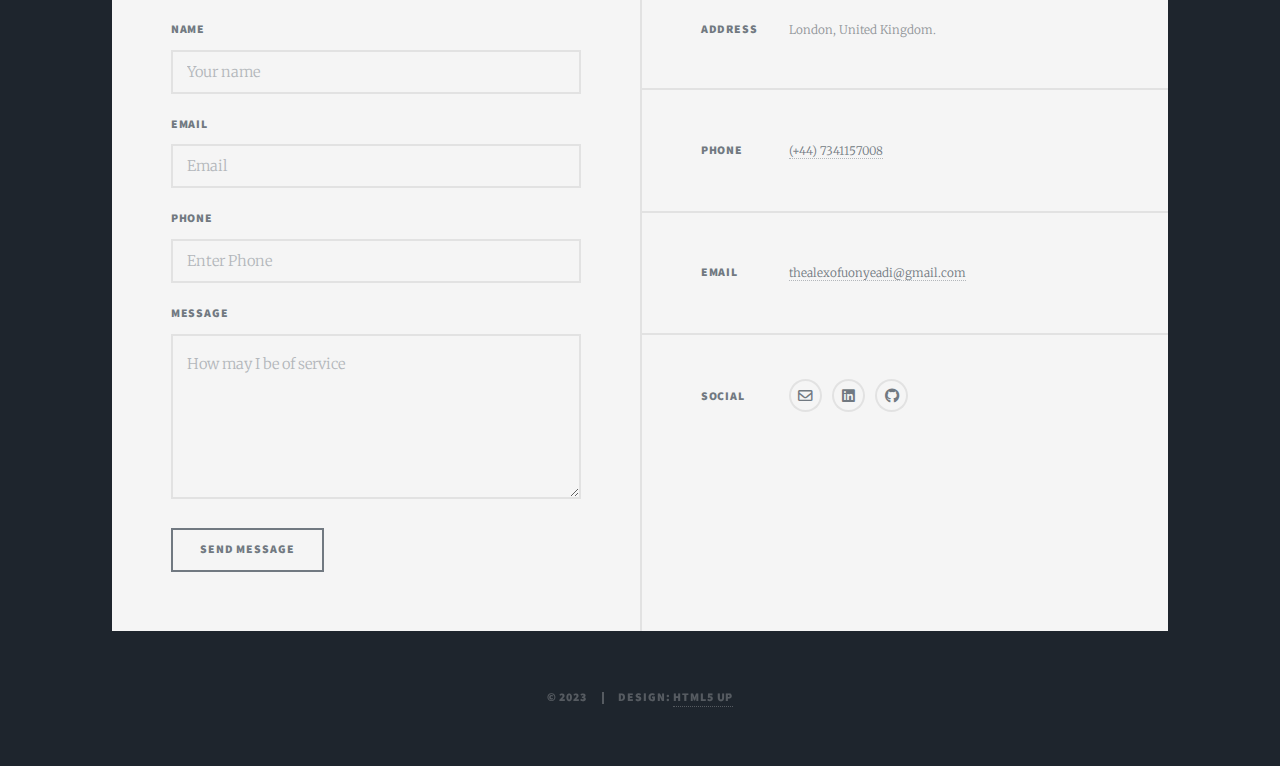
==== commit ddbd49ee: "Update index.html" ====
--- a/index.html
+++ b/index.html
@@ -180,11 +180,11 @@
 						<section class="split contact">
 							<section class="alt">
 								<h3>Address</h3>
-								<p class="call">Lagos, Nigeria.</p>
+								<p class="call">London, United Kingdom.</p>
 							</section>
 							<section>
 								<h3>Phone</h3>
-								<p class="call"><a href="tel:+2348150787398">(+234) 8150-787398</a></p>
+								<p class="call"><a href="tel:+2348150787398">(+44) 7341157008</a></p>
 							</section>
 							<section>
 								<h3>Email</h3>
@@ -259,4 +259,4 @@
 			</script>
 
 	</body>
-</html>+</html>
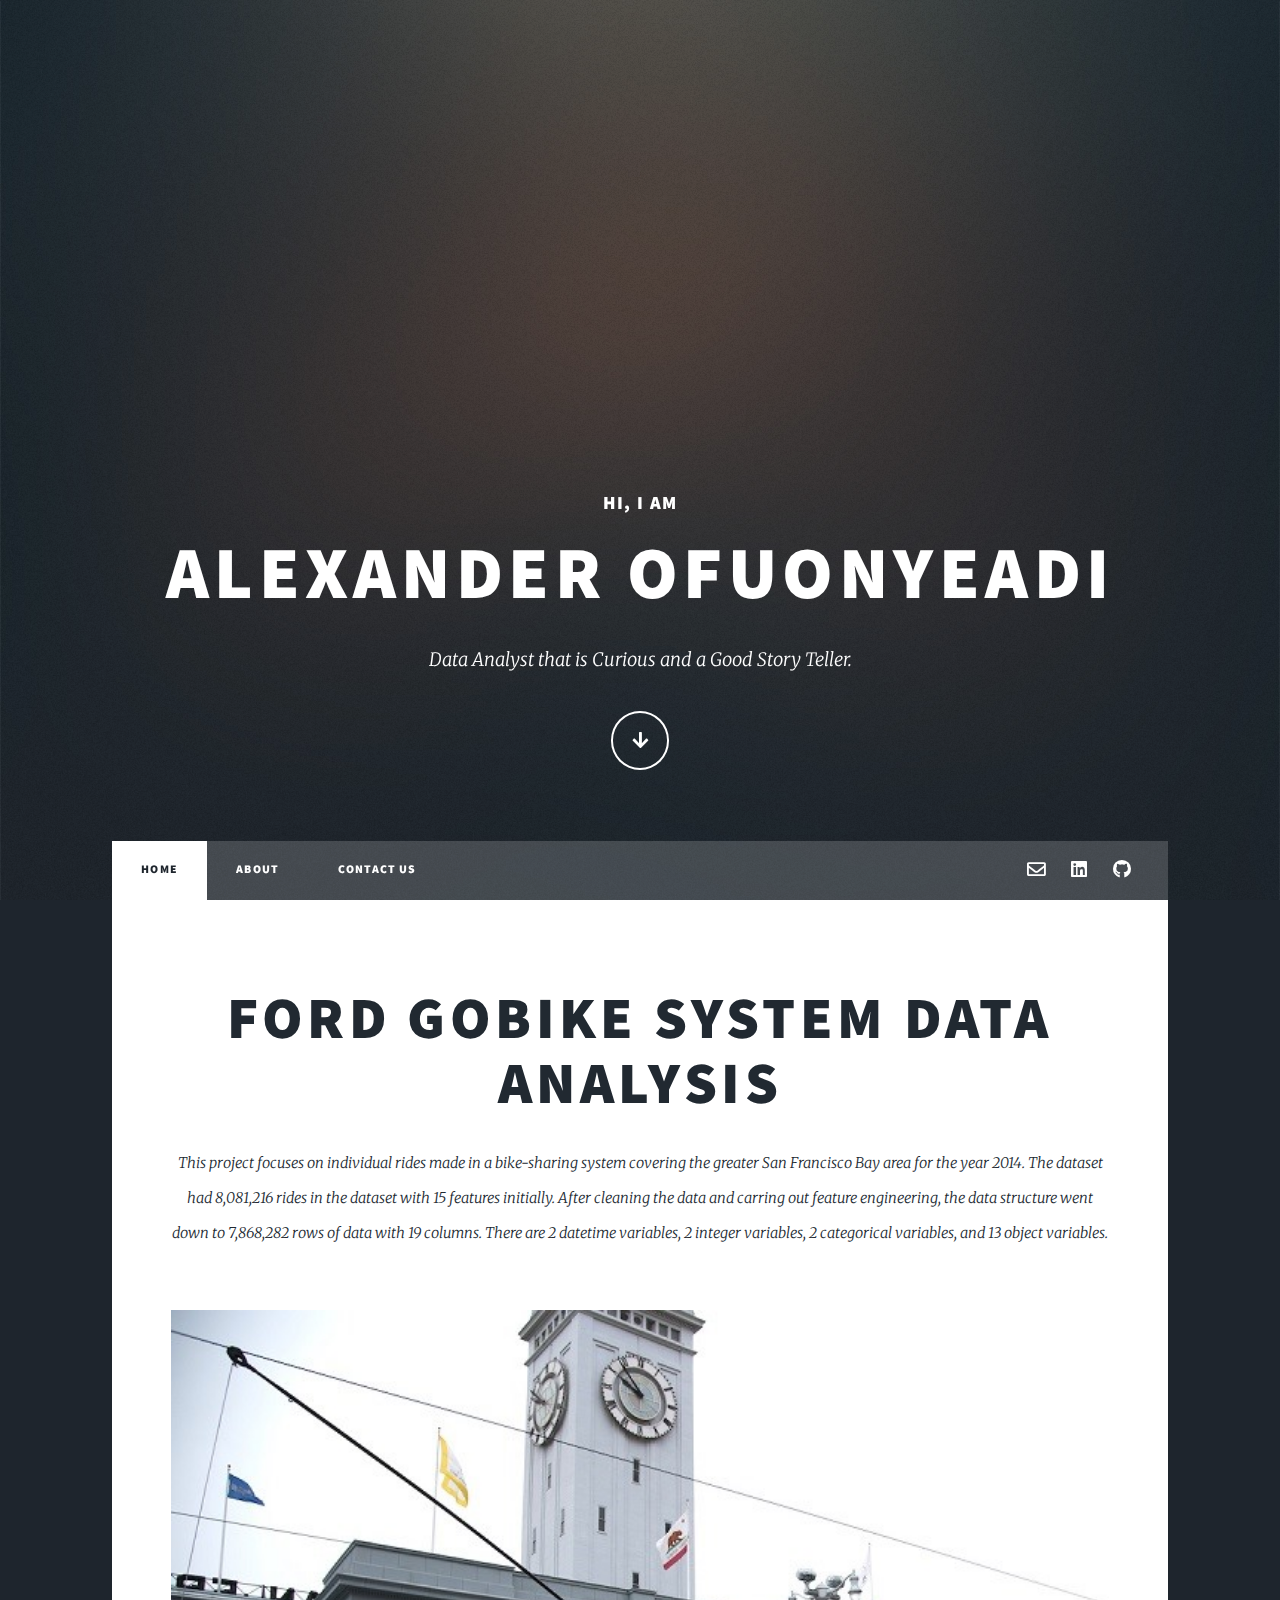
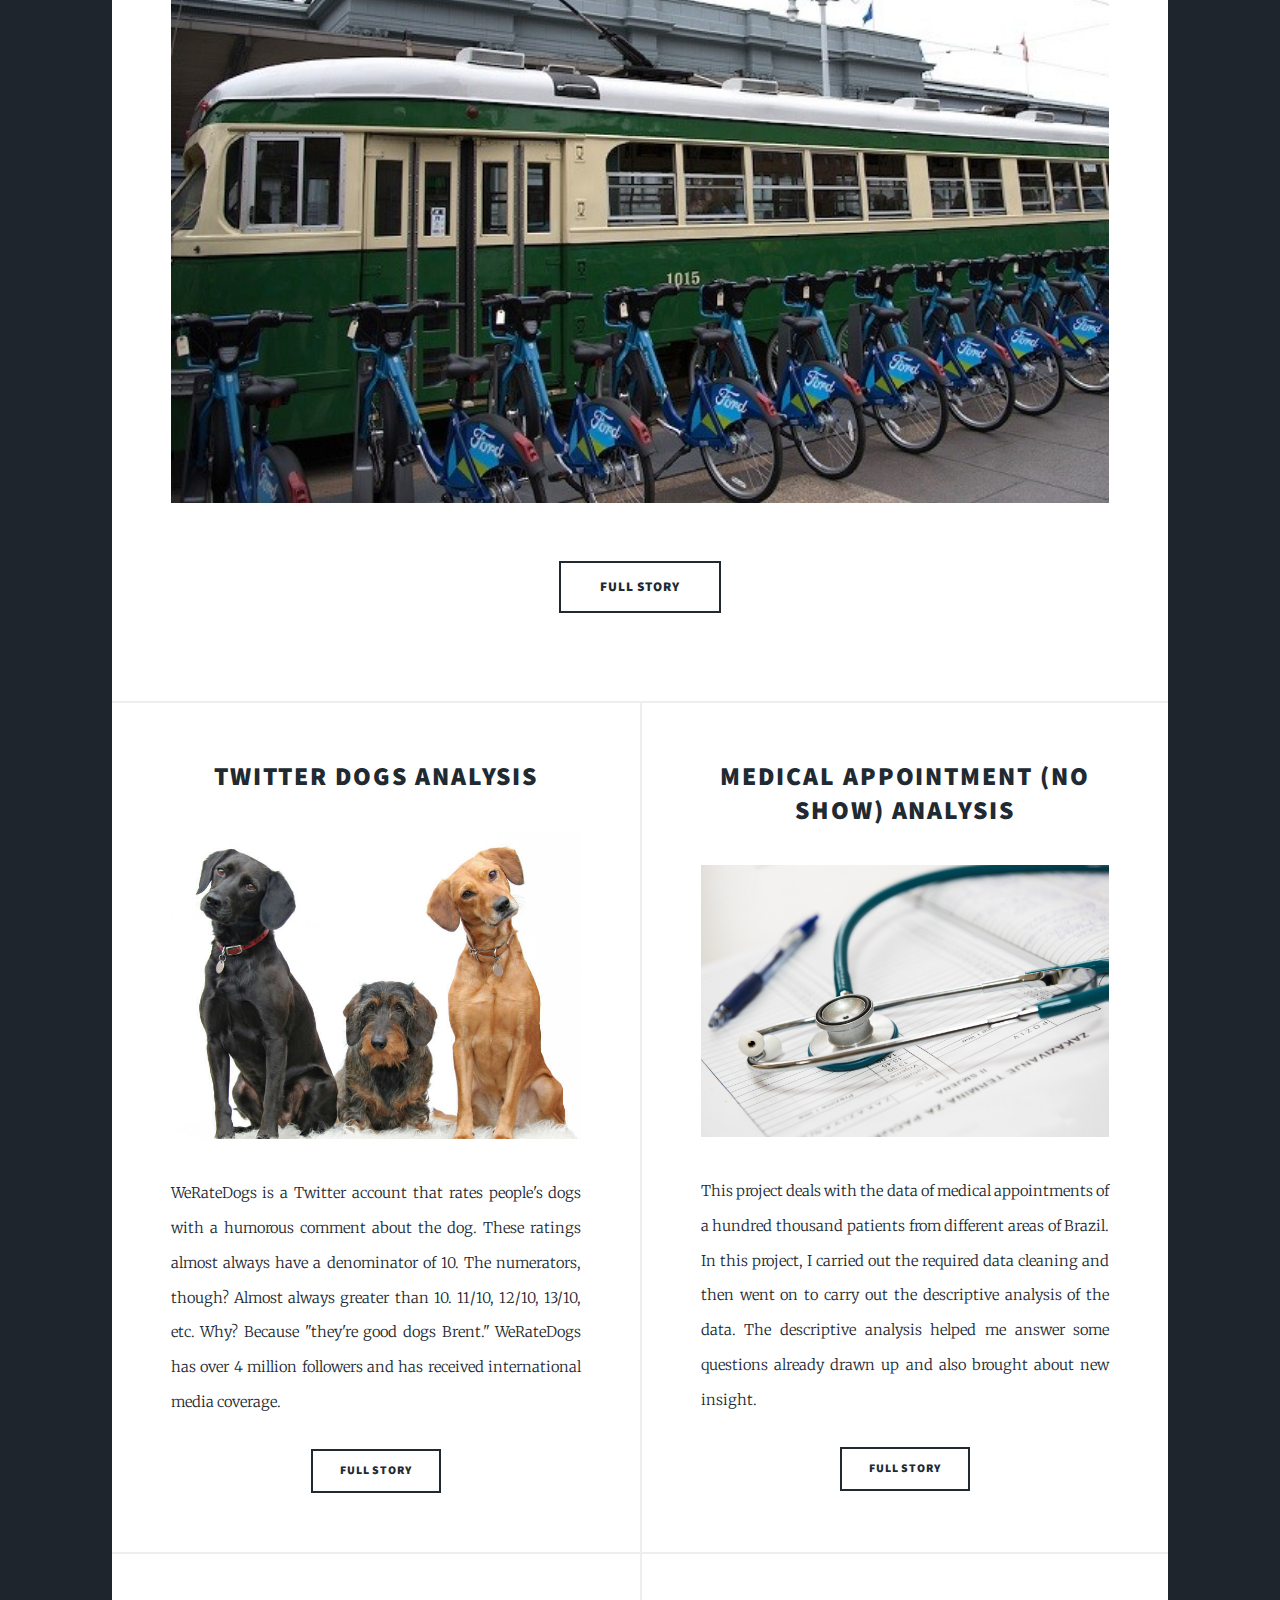
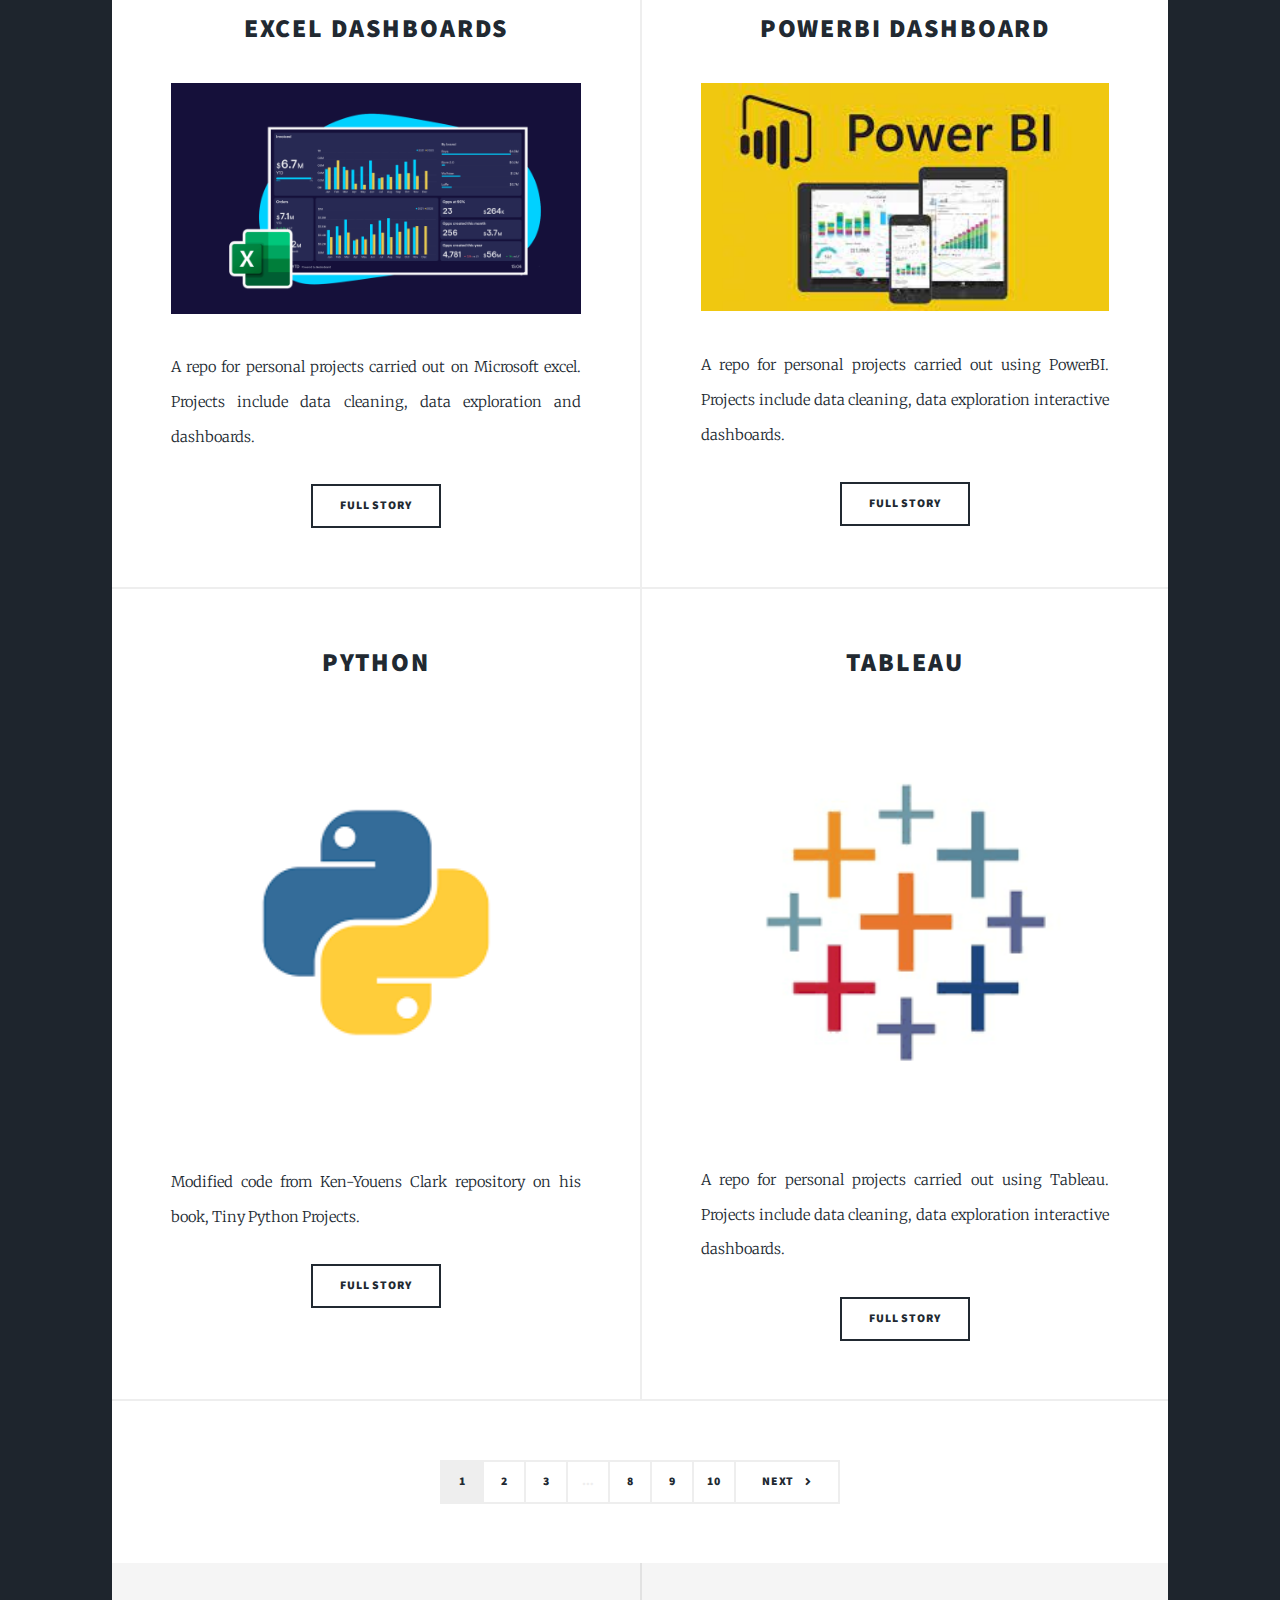
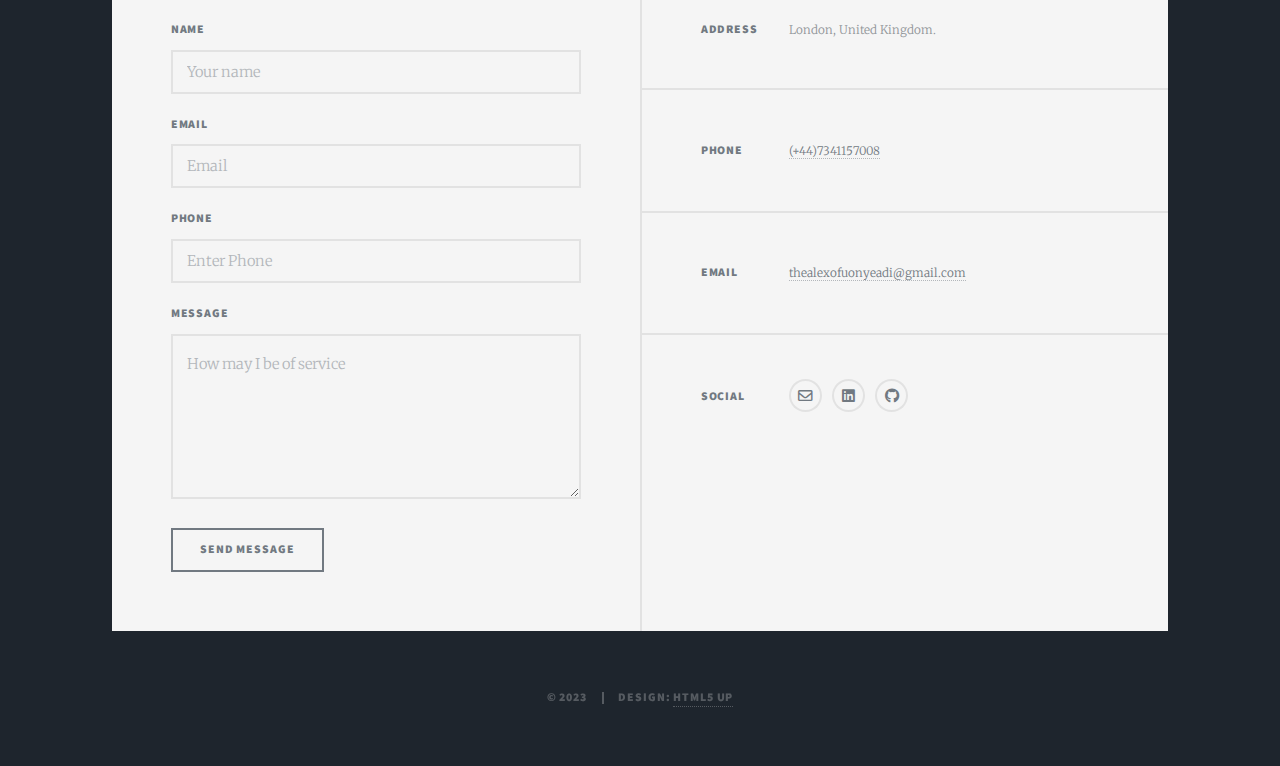
==== commit 3cbe4fd8: "Update index.html" ====
--- a/index.html
+++ b/index.html
@@ -184,7 +184,7 @@
 							</section>
 							<section>
 								<h3>Phone</h3>
-								<p class="call"><a href="tel:+2348150787398">(+44) 7341157008</a></p>
+								<p class="call"><a href="tel:+2348150787398">(+44)7341157008</a></p>
 							</section>
 							<section>
 								<h3>Email</h3>
